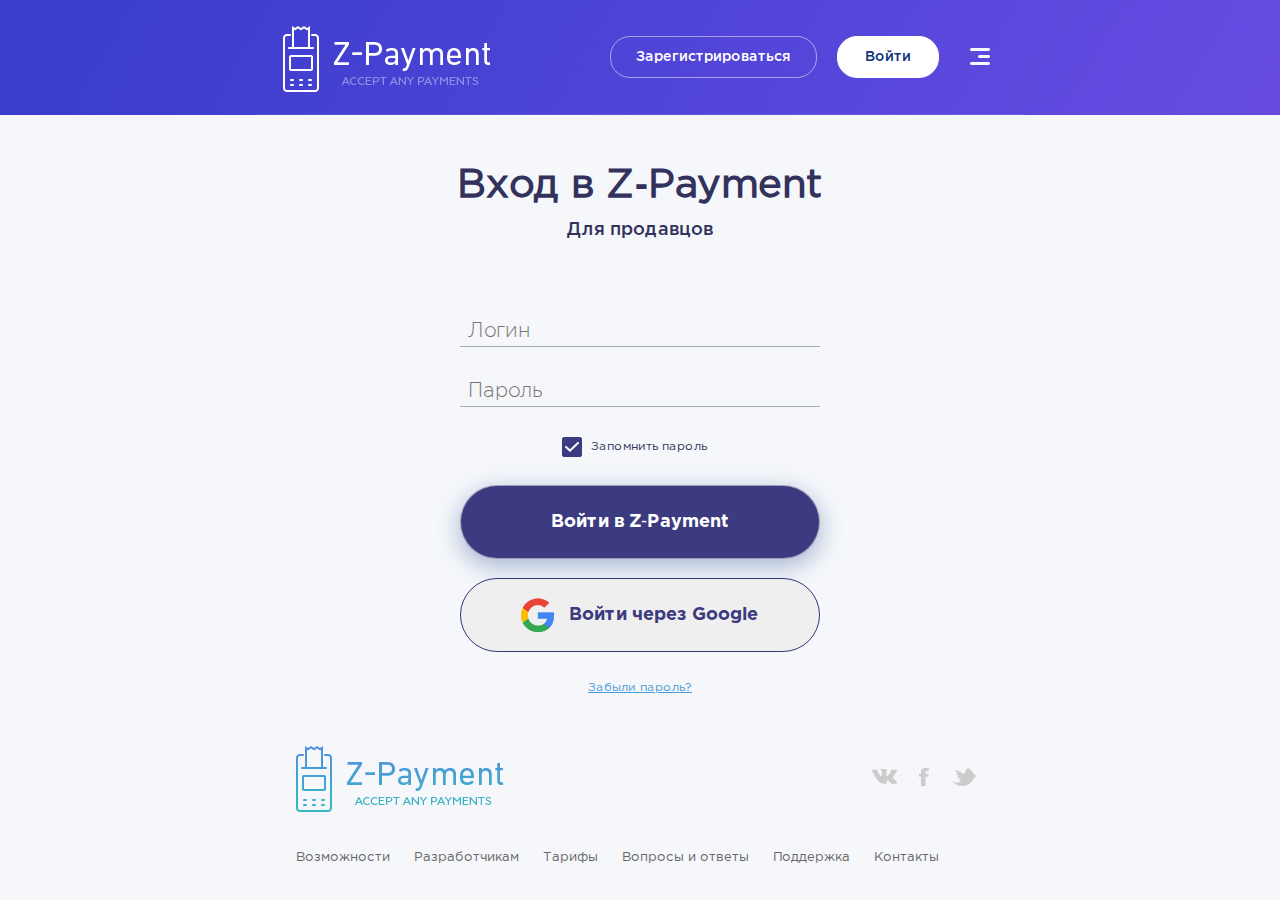
==== enter.html @ 6aff0444 "Доработал и оптимизаровал верстку" ====
<!DOCTYPE html>
<html lang="ru">
<head>
  <meta charset="UTF-8">
  <title>Вход в Z-Payment</title>
  <meta name="viewport" content="width=device-width, initial-scale=1.0, minimum-scale=1.0">
  <meta http-equiv="X-UA-Compatible" content="IE=edge">
  <meta name="format-detection" content="telephone=no">
  <meta name="description" content="Z-Payment - Принимайте все методы оплаты от всех клиентов!">
  <link rel="stylesheet" href="styles/normalize.min.css">
  <link rel="stylesheet" href="styles/main.css">
  <link rel="stylesheet" href="styles/mobile.css">
  <link rel="stylesheet" href="styles/tablet.css">
  <link rel="stylesheet" href="styles/desktop.css">
  <link rel="icon" type="image/png" sizes="32x32" href="favicon-32x32.png">
  <link rel="icon" type="image/png" sizes="16x16" href="favicon-16x16.png">
</head>
<body class="inner-page inner-page_visible">
  <header class="page-header page-header_inner">
    <nav class="main-navigation page-header__main-navigation">
      <div class="container container_page-header">
        <a class="logo main-navigation__logo" href="index.html">
          <img class="logo__image logo__image_white" src="images/logo/zpayment-logo-white.png" width="207" height="66" alt="Логотип Z-Payment">
        </a>
        <button class="main-navigation__button main-navigation__button_open" type="button"><span class="visually-hidden">Показать навигацию</span></button>
        <button class="main-navigation__button main-navigation__button_close main-navigation__button_hidden" type="button"><span class="visually-hidden">Скрыть навигацию</span></button>
        <ul class="site-navigation site-navigation_header main-navigation__site-navigation">
          <li class="site-navigation__item site-navigation__item_header site-navigation__item_current site-navigation__item_main">
            <a class="site-navigation__link site-navigation__link_header site-navigation__link_current" href="#">Главная</a>
          </li>
          <li class="site-navigation__item site-navigation__item_header">
            <a class="site-navigation__link site-navigation__link_header" href="#">Возможности</a>
          </li>
          <li class="site-navigation__item site-navigation__item_header">
            <a class="site-navigation__link site-navigation__link_header" href="#">Тарифы</a>
          </li>
          <li class="site-navigation__item site-navigation__item_header">
            <a class="site-navigation__link site-navigation__link_header" href="#">Поддержка</a>
          </li>
          <li class="site-navigation__item site-navigation__item_header">
            <a class="site-navigation__link site-navigation__link_header" href="#">Примеры</a>
          </li>
        </ul>
        <ul class="user-navigation main-navigation__user-navigation">
          <li class="user-navigation__item">
            <a class="button user-navigation__button user-navigation__button_registration" href="registration.html">Зарегистрироваться</a>
          </li>
          <li class="user-navigation__item">
            <a class="button button_white user-navigation__button user-navigation__button_enter" href="enter.html">Войти</a>
          </li>
          <li class="user-navigation__item user-navigation__item_hidden">
            <a class="button user-navigation__button user-navigation__button_personal-area" href="#"><span class="user-navigation__login">zpayment2017</span></a>
          </li>
          <li class="user-navigation__item user-navigation__item_exit user-navigation__item_hidden">
            <a class="user-navigation__button user-navigation__button_exit" href="#"><span class="visually-hidden">Выйти</span></a>
          </li>
        </ul>
      </div>
      <ul class="language-navigation main-navigation__language-navigation">
        <li class="language-navigation__item">
          <a class="language-navigation__button language-navigation__button_ru language-navigation__button_current">Ru</a>
        </li>
        <li class="language-navigation__item">
          <a class="language-navigation__button language-navigation__button_eng" href="#">Eng</a>
        </li>
      </ul>
    </nav>
  </header>
  <main class="page-content page-content_inner">
    <section class="enter container">
      <h1 class="enter__header">Вход в&nbsp;Z&#8209;Payment</h1>
      <p class="enter__text">Для продавцов</p>
      <form class="enter-form enter__form">
        <input class="enter-form__field enter-form__field_text enter-form__field_login" type="text" name="enter-form__field_login" placeholder="Логин">
        <input class="enter-form__field enter-form__field_text enter-form__field_password" type="text" name="enter-form__field_password" placeholder="Пароль">
        <input class="enter-form__field enter-form__field_checkbox visually-hidden" id="remember-password" type="checkbox" name="enter-form__field_checkbox" checked>
        <label class="enter-form__label" for="remember-password">
          <span class="enter-form__indicator enter-form__indicator_checkbox"></span>
          Запомнить пароль
        </label>
        <button class="button button_big button_blue enter-form__button enter-form__button_submit" type="submit">Войти в Z&#8209;Payment</button>
        <button class="button button_big enter-form__button enter-form__button_submit enter-form__button_submit_google" type="submit">Войти через Google</button>
        <a class="enter-form__link inline-link" href="reset.html">Забыли пароль?</a>
      </form>
    </section>
  </main>
  <footer class="page-footer container">
    <a class="logo page-footer__logo" href="index.html">
      <img class="logo__image logo__image_blue" src="images/logo/zpayment-logo-blue.png" width="207" height="66" alt="Логотип Z-Payment">
    </a>
    <ul class="site-navigation site-navigation_footer page-footer__site-navigation">
      <li class="site-navigation__item site-navigation__item_footer">
        <a class="site-navigation__link site-navigation__link_footer" href="#">Возможности</a>
      </li>
      <li class="site-navigation__item site-navigation__item_footer">
        <a class="site-navigation__link site-navigation__link_footer" href="#">Разработчикам</a>
      </li>
      <li class="site-navigation__item site-navigation__item_footer">
        <a class="site-navigation__link site-navigation__link_footer" href="#">Тарифы</a>
      </li>
      <li class="site-navigation__item site-navigation__item_footer">
        <a class="site-navigation__link site-navigation__link_footer" href="#">Вопросы и ответы</a>
      </li>
      <li class="site-navigation__item site-navigation__item_footer">
        <a class="site-navigation__link site-navigation__link_footer" href="#">Поддержка</a>
      </li>
      <li class="site-navigation__item site-navigation__item_footer">
        <a class="site-navigation__link site-navigation__link_footer" href="#">Контакты</a>
      </li>
    </ul>
    <ul class="socials page-footer__socials">
      <li class="socials__item">
        <a class="socials__link socials__link_vkontakte" href="#">
          <span class="visually-hidden">Вконтакте</span>
        </a>
      </li>
      <li class="socials__item">
        <a class="socials__link socials__link_facebook" href="#">
          <span class="visually-hidden">Фейсбук</span>
        </a>
      </li>
      <li class="socials__item">
        <a class="socials__link socials__link_twitter" href="#">
          <span class="visually-hidden">Твиттер</span>
        </a>
      </li>
    </ul>
  </footer>
  <script src="scripts/inner-page.js"></script>
  <script src="scripts/main-navigation.js"></script>
</body>
</html>
---- styles/main.css ----
/* ------------- Fonts ------------- */

@font-face {
  font-family: "GothamPro-Light";
  font-style: normal;
  font-weight: normal;
  src: local("GothamPro-Light"),
       url(../fonts/web/GothamPro-Light.woff2) format("woff2"),
       url(../fonts/web/GothamPro-Light.woff) format("woff");
}

@font-face {
  font-family: "GothamPro-Regular";
  font-style: normal;
  font-weight: normal;
  src: local("GothamPro"), local("GothamPro-Regular"),
       url(../fonts/web/GothamPro-Regular.woff2) format("woff2"),
       url(../fonts/web/GothamPro-Regular.woff) format("woff");
}

@font-face {
  font-family: "GothamPro-Medium";
  font-style: normal;
  font-weight: normal;
  src: local("GothamPro-Medium"),
       url(../fonts/web/GothamPro-Medium.woff2) format("woff2"),
       url(../fonts/web/GothamPro-Medium.woff) format("woff");
}

@font-face {
  font-family: "GothamPro-Bold";
  font-style: normal;
  font-weight: normal;
  src: local("GothamPro-Bold"),
       url(../fonts/web/GothamPro-Bold.woff2) format("woff2"),
       url(../fonts/web/GothamPro-Bold.woff) format("woff");
}

@font-face {
  font-family: "GothamPro-Black";
  font-style: normal;
  font-weight: normal;
  src: local("GothamPro-Black"),
       url(../fonts/web/GothamPro-Black.woff2) format("woff2"),
       url(../fonts/web/GothamPro-Black.woff) format("woff");
}


/* ------------- Сommon styles ------------- */

html {
  -webkit-box-sizing: border-box;
  box-sizing: border-box;
}

*, *::before, *::after {
  -webkit-box-sizing: inherit;
  box-sizing: inherit;
}

body {
  min-width: 320px;
  margin: 0;
  padding: 0;

  font-family: "GothamPro-Regular", "Arial", sans-serif;
  font-size: 14px;
  line-height: 30px;
  color: #32325d;

  background-color: #f5f7fa;
  background-repeat: no-repeat;
}

.container {
  position: relative;

  margin: 0 auto;
  padding: 0;
}

img {
  display: block;
  max-width: 100%;
  height: auto;
}

a {
  text-decoration: none;
}

button {
  padding: 0;

  border: none;

  cursor: pointer;
}

button[disabled] {
  cursor: default;
}

.button {
  display: -moz-inline-flex;
  display: -ms-inline-flex;
  display: -o-inline-flex;
  display: -webkit-inline-box;
  display: -ms-inline-flexbox;
  display: inline-flex;
  -webkit-box-pack: center;
  -ms-flex-pack: center;
  justify-content: center;
  -webkit-box-align: center;
  -ms-flex-align: center;
  align-items: center;
  padding: 5px 25px;

  font-family: "GothamPro-Medium", "Arial", sans-serif;
  font-size: 14px;
  line-height: 30px;
  text-align: center;
  word-break: break-word;
  color: #ffffff;

  border: 1px solid rgba(255, 255, 255, 0.5);
  border-radius: 20px;
}

.button:hover,
.button:focus {
  background-color: #7665e3;
}

.button_big {
  padding: 18px 28px;

  font-family: "GothamPro-Bold", "Arial", sans-serif;
  font-size: 18px;

  border-radius: 35px;
}

.button_medium {
  padding: 5px 15px;

  font-family: "GothamPro-Light", "Arial", sans-serif;
  font-size: 18px;

  border-radius: 35px;
}

.button_white {
  color: #0e327a;

  background-color: #ffffff;
  border: 1px solid rgba(255, 255, 255, 1);
}

.button_white:hover,
.button_white:focus {
  color: #ffffff;

  background-color: #9281e9;
  border: 1px solid #9281e9;
}

.button_blue {
  background-color: #3d3b7f;

  -webkit-box-shadow: 0 7px 25px rgba(43, 81, 144, 0.4);
  box-shadow: 0 7px 25px rgba(43, 81, 144, 0.4);
}

.button_blue:hover,
.button_blue:focus {
  background-color: #504da7;
}

.button_red {
  background-color: #cf453c;
}

.button_red:hover,
.button_red:focus {
  background-color: #ed6f6f;
}

.inline-link {
  text-decoration: underline;
  color: #4a9ad8;
}

.visually-hidden:not(:focus):not(:active),
input[type="checkbox"].visually-hidden,
input[type="radio"].visually-hidden {
  position: absolute;

  width: 1px;
  height: 1px;
  margin: -1px;
  padding: 0;

  white-space: nowrap;

  border: 0;

  -webkit-clip-path: inset(100%);
  clip-path: inset(100%);
  clip: rect(0, 0, 0, 0);
  overflow: hidden;
}

/*legend.visually-hidden {
  display: block;
}*/

/* ------------- Sprite ------------- */

/*

.sprite-robot {
    width: 422px;
    height: 456px;
    background-position: -593px -5px;
}

*/
---- styles/mobile.css ----
/* ------------- Mobile styles (320px) ------------- */

body {
  background-image: url(../images/backgrounds/bg-stars.png),
                    url(../images/backgrounds/bg-chains.png),
                    url(../images/backgrounds/bg-logos.png),
                    url(../images/backgrounds/bg-top.png)/*,
                    url(../images/backgrounds/bg-middle.png)*/;
  background-position: -430px 216px,
                       -690px 63px,
                       -578px 163px,
                       center top/*,
                       center 1903px*/;
}

.main-page_visible {
  background-position: -430px 676px,
                       -690px 523px,
                       -578px 623px,
                       center 460px/*,
                       center 1903px*/;
}

.inner-page {
  display: -webkit-flex;
  display: -moz-flex;
  display: -ms-flex;
  display: -o-flex;
  display: flex;
  -webkit-flex-direction: column;
  -moz-flex-direction: column;
  -ms-flex-direction: column;
  -o-flex-direction: column;
  flex-direction: column;
  height: 100vh;

  background-image: none;
}

.inner-page_visible {
  height: auto;
}

.container {
  width: 320px;
}


/* ------------- Header ------------- */

.page-header {
  min-height: 80px;

  /*color: #ffffff;

  background-color: #4d44d6;*/
}

.page-header_inner {
  background-image: url(../images/backgrounds/bg-top.png);
  background-repeat: no-repeat;
  background-position: center top;
}

.container_page-header {
  display: -webkit-flex;
  display: -moz-flex;
  display: -ms-flex;
  display: -o-flex;
  display: flex;
  -webkit-flex-wrap: wrap;
  -moz-flex-wrap: wrap;
  -ms-flex-wrap: wrap;
  -o-flex-wrap: wrap;
  flex-wrap: wrap;
}

.main-navigation {
  display: -webkit-flex;
  display: -moz-flex;
  display: -ms-flex;
  display: -o-flex;
  display: flex;
  -webkit-flex-direction: column;
  -moz-flex-direction: column;
  -ms-flex-direction: column;
  -o-flex-direction: column;
  flex-direction: column;
  justify-content: space-between;
}

.main-navigation_visible {
  /*position: absolute;
  top: 0;
  left: 50%;

  width: 100%;*/
  min-height: 540px;
  padding-bottom: 18px;

  background-image: linear-gradient(to right bottom, #323bc9, #7f53ed);

  /*transform: translateX(-50%);

  z-index: 1;*/
}

.main-navigation__logo {
  order: 0;
  margin-top: 13px;
  margin-left: 20px;
  margin-bottom: 14px;
}

.logo__image {
  width: auto;
  height: auto;
}

.logo__image_white {
  max-width: 166px;
  max-height: 53px;
}

.main-navigation__button {
  display: -webkit-inline-flex;
  display: -moz-inline-flex;
  display: -ms-inline-flex;
  display: -o-inline-flex;
  display: inline-flex;
  order: 1;
  margin-left: auto;
  margin-top: 28px;
  margin-right: 20px;
  padding: 0;

  background-color: transparent;
  background-image: url(../images/sprite.png);
  background-repeat: no-repeat;
  border: none;
}

.main-navigation__button_open {
  width: 20px;
  height: 17px;

  background-position: -45px -188px;
}

.main-navigation__button_close {
  width: 20px;
  height: 17px;

  background-position: -563px -26px;
}

.main-navigation__button_hidden {
  display: none;
}

.site-navigation,
.user-navigation,
.language-navigation {
  width: 100%;
  margin: 0;
  padding: 0;

  list-style-type: none;
}

.site-navigation_header {
  display: none;
  -webkit-flex-direction: column;
  -moz-flex-direction: column;
  -ms-flex-direction: column;
  -o-flex-direction: column;
  flex-direction: column;
  order: 2;
  margin-bottom: 10px;
  padding-top: 34px;

  text-align: center;

  border-top: 1px solid rgba(255, 255, 255, 0.1);
}

.site-navigation_visible {
  display: -webkit-flex;
  display: -moz-flex;
  display: -ms-flex;
  display: -o-flex;
  display: flex;
}

.site-navigation__item_header {
  line-height: 28px;

  margin-bottom: 22px;
}

.site-navigation__item_current {
  border-bottom: 1px solid rgba(255, 255, 255, 0.1);
}

.site-navigation__link_header {
  display: -webkit-inline-flex;
  display: -moz-inline-flex;
  display: -ms-inline-flex;
  display: -o-inline-flex;
  display: inline-flex;
  font-family: "GothamPro-Medium", "Arial", sans-serif;
  font-size: 18px;
  line-height: 26px;

  color: #ffffff;

  border-bottom: 2px solid transparent;
}

.site-navigation__link_header:hover,
.site-navigation__link_header:focus,
.site-navigation__link_current {
  border-bottom: 2px solid #ffffff;
}

.user-navigation {
  display: none;
  -webkit-flex-wrap: wrap;
  -moz-flex-wrap: wrap;
  -ms-flex-wrap: wrap;
  -o-flex-wrap: wrap;
  flex-wrap: wrap;
  justify-content: center;
  align-items: flex-end;
  order: 3;
  min-height: 104px;
}

.user-navigation_visible {
  display: -webkit-flex;
  display: -moz-flex;
  display: -ms-flex;
  display: -o-flex;
  display: flex;
}

.user-navigation__item {
  display: -webkit-inline-flex;
  display: -moz-inline-flex;
  display: -ms-inline-flex;
  display: -o-inline-flex;
  display: inline-flex;
  margin-bottom: 10px;
}

.user-navigation__item_exit {
  margin-left: 19px;
  margin-bottom: 24px;
}

.user-navigation__item_hidden {
  display: none;
}

.user-navigation__button {
  position: relative;

  display: -webkit-inline-flex;
  display: -moz-inline-flex;
  display: -ms-inline-flex;
  display: -o-inline-flex;
  display: inline-flex;
  min-width: 202px;
  max-width: 300px;
}

.user-navigation__button_personal-area {
  min-width: 170px;
  padding-left: 45px;
  padding-right: 20px;
}

.user-navigation__button_personal-area::before {
  content: "";

  position: absolute;
  top: 50%;
  left: 20px;

  display: block;
  width: 16px;
  height: 17px;

  background-image: url(../images/sprite.png);
  background-position: -75px -471px;
  background-repeat: no-repeat;

  transform: translateY(-50%);
}

.user-navigation__button_exit {
  width: 15px;
  min-width: auto;
  height: 16px;

  background-color: transparent;
  background-image: url(../images/sprite.png);
  background-position: -566px -53px;
  background-repeat: no-repeat;
  border: none;
}

.language-navigation {
  display: none;
}

.language-navigation_visible {
  display: -webkit-flex;
  display: -moz-flex;
  display: -ms-flex;
  display: -o-flex;
  display: flex;
  justify-content: center;
}

.language-navigation__button {
  display: -webkit-inline-flex;
  display: -moz-inline-flex;
  display: -ms-inline-flex;
  display: -o-inline-flex;
  display: inline-flex;
  padding: 0 9px;

  font-family: "GothamPro-Medium", "Arial", sans-serif;
  font-size: 13px;
  line-height: 30px;
  text-transform: uppercase;

  color: rgba(255, 255, 255, 0.5);
}

.language-navigation__button:hover,
.language-navigation__button:focus,
.language-navigation__button_current {
  color: rgba(255, 255, 255, 1);
}


/* ------------- Main content ------------- */

.page-content_inner {
  display: -webkit-flex;
  display: -moz-flex;
  display: -ms-flex;
  display: -o-flex;
  display: flex;
  -webkit-flex-direction: column;
  -moz-flex-direction: column;
  -ms-flex-direction: column;
  -o-flex-direction: column;
  flex-direction: column;
  justify-content: center;
  flex-grow: 1;
  padding-top: 40px;
  padding-bottom: 50px;
}

.indicators {
  display: -webkit-flex;
  display: -moz-flex;
  display: -ms-flex;
  display: -o-flex;
  display: flex;
  justify-content: center;
  margin: 0;
  margin-bottom: 20px;
  padding: 0;

  list-style-type: none;
}

.indicator_pagination {
  display: block;
  width: 10px;
  height: 10px;
  margin-right: 10px;

  background-color: #d7d9e3;
  border-radius: 50%;
}

.indicator_pagination:last-child {
  margin-right: 0;
}

.indicator_pagination_current {
  background-color: #32335c;
}

.indicator_radio {
  position: absolute;
  top: 5px;
  left: -27px;

  display: block;
  width: 30px;
  height: 30px;

  border: 1px solid #afafc0;
  border-radius: 50%;
}


/* ------------- Intro ------------- */

.intro {
  position: relative;

  /*padding: 0 17px;*/
  padding-bottom: 20px;
  padding-top: 386px;

  /*color: #ffffff;

  background-color: #4d44d6;*/
  /*background-image: url(../images/robot.png);
  background-repeat: no-repeat;
  background-position: center 42px;
  -webkit-background-size: 296px 319px;
  background-size: 296px 319px;*/
}

.intro::after {
  content: "";

  position: absolute;
  top: 42px;
  left: 50%;

  display: block;
  width: 310px;
  height: 347px;

  background-image: url(../images/sprite.png);
  background-repeat: no-repeat;
  background-position: -410px -5px;
  -webkit-background-size: cover;
  background-size: cover;

  transform: translateX(-50%);
}

.intro__text {
  margin: 0;
  padding: 0 17px;

  font-family: "GothamPro-Medium", "Arial", sans-serif;
  font-size: 18px;
  line-height: 30px;

  color: #ffffff;
}

.intro__text strong {
  font-family: "GothamPro-Bold", "Arial", sans-serif;
}

.intro__text_big,
.intro__text_huge {
  font-family: "GothamPro-Regular", "Arial", sans-serif;
  line-height: 40px;
}

.intro__text_big {
  margin-bottom: 7px;

  font-size: 25px;
}

.intro__text_huge {
  margin-bottom: 20px;

  font-size: 26px;
}


/* ------------- Advantages ------------- */

.advantages {
  padding-bottom: 41px;

  text-align: center;
}

.advantages-list {
  display: -webkit-flex;
  display: -moz-flex;
  display: -ms-flex;
  display: -o-flex;
  display: flex;
  -webkit-flex-wrap: wrap;
  -moz-flex-wrap: wrap;
  -ms-flex-wrap: wrap;
  -o-flex-wrap: wrap;
  flex-wrap: wrap;
  justify-content: center;
  margin: 0;
  padding: 0;

  list-style-type: none;
}

.advantages-item {
  position: relative;

  display: none;
  width: 300px;
  min-height: 404px;
  margin-bottom: 20px;
  padding: 0 10px;
  padding-top: 180px;
  padding-bottom: 40px;

  text-align: center;

  background-color: #ffffff;
  border-radius: 5px;
  -webkit-box-shadow: 0 7px 25px rgba(43, 81, 144, 0.2);
  box-shadow: 0 7px 25px rgba(43, 81, 144, 0.2);
}

.advantages-item_current {
  display: block;
}

.advantages-item::before {
  content: "";

  position: absolute;
  top: 97px;
  left: 50%;

  display: -webkit-inline-flex;
  display: -moz-inline-flex;
  display: -ms-inline-flex;
  display: -o-inline-flex;
  display: inline-flex;

  background-image: url(../images/sprite.png);
  background-repeat: no-repeat;

  transform: translate(-50%, -50%);
}

.advantages-item_methods::before {
  width: 94px;
  height: 93px;

  background-position: -5px -5px;
}

.advantages-item_payments::before {
  width: 153px;
  height: 88px;

  background-position: -109px -5px;
}

.advantages-item_widget::before {
  width: 93px;
  height: 90px;

  background-position: -272px -5px;
}

.advantages-item_automation::before {
  width: 117px;
  height: 89px;

  background-position: -375px -5px;
}

.advantages-item_cashbox::before {
  width: 131px;
  height: 90px;

  background-position: -109px -104px;
}

.advantages-item_modules::before {
  width: 122px;
  height: 88px;

  background-position: -375px -104px;
}

.advantages-header {
  margin: 0;
  margin-bottom: 10px;

  font-family: "GothamPro-Medium", "Arial", sans-serif;
  font-size: 18px;
}

.advantages-text {
  margin: 0;
}

.advantages__button {
  max-width: 300px;
  margin-bottom: 21px;
}

.advantages-comment {
  margin: 0;
  margin-bottom: 7px;

  font-family: "GothamPro-Regular", "Arial", sans-serif;
  font-size: 12px;
  line-height: 14px;
  color: rgba(50, 50, 93, 0.5);
}


/* ------------- Use cases ------------- */

.use-cases {
  padding-bottom: 97px;
}

.use-cases h2 {
  margin: 0;
  margin-bottom: 10px;

  font-family: "GothamPro-Medium", "Arial", sans-serif;
  font-size: 18px;
  line-height: 30px;
  text-transform: uppercase;
  text-align: center;
}

.use-cases__list {
  display: -webkit-flex;
  display: -moz-flex;
  display: -ms-flex;
  display: -o-flex;
  display: flex;
  -webkit-flex-wrap: wrap;
  -moz-flex-wrap: wrap;
  -ms-flex-wrap: wrap;
  -o-flex-wrap: wrap;
  flex-wrap: wrap;
  justify-content: center;
  margin: 0;
  padding: 0;

  list-style-type: none;
}

.use-cases__item {
  display: none;
  width: 300px;
  margin-bottom: 20px;
  padding: 30px;
  /*padding-right: 25px;*/
  padding-left: 22px;
  padding-right: 18px;

  background-color: #ffffff;
  border-radius: 5px;

  -webkit-box-shadow: 0 7px 25px rgba(43, 81, 144, 0.2);
  box-shadow: 0 7px 25px rgba(43, 81, 144, 0.2);
}

.use-cases__item_donation {
  padding-top: 0;
  /*padding-left: 48px;*/
  padding-left: 22px;
}

.use-cases__item_current {
  display: block;
  margin-bottom: 26px;
}

.use-cases__header {
  margin: 0;

  font-family: "GothamPro-Medium", "Arial", sans-serif;
  font-size: 18px;
}

.use-cases__price {
  font-family: "GothamPro-Light", "Arial", sans-serif;
  font-size: 40px;
  /*font-size: 30px;*/
  /*line-height: 58px;*/
  line-height: 40px;
  font-weight: 100;
  letter-spacing: -2px;
}

.use-cases__controls {
  display: none;
}

.product-widget {
  display: -webkit-flex;
  display: -moz-flex;
  display: -ms-flex;
  display: -o-flex;
  display: flex;
  -webkit-flex-wrap: wrap;
  -moz-flex-wrap: wrap;
  -ms-flex-wrap: wrap;
  -o-flex-wrap: wrap;
  flex-wrap: wrap;
  align-items: flex-start;
}

.product-widget__header {
  order: 1;
  margin-left: 10px;
  margin-bottom: 6px;
}

.product-widget__image {
  order: 0;
  width: auto;
  max-width: 178px;
  height: auto;
  max-height: 210px;
  margin: auto;
  margin-bottom: 30px;
}

.product-widget__text {
  order: 2;
  margin: 0;
  margin-left: 10px;
  margin-bottom: 10px;

  line-height: 20px;
}

.product-widget__price {
  order: 3;
  margin-top: 16px;
  margin-left: 10px;
  margin-right: auto;
}

.product-widget__form {
  display: -webkit-flex;
  display: -moz-flex;
  display: -ms-flex;
  display: -o-flex;
  display: flex;
  order: 4;
  width: 120px;
  height: 42px;
  margin-top: 11px;
  /*margin-left: auto;*/
  margin-bottom: 20px;
  padding: 0 17px;

  border: 1px solid #adadbe;
  border-radius: 30px;
}

.product-widget__form-field_text {
  width: 32px;
  margin: 0 4px;
  padding: 0;

  font-family: "GothamPro-Medium", "Arial", sans-serif;
  font-size: 18px;
  text-align: center;

  border: none;
}

.product-widget__form-button_decrease,
.product-widget__form-button_increase {
  width: 25px;
  padding: 0;

  font-family: "GothamPro-Medium", "Arial", sans-serif;
  font-size: 18px;

  background-color: transparent;
  border: none;
}

.product-widget__form-button_submit {
  order: 5;
  width: 100%;
}

.subscription-widget {
  display: -webkit-flex;
  display: -moz-flex;
  display: -ms-flex;
  display: -o-flex;
  display: flex;
  -webkit-flex-wrap: wrap;
  -moz-flex-wrap: wrap;
  -ms-flex-wrap: wrap;
  -o-flex-wrap: wrap;
  flex-wrap: wrap;
  padding-top: 20px;
  padding-bottom: 20px;
}

.subscription-widget__header {
  order: 1;
  margin-left: 10px;
  margin-bottom: 32px;
}

.subscription-widget__image {
  display: block;
  margin-bottom: 6px;
}

.subscription-widget__link {
  order: 0;
  margin-left: 10px;
  margin-bottom: 25px;

  line-height: 20px;
}

.subscription-widget__price {
  order: 2;
  margin-left: 10px;
  margin-bottom: 41px;
}

.subscription-widget__form {
  order: 3;
  width: 100%;
}

.subscription-widget__form-button_submit {
  width: 100%;
}

.advertising-widget {
  position: relative;

  display: -webkit-flex;
  display: -moz-flex;
  display: -ms-flex;
  display: -o-flex;
  display: flex;
  -webkit-flex-wrap: wrap;
  -moz-flex-wrap: wrap;
  -ms-flex-wrap: wrap;
  -o-flex-wrap: wrap;
  flex-wrap: wrap;
  padding-top: 99px;
  padding-bottom: 20px;
}

.advertising-widget::before {
  content: "";

  position: absolute;
  top: 10px;
  left: 10px;

  display: block;
  width: 54px;
  height: 75px;

  background-image: url(../images/sprite.png);
  background-repeat: no-repeat;
  background-position: -502px -5px;
}

.advertising-widget__header {
  order: 0;
  margin-left: 10px;
  margin-bottom: 39px;
}

.advertising-widget__form {
  order: 1;
  margin-left: 10px;
  margin-right: auto;
  margin-bottom: 45px;
}

.advertising-widget__form-label {
  display: block;

  line-height: 20px;
}

.advertising-widget__form-select {
  position: relative;
  left: -8px;

  display: block;
  font-family: "GothamPro-Medium", "Arial", sans-serif;
  font-size: 18px;
  line-height: 30px;

  background-color: transparent;
  border: none;

  cursor: pointer;
}

.advertising-widget__price {
  order: 2;
  margin-top: 3px;
  /*margin-left: auto;*/
  margin-left: 10px;
  margin-right: 15px;
  margin-bottom: 41px;
}

.advertising-widget__form-button_submit {
  order: 3;
  width: 100%;
}

.donation-widget {
  display: -webkit-flex;
  display: -moz-flex;
  display: -ms-flex;
  display: -o-flex;
  display: flex;
  -webkit-flex-wrap: wrap;
  -moz-flex-wrap: wrap;
  -ms-flex-wrap: wrap;
  -o-flex-wrap: wrap;
  flex-wrap: wrap;
  align-items: flex-start;
}

.donation-widget__image {
  order: 0;
  width: auto;
  max-width: 139px;
  height: auto;
  max-height: 183px;
  margin-left: 28px;
  margin-right: auto;
  margin-bottom: 20px;
}

.donation-widget__header {
  order: 2;
  margin-left: 25px;
  margin-bottom: 14px;
}

.donation-widget__link {
  order: 1;
  margin-top: auto;
  /*margin-left: auto;*/
  margin-left: 28px;
  margin-right: 16px;
  margin-bottom: 20px;

  line-height: 20px;
  /*line-height: 14px;*/
}

.donation-widget__form {
  display: -webkit-flex;
  display: -moz-flex;
  display: -ms-flex;
  display: -o-flex;
  display: flex;
  -webkit-flex-direction: column;
  -moz-flex-direction: column;
  -ms-flex-direction: column;
  -o-flex-direction: column;
  flex-direction: column;
  align-items: flex-start;
  order: 3;
  width: 100%;
  margin-left: 27px;
}

.donation-widget__form-label {
  position: relative;

  /*padding-left: 10px;*/
  padding-left: 12px;

  font-family: "GothamPro-Light", "Arial", sans-serif;
  font-size: 20px;
  line-height: 40px;
  letter-spacing: -1px;

  cursor: pointer;
}

.donation-widget__form-field_radio:checked + .donation-widget__form-label .indicator_radio::before {
  content: "";

  position: absolute;
  top: 6px;
  left: 6px;

  display: block;
  width: 16px;
  height: 16px;

  background-image: linear-gradient(to right, #38b7c2, #5090e0);
  border-radius: 50%;
}

.donation-widget__form-field_radio:focus + .donation-widget__form-label .indicator_radio {
  outline: thin dotted;
  outline: 5px auto -webkit-focus-ring-color;
}

.donation-widget__price {
  margin-bottom: 20px;

  font-size: 30px;
  line-height: 34px;
}

.donation-widget__form-field_text {
  width: 183px;
  margin-right: 6px;
  padding: 0 10px;

  font-family: "GothamPro-Light", "Arial", sans-serif;
  font-size: 17px;
  line-height: 28px;

  border: none;
  border-bottom: 1px solid #000;
}

.donation-widget__form-field_text::-webkit-input-placeholder {
  color: rgba(50, 50, 93, 0.3);
}

.donation-widget__form-field_text:-ms-input-placeholder {
  color: rgba(50, 50, 93, 0.3);
}

.donation-widget__form-field_text::-ms-input-placeholder {
  color: rgba(50, 50, 93, 0.3);
}

.donation-widget__form-field_text::placeholder {
  color: rgba(50, 50, 93, 0.3);
}

.donation-widget__form-button_submit {
  order: 4;
  width: 100%;
}


/* ------------- Reviews ------------- */

.reviews {
  position: relative;

  padding-bottom: 60px;
}

.reviews::before {
  content: "";

  position: absolute;
  top: -263px;
  left: 0;

  display: block;
  width: 100%;
  height: 1089px;

  background-image: url(../images/backgrounds/bg-middle.png);
  background-repeat: no-repeat;
  background-position: center top;

  z-index: -1;
}

.container_reviews {
  display: -webkit-flex;
  display: -moz-flex;
  display: -ms-flex;
  display: -o-flex;
  display: flex;
  -webkit-flex-direction: column;
  -moz-flex-direction: column;
  -ms-flex-direction: column;
  -o-flex-direction: column;
  flex-direction: column;
  align-items: center;
}

.reviews__wrapper {
  padding-left: 15px;
  padding-right: 5px;
}

.reviews__header {
  margin: 0;
  margin-bottom: 23px;

  font-family: "GothamPro-Medium", "Arial", sans-serif;
  font-size: 18px;
  line-height: 30px;
  text-transform: uppercase;
  color: rgba(255, 255, 255, 0.5);
}

.reviews__list {
  display: -webkit-flex;
  display: -moz-flex;
  display: -ms-flex;
  display: -o-flex;
  display: flex;
  -webkit-flex-wrap: wrap;
  -moz-flex-wrap: wrap;
  -ms-flex-wrap: wrap;
  -o-flex-wrap: wrap;
  flex-wrap: wrap;
  justify-content: center;
  margin: 0;
  padding: 0;

  list-style-type: none;
}

.reviews__item {
  order: 1;
  display: none;
  width: 300px;
  margin-bottom: 20px;
  padding: 0 15px;
  padding-top: 24px;
  padding-bottom: 18px;

  background-color: #ffffff;
  border-radius: 5px;

  -webkit-box-shadow: 0 7px 25px rgba(43, 81, 144, 0.2);
  box-shadow: 0 7px 25px rgba(43, 81, 144, 0.2);
}

.reviews__item_current {
  order: 0;
  display: block;
}

.reviews__article {
  display: -webkit-flex;
  display: -moz-flex;
  display: -ms-flex;
  display: -o-flex;
  display: flex;
  -webkit-flex-direction: column;
  -moz-flex-direction: column;
  -ms-flex-direction: column;
  -o-flex-direction: column;
  flex-direction: column;
  align-items: center;
}

.reviews__image {
  width: auto;
  max-width: 100px;
  height: auto;
  max-height: 100px;
  margin-bottom: 24px;
}

.reviews__content {
  display: -webkit-flex;
  display: -moz-flex;
  display: -ms-flex;
  display: -o-flex;
  display: flex;
  -webkit-flex-direction: column;
  -moz-flex-direction: column;
  -ms-flex-direction: column;
  -o-flex-direction: column;
  flex-direction: column;
  align-items: center;
  margin: 0;
}

.reviews__author {
  order: 0;
  margin-bottom: 5px;

  font-family: "GothamPro-Medium", "Arial", sans-serif;
  font-size: 18px;
  line-height: 25px;
  font-style: normal;
}

.reviews__text {
  order: 1;
  margin: 0;
  margin-bottom: 5px;

  line-height: 25px;
  text-align: center;
}

.reviews__text_big {
  display: block;
  margin-bottom: 27px;

  font-size: 25px;
  font-weight: normal;
  line-height: 40px;
  text-align: left;
  color: #ffffff;
}

.reviews__controls {
  display: none;
}

.reviews__indicators {
  margin-bottom: 277px;
}

.reviews__button {
  position: relative;

  max-width: 300px;
  padding: 26px 24px;

  font-size: 15px;
  line-height: 20px;
}

.reviews__button:before {
  content: "";

  position: absolute;
  bottom: 106px;


  display: block;
  width: 186px;
  height: 180px;

  background-image: url(../images/sprite.png);
  background-repeat: no-repeat;
  background-position: -250px -202px;
}


/* ------------- Integration ------------- */

.integration {
  padding: 0 10px;
  padding-bottom: 74px;

  text-align: center;
}

.integration h2 {
  margin: 0;
  margin-bottom: 32px;

  font-family: "GothamPro-Medium", "Arial", sans-serif;
  font-size: 18px;
  line-height: 30px;
  text-transform: uppercase;
}

.integration__text {
  margin: 0;
}

.integration__text_big {
  display: block;
  margin-bottom: 28px;

  font-size: 25px;
  line-height: 40px;
  font-weight: normal;
}

.integration__list {
  display: -webkit-flex;
  display: -moz-flex;
  display: -ms-flex;
  display: -o-flex;
  display: flex;
  -webkit-flex-wrap: wrap;
  -moz-flex-wrap: wrap;
  -ms-flex-wrap: wrap;
  -o-flex-wrap: wrap;
  flex-wrap: wrap;
  justify-content: space-around;
  align-items: center;
  margin: 0;
  margin-bottom: 10px;
  padding: 0;
  padding-right: 15px;

  list-style-type: none;
}

.integration__item {
  width: 92px;
  margin-bottom: 30px;
}

.integration__image {
  width: 57%;
  margin: auto;
}


/* ------------- Registration ------------- */

.registration {
  padding: 0 10px;
  /*padding-top: 34px;
  padding-bottom: 15px;*/
}

.registration__header {
  margin: 0;
  margin-bottom: 10px;

  font-size: 20px;
  line-height: 40px;

  text-align: center;
}

.registration__text {
  margin: 0;
  margin-bottom: 22px;

  line-height: 25px;
  text-align: center;
}

.registration-form {
  display: -webkit-flex;
  display: -moz-flex;
  display: -ms-flex;
  display: -o-flex;
  display: flex;
  -webkit-flex-wrap: wrap;
  -moz-flex-wrap: wrap;
  -ms-flex-wrap: wrap;
  -o-flex-wrap: wrap;
  flex-wrap: wrap;
}
.registration-form__wrapper {
  padding: 0 10px;
}

.registration-form__label_radio,
.registration-form__field_text {
  width: 100%;
}

.registration-form__label_radio {
  position: relative;

  margin-bottom: 12px;
  padding: 18px 28px;
  padding-left: 138px;

  font-family: "GothamPro-Medium", "Arial", sans-serif;
  font-size: 18px;
  line-height: 30px;
  word-break: break-word;

  background-color: transparent;
  border: 1px dashed #4d91dd;
  border-radius: 35px;

  -webkit-box-shadow: none;
  box-shadow: none;

  cursor: pointer;
}

.registration-form__label_radio_company {
  margin-bottom: 41px;
}

.registration-form__label_radio::before {
  content: "";

  position: absolute;

  background-image: url(../images/sprite.png);
  background-repeat: no-repeat;
}

.registration-form__label_radio_person::before {
  top: -17px;
  left: 53px;

  width: 88px;
  height: 100px;

  background-position: -446px -202px;

  transform: scale(0.5);
}

.registration-form__label_radio_company::before {
  top: -11px;
  left: 63px;

  width: 68px;
  height: 88px;

  background-position: -507px -90px;

  transform: scale(0.5);
}

.registration-form__field_radio:checked + .registration-form__label_radio {
  background-color: #ffffff;
  border: 1px solid #ffffff;

  -webkit-box-shadow: 0 7px 25px rgba(43, 81, 144, 0.2);
  box-shadow: 0 7px 25px rgba(43, 81, 144, 0.2);
}

.registration-form__field_radio:focus + .registration-form__label_radio .indicator_radio {
  outline: thin dotted;
  outline: 5px auto -webkit-focus-ring-color;
}

.registration-form__label_radio:hover,
.registration-form__label_radio:focus {
  background-color: #ffffff;
  border: 1px solid #ffffff;

  -webkit-box-shadow: 0 7px 25px rgba(43, 81, 144, 0.2);
  box-shadow: 0 7px 25px rgba(43, 81, 144, 0.2);
}

.registration-form__field_radio + .registration-form__label_radio .registration-form__indicator_radio {
  top: 15px;
  left: 18px;

  width: 36px;
  height: 36px;
}

.registration-form__field_radio:checked + .registration-form__label_radio .registration-form__indicator_radio::before {
  content: "";

  position: absolute;
  top: 8px;
  left: 8px;

  display: block;
  width: 18px;
  height: 18px;

  background-image: linear-gradient(to right, #38b7c2, #5090e0);
  border-radius: 50%;
}

.registration-form__field_text {
  padding: 0 10px;

  font-family: "GothamPro-Light", "Arial", sans-serif;
  font-size: 17px;
  line-height: 28px;

  background-color: transparent;
  border: none;
  border-bottom: 1px solid #a7a8bb;
}

.registration-form__field_invalid {
  border-bottom: 1px solid #cf453c;
}

.registration-form__label {
  position: relative;

  display: block;
  margin-bottom: 32px;
}

.registration-form__label_required {
  pointer-events: none;
}

.registration-form__label_phone {
  margin-bottom: 47px;
}

.registration-form__signature {
  position: absolute;
  top: -29px;
  left: 10px;

  font-family: "GothamPro-Light", "Arial", sans-serif;
  font-size: 17px;
  line-height: 28px;
  color: rgba(50, 50, 93, 0.8);

  transition: all 0.2s;
}

.registration-form__signature_invalid {
  color: #cf453c;
}

.registration-form__field_valid + .registration-form__label .registration-form__signature_invalid,
.registration-form__field_invalid + .registration-form__label .registration-form__signature_valid {
  display: none;
}

.registration-form__field_valid + .registration-form__label .registration-form__signature_valid,
.registration-form__field_invalid + .registration-form__label .registration-form__signature_invalid {
  display: block;
}

.registration-form__signature sup {
  position: relative;
  top: -3px;
  left: 5px;

  font-family: "GothamPro-Regular", "Arial", sans-serif;
  font-size: 20px;
  color: #cf453c;
}

.registration-form__field_text:focus + .registration-form__label .registration-form__signature,
.registration-form__signature_focused {
  position: absolute;
  top: -50px;
  left: 0;

  font-family: "GothamPro-Regular", "Arial", sans-serif;
  font-size: 12px;
  line-height: 14px;
}

.registration-form__field_text:focus + .registration-form__label .registration-form__signature sup,
.registration-form__signature_focused sup {
  top: -2px;
  left: 3px;

  font-size: 15px;
}

.registration-form__fieldset {
  display: none;
  margin: 0;
  padding: 0;

  border: none;
}

.registration-form__fieldset_visible {
  display: -webkit-inline-flex;
  display: -moz-inline-flex;
  display: -ms-inline-flex;
  display: -o-inline-flex;
  display: inline-flex;
  -webkit-flex-direction: column;
  -moz-flex-direction: column;
  -ms-flex-direction: column;
  -o-flex-direction: column;
  flex-direction: column;
  align-items: center;

  width: 100%;
}

.registration-form__button_extra-data {
  position: relative;

  display: block;
  width: 100%;
  margin-bottom: 45px;
  padding-left: 10px;
  padding-right: 20px;

  font-family: "GothamPro-Medium", "Arial", sans-serif;
  text-align: left;

  background-color: transparent;
  border: none;
}

.registration-form__button_extra-data::before,
.registration-form__button_extra-data::after {
  content: "";

  position: absolute;

  display: block;
  width: 9px;
  height: 2px;

  background-color: #32325d;
}

.registration-form__button_extra-data::before {
  top: 6px;
  right: 5px;

  transform: rotate(45deg);
}

.registration-form__button_extra-data::after {
  top: 6px;
  right: 0;

  transform: rotate(-45deg);
}

.registration-form__button_extra-data_visible::before {
  transform: rotate(135deg);
}

.registration-form__button_extra-data_visible::after {
  transform: rotate(-135deg);
}

.registration-form__button_extra-data_hidden::before,
.registration-form__button_extra-data_hidden::after {
  display: none;
}

.registration-form__label_agreement {
  position: relative;

  display: block;
  margin-bottom: 26px;
  padding-left: 30px;

  font-size: 12px;
  line-height: 14px;

  cursor: pointer;
}

.registration-form__indicator_checkbox {
  position: absolute;
  top: -3px;
  left: 0;

  display: -webkit-inline-flex;
  display: -moz-inline-flex;
  display: -ms-inline-flex;
  display: -o-inline-flex;
  display: inline-flex;
  width: 20px;
  height: 20px;

  background-color: #ffffff;
  border: 1px solid #adadbe;
  border-radius: 2px;
}

.registration-form__field_checkbox:checked + .registration-form__label .registration-form__indicator_checkbox {
  background-color: #3d3b7f;
  border: 1px solid #3d3b7f;
}

.registration-form__field_checkbox:checked + .registration-form__label .registration-form__indicator_checkbox::before {
  content: "";

  position: absolute;
  top: 3px;
  left: 2px;

  display: block;
  width: 14px;
  height: 11px;

  background-image: url(../images/sprite.png);
  background-repeat: no-repeat;
  background-position: -566px -5px;
}

.registration-form__field_checkbox:focus + .registration-form__label .registration-form__indicator_checkbox {
  outline: thin dotted;
  outline: 5px auto -webkit-focus-ring-color;
}

.registration-form__button_submit {
  width: 100%;
  margin-bottom: 10px;
  padding: 22px 28px;

  font-size: 16px;
  line-height: 30px;
}

.registration-form__button_submit_google {
  position: relative;

  margin-bottom: 30px;
  padding: 20px 28px;
  padding-left: 80px;

  line-height: 32px;
  color: #3d3b7f;

  border: 1px solid #353577;
}

.registration-form__button_submit_google:hover,
.registration-form__button_submit_google:focus {
  color: #ffffff;

  background-color: #504da7;
}

.registration-form__button_submit_google::before {
  content: "";

  position: absolute;
  top: 19px;
  left: 33px;

  display: block;
  width: 33px;
  height: 34px;

  background-image: url(../images/sprite.png);
  background-repeat: no-repeat;
  background-position: -200px -451px;
}


/* ------------- Enter ------------- */

.enter {
  padding: 0 20px;
  /*padding-bottom: 28px;*/
}

.enter__header {
  margin: 0;

  font-size: 23px;
  line-height: 40px;
  text-align: center;
}

.enter__text {
  margin: 0;
  margin-bottom: 32px;

  line-height: 25px;
  text-align: center;
}

.enter-form {
  display: -webkit-flex;
  display: -moz-flex;
  display: -ms-flex;
  display: -o-flex;
  display: flex;
  -webkit-flex-direction: column;
  -moz-flex-direction: column;
  -ms-flex-direction: column;
  -o-flex-direction: column;
  flex-direction: column;
  align-items: center;
}

.enter-form__field_text {
  width: 100%;
  margin-bottom: 32px;
  padding: 0 10px;

  font-family: "GothamPro-Light", "Arial", sans-serif;
  font-size: 17px;
  line-height: 28px;

  background-color: transparent;
  border: none;
  border-bottom: 1px solid #a7a8bb;
}

.enter-form__field_password {
  margin-bottom: 40px;
}

.enter-form__label {
  position: relative;

  margin-bottom: 28px;
  padding-left: 10px;

  font-size: 12px;
  line-height: 14px;

  cursor: pointer;
}

.enter-form__indicator_checkbox {
  position: absolute;
  top: -4px;
  left: -18px;

  display: -webkit-inline-flex;
  display: -moz-inline-flex;
  display: -ms-inline-flex;
  display: -o-inline-flex;
  display: inline-flex;
  width: 20px;
  height: 20px;

  background-color: #ffffff;
  border: 1px solid #3d3b7f;
  border-radius: 2px;
}

.enter-form__field_checkbox:checked + .enter-form__label .enter-form__indicator_checkbox {
  background-color: #3d3b7f;
}

.enter-form__field_checkbox:checked + .enter-form__label .enter-form__indicator_checkbox::before {
  content: "";

  position: absolute;
  top: 3px;
  left: 2px;

  display: block;
  width: 14px;
  height: 11px;

  background-image: url(../images/sprite.png);
  background-repeat: no-repeat;
  background-position: -566px -5px;
}

.enter-form__field_checkbox:focus + .enter-form__label .enter-form__indicator_checkbox {
  outline: thin dotted;
  outline: 5px auto -webkit-focus-ring-color;
}

.enter-form__button_submit {
  width: 100%;
  margin-bottom: 8px;
  padding: 22px 28px;

  font-size: 16px;
  line-height: 30px;
}

.enter-form__button_submit_google {
  position: relative;

  margin-bottom: 30px;
  padding: 20px 28px;
  padding-left: 80px;

  line-height: 32px;
  color: #3d3b7f;

  border: 1px solid #353577;
}

.enter-form__button_submit_google:hover,
.enter-form__button_submit_google:focus {
  color: #ffffff;

  background-color: #504da7;
}

.enter-form__button_submit_google::before {
  content: "";

  position: absolute;
  top: 19px;
  left: 33px;

  display: block;
  width: 33px;
  height: 34px;

  background-image: url(../images/sprite.png);
  background-repeat: no-repeat;
  background-position: -200px -451px;
}

.enter-form__link {
  font-size: 12px;
  line-height: 14px;
}


/* ------------- Reset ------------- */

.reset {
  padding: 0 20px;
}

.reset__header {
  margin: 0;
  margin-bottom: 18px;

  font-size: 25px;
  line-height: 40px;
  text-align: center;
}

.reset-form__field_text {
  width: 100%;
  margin-bottom: 30px;
  padding: 0 10px;

  font-family: "GothamPro-Light", "Arial", sans-serif;
  font-size: 17px;
  line-height: 28px;

  background-color: transparent;
  border: none;
  border-bottom: 1px solid #a7a8bb;
}

.reset-form__button_submit {
  width: 100%;
  margin-bottom: 12px;
  padding: 22px 28px;
}


/* ------------- Footer ------------- */

.page-footer {
  display: -webkit-flex;
  display: -moz-flex;
  display: -ms-flex;
  display: -o-flex;
  display: flex;
  justify-content: center;
  -webkit-flex-wrap: wrap;
  -moz-flex-wrap: wrap;
  -ms-flex-wrap: wrap;
  -o-flex-wrap: wrap;
  flex-wrap: wrap;
  padding-bottom: 30px;
}

.page-footer__logo {
  order: 0;
  margin-bottom: 20px;
}

.logo__image_blue {
  max-width: 186px;
  max-height: 59px;
}

.socials {
  display: -webkit-flex;
  display: -moz-flex;
  display: -ms-flex;
  display: -o-flex;
  display: flex;
  -webkit-flex-wrap: wrap;
  -moz-flex-wrap: wrap;
  -ms-flex-wrap: wrap;
  -o-flex-wrap: wrap;
  flex-wrap: wrap;
  justify-content: center;
  order: 1;
  width: 100%;
  margin: 0;
  margin-bottom: 13px;
  padding: 0;

  list-style-type: none;
}

.socials__link {
  display: -webkit-inline-flex;
  display: -moz-inline-flex;
  display: -ms-inline-flex;
  display: -o-inline-flex;
  display: inline-flex;
  justify-content: center;
  align-items: center;
  width: 40px;
  height: 40px;

  border-radius: 50%;
}

.socials__link::before {
  content: "";

  background-image: url(../images/sprite.png);
  background-repeat: no-repeat;
}

.socials__link_vkontakte:hover,
.socials__link_vkontakte:focus {
  background-color: #41658b;
}

.socials__link_vkontakte::before {
  width: 25px;
  height: 15px;

  background-position: -101px -471px;
}

.socials__link_vkontakte:hover::before,
.socials__link_vkontakte:focus::before {
  background-position: -136px -471px;
}

.socials__link_facebook:hover,
.socials__link_facebook:focus {
  background-color: #395697;
}

.socials__link_facebook::before {
  width: 10px;
  height: 18px;

  background-position: -5px -188px;
}

.socials__link_facebook:hover::before,
.socials__link_facebook:focus::before {
  background-position: -25px -188px;
}

.socials__link_twitter:hover,
.socials__link_twitter:focus {
  background-color: #1eb7ff;
}

.socials__link_twitter::before {
  width: 25px;
  height: 18px;

  background-position: -5px -471px;
}

.socials__link_twitter:hover::before,
.socials__link_twitter:focus::before {
  background-position: -40px -471px;
}

.site-navigation_footer {
  display: -webkit-flex;
  display: -moz-flex;
  display: -ms-flex;
  display: -o-flex;
  display: flex;
  -webkit-flex-wrap: wrap;
  -moz-flex-wrap: wrap;
  -ms-flex-wrap: wrap;
  -o-flex-wrap: wrap;
  flex-wrap: wrap;
  order: 2;
  padding: 0 30px;
}

.site-navigation__item_footer {
  width: 130px;

  line-height: 25px;
}

.site-navigation__link_footer {
  display: -webkit-inline-flex;
  display: -moz-inline-flex;
  display: -ms-inline-flex;
  display: -o-inline-flex;
  display: inline-flex;
  font-size: 13px;
  line-height: 25px;
  color: #666666;
}
---- styles/tablet.css ----
/* ------------- Tablet styles (768px) ------------- */

@media screen and (min-width: 768px) {

  body {
    background-image: url(../images/backgrounds/bg-stars.png),
                      url(../images/backgrounds/bg-chains.png),
                      url(../images/backgrounds/bg-logos.png),
                      url(../images/backgrounds/bg-top.png)/*,
                      url(../images/backgrounds/bg-middle.png)*/;
    background-position: 174px 216px,
                         -87px 63px,
                         26px 163px,
                         left top/*,
                         center 2705px*/;
  }

  .main-page_visible {
    background-position: 174px 1125px,
                         -87px 972px,
                         26px 1072px,
                         left 909px/*,
                         center 2705px*/;
  }

  .container {
    width: 768px;
  }

  .button_big {
    padding:21px 44px;

    border-radius: 44px;
  }


  /* ------------- Header ------------- */

  .page-header {
    min-height: 114px;
  }

  .container_page-header {
    align-items: flex-start;

    border-bottom: 1px solid rgba(255, 255, 255, 0.1);
  }

  .main-navigation_visible {
    min-height: 1024px;
    padding-bottom: 38px;
  }

  .main-navigation_visible .container_page-header {
    border-bottom: none;
  }

  .main-navigation__logo {
    margin-top: 26px;
    margin-left: 27px;
    margin-right: auto;
    margin-bottom: 22px;
  }

  .logo__image {
    max-width: 207px;
    max-height: 66px;
  }

  .main-navigation__button {
    order: 2;
    margin-top: 48px;
    margin-left: 11px;
    margin-right: 34px;
  }

  .site-navigation_header {
    order: 3;
    margin-bottom: 0;
    padding-top: 256px;
  }

  .site-navigation__item_header {
    margin-bottom: 32px;
  }

  .user-navigation {
    display: -webkit-flex;
    display: -moz-flex;
    display: -ms-flex;
    display: -o-flex;
    display: flex;
    justify-content: flex-end;
    order: 1;
    width: auto;
    max-width: 420px;
    min-height: auto;
    margin-top: 36px;
  }

  .user-navigation__item {
    margin-right: 20px;
  }

  .user-navigation__item_exit {
    margin-left: 0;
  }

  .user-navigation__button {
    min-width: auto;
  }

  .user-navigation__button_enter {
    min-width: 102px;
  }


  /* ------------- Main content ------------- */

  .indicators {
    display: none;
  }

  .indicator_radio {
    top: 1px;
    left: -6px;
  }

  /*.indicator_pagination_current {
    background-color: #ffffff;
  }*/

  .controls__button {
    position: absolute;

    display: block;
    width: 17px;
    height: 29px;

    background-color: transparent;
    border: none;

    cursor: pointer;
  }

  .controls__button:disabled {
    opacity: 0.5;

    cursor: default;
  }

  .controls__button_back {
    left: 0;

    margin-left: 40px;

    transform: rotate(180deg);
  }

  .controls__button_forward {
    right: 0;

    margin-right: 40px;
  }

  .controls__button::before,
  .controls__button::after {
    content: "";

    position: absolute;

    display: block;
    width: 22px;
    height: 4px;
  }

  .controls__button::before {
    top: 6px;
    left: -5px;

    transform: rotate(45deg);
  }

  .controls__button::after {
    left: -5px;
    bottom: 6px;

    transform: rotate(-45deg);
  }

  .controls__button_dark::before,
  .controls__button_dark::after  {
    background-color: #3d3b7f;
  }

  .controls__button_light::before,
  .controls__button_light::after  {
    background-color: #ffffff;
  }


  /* ------------- Intro ------------- */

  .intro {
    /*padding: 0 35px;*/
    padding-top: 559px;
    padding-bottom: 20px;

    /*background-position: center 55px;
    -webkit-background-size: 420px 456px;
    background-size: 420px 456px;*/
  }

  .intro::after {
    top: 55px;

    width: 446px;
    height: 492px;

    background-position: -581px -5px;
  }

  .intro__text {
    padding: 0 35px;
  }

  .intro__text_big {
    margin-bottom: 2px;

    font-size: 40px;
    line-height: 58px;
  }

  .intro__text_huge {
    margin-bottom: 22px;

    font-size: 51px;
    line-height: 60px;
  }


  /* ------------- Advantages ------------- */

  .advantages {
    padding-bottom: 49px;
  }

  .advantages-list {
    justify-content: space-between;
    margin-bottom: 20px;
    padding: 0 40px;
  }

  .advantages-item {
    display: block;
    width: 323px;
    margin-bottom: 30px;
    padding-left: 15px;
    padding-right: 15px;
    padding-bottom: 32px;
  }

  .advantages__button {
    margin-bottom: 19px;
  }


  /* ------------- Use cases ------------- */

  .use-cases {
    position: relative;

    padding-bottom: 38px;
  }

  .use-cases h2 {
    margin-bottom: 30px;
  }

  .use-cases__item {
    width: 688px;
    min-height: 405px;
    padding: 0;
  }

  .use-cases__controls {
    position: absolute;
    top: 0;
    left: 0;

    display: block;
    width: 100%;
  }

  .use-cases__indicators {
    display: -webkit-flex;
    display: -moz-flex;
    display: -ms-flex;
    display: -o-flex;
    display: flex;
  }

  .use-cases__item,
  .use-cases__item_current {
    margin-bottom: 29px;
  }

  .product-widget {
    position: relative;

    align-items: flex-start;
    min-height: 404px;
    padding-left: 304px;
    padding-top: 53px;
    padding-right: 30px;
    /*padding-bottom: 50px;*/
    padding-bottom: 20px;
  }

  .product-widget__header {
    margin-top: 5px;
    margin-left: 0;
  }

  .product-widget__image {
    position: absolute;
    top: 52px;
    /*left: 23px;*/
    left: 148px;

    max-width: 251px;
    max-height: 297px;
    margin-left: 0;
    margin-right: 32px;

    transform: translateX(-50%);
  }

  .product-widget__text {
    width: 100%;
    margin-left: 0;
    margin-bottom: 21px;
  }

  .product-widget__price {
    width: 100%;
    margin-left: 0;
    margin-bottom: 40px;
  }

  .product-widget__form {
    /*position: relative;
    left: -7px;*/

    margin: 0;
    margin-right: 13px;
    margin-bottom: 30px;
  }

  .product-widget__form-button_submit {
    flex-grow: 1;
    width: auto;
    margin-bottom: 30px;
  }

  .subscription-widget {
    justify-content: space-between;
    align-items: flex-start;
    height: 100%;
    padding-top: 53px;
    padding-left: 50px;
    padding-right: 30px;
    padding-bottom: 45px;
  }

  .subscription-widget__header {
    width: 354px;
    margin: 0;
    margin-bottom: 50px;
  }

  .subscription-widget__link {
    max-width: 250px;
    margin-top: 7px;
    margin-left: 0;
    /*margin-right: 93px;*/
    margin-right: auto;
    margin-bottom: 0;
  }

  .subscription-widget__price {
    margin: 0;
    margin-top: auto;
  }

  .subscription-widget__form,
  .subscription-widget__form-button_submit {
    width: auto;
  }

  .subscription-widget__form {
    margin-top: auto;
  }

  .subscription-widget__form-button_submit {
    min-width: 272px;
    margin-bottom: 5px;
  }

  .advertising-widget {
    align-items: flex-start;
    height: 100%;
    padding-top: 148px;
    padding-left: 60px;
    padding-right: 30px;
    padding-bottom: 51px;
  }

  .advertising-widget::before {
    top: 59px;
    left: 60px;
  }

  .advertising-widget__header {
    width: 100%;
    margin: 0;
    margin-bottom: 50px;
  }

  .advertising-widget__form {
    margin: 0;
    margin-top: auto;
    margin-right: 18px;
    margin-bottom: 2px;
  }

  .advertising-widget__price,
  .advertising-widget__form-button_submit {
    margin-top: auto;
  }

  .advertising-widget__price {
    margin-left: 0;
    margin-bottom: 0;
  }

  .advertising-widget__form-button_submit {
    width: auto;
    min-width: 252px;
    margin-left: auto;
  }

  .donation-widget {
    position: relative;

    align-items: flex-start;
    height: 100%;
    padding-top: 50px;
    padding-left: 400px;
    padding-right: 30px;
    padding-bottom: 50px;
  }

  .donation-widget__header {
    margin-left: 43px;
    margin-bottom: 10px;
  }

  .donation-widget__image {
    position: absolute;
    /*top: 0;*/
    top: 50%;
    left: 40px;

    max-width: 306px;
    max-height: 405px;
    margin: 0;

    transform: translateY(-50%);
  }

  .donation-widget__link {
    position: absolute;
    left: 20px;
    bottom: 17px;

    margin: 0;
  }

  .donation-widget__form {
    /*margin-left: 32px;*/
    margin-left: 0;
  }

  .donation-widget__form-label {
    margin-bottom: 10px;
    padding-left: 42px;

    font-size: 30px;
  }

  .donation-widget__price {
    margin-left: 32px;
  }

  .donation-widget__form-button_submit {
    margin-top: auto;
  }


  /* ------------- Reviews ------------- */

  .reviews {
    padding-bottom: 89px;
  }

  .reviews::before {
    top: -414px;

    background-position: left top;
  }

  .reviews__wrapper {
    padding-left: 36px;
    padding-right: 46px;
  }

  .reviews__header {
    margin-bottom: 31px;
  }

  .reviews__list {
    margin-bottom: 277px;
  }

  .reviews__item {
    order: 0;
    display: block;
    width: 688px;
    margin-bottom: 35px;
    padding-top: 22px;
    padding-right: 55px;
  }

  .reviews__article {
    position: relative;

    align-items: flex-start;
    padding-left: 142px;
  }

  .reviews__image {
    position: absolute;
    top: 3px;
    left: 13px;

    margin-bottom: 0;
  }

  .reviews__content {
    align-items: flex-start;
  }

  .reviews__text {
    text-align: left;
  }

  .reviews__text_big {
    margin-bottom: 52px;

    font-size: 40px;
    line-height: 58px;
  }

  .reviews__controls {
    position: absolute;
    top: 0;
    left: 0;

    display: block;
    width: 100%;
  }

  .reviews__controls .controls__button_back {
    left: auto;
    right: 110px;
  }

  .reviews__button {
    padding: 21px 36px;

    font-size: 18px;
    line-height: 30px;
  }

  .reviews__button:before {
    bottom: 124px;
  }


  /* ------------- Integration ------------- */

  .integration {
    padding: 0 40px;
    padding-bottom: 82px;
  }

  .integration h2 {
    margin-bottom: 25px;
  }

  .integration__text_big {
    margin-bottom: 46px;

    font-size: 35px;
    line-height: 50px;
  }

  .integration__list {
    justify-content: center;
    margin-bottom: 0;
    padding-right: 0;
  }

  .integration__item {
    width: 137px;
    margin-bottom: 37px;
  }

  .integration__image {
    width: auto;
  }


  /* ------------- Registration ------------- */

  .registration {
    display: -webkit-flex;
    display: -moz-flex;
    display: -ms-flex;
    display: -o-flex;
    display: flex;
    -webkit-flex-direction: column;
    -moz-flex-direction: column;
    -ms-flex-direction: column;
    -o-flex-direction: column;
    flex-direction: column;
    align-items: center;
    /*padding-bottom: 30px;*/
  }

  .registration__header {
    margin-bottom: 3px;

    font-size: 40px;
    line-height: 58px;
  }

  .registration__text {
    margin-bottom: 31px;

    font-family: "GothamPro-Medium", "Arial", sans-serif;
    font-size: 18px;
    line-height: 30px;
  }

  .registration-form__wrapper {
    display: -webkit-flex;
    display: -moz-flex;
    display: -ms-flex;
    display: -o-flex;
    display: flex;-webkit-flex-direction: column;
    -moz-flex-direction: column;
    -ms-flex-direction: column;
    -o-flex-direction: column;
    flex-direction: column;
    align-items: center;
  }

  .registration-form {
    justify-content: space-between;
    width: 450px;
  }

  .registration-form__label_radio {
    width: 210px;
    min-height: 260px;
    margin-bottom: 62px;
    padding: 0;
    padding-top: 169px;

    text-align: center;
  }

  .registration-form__label_radio::before {
    left: 50%;

    transform: scale(1) translateX(-50%);
  }

  .registration-form__label_radio_person::before {
    top: 49px;
  }

  .registration-form__label_radio_company::before {
    top: 61px;
  }

  .registration-form__field_radio + .registration-form__label_radio .registration-form__indicator_radio {
    top: auto;
    left: 50%;
    bottom: 22px;

    width: 30px;
    height: 30px;

    transform: translateX(-50%);
  }

  .registration-form__field_radio:checked + .registration-form__label_radio .registration-form__indicator_radio::before {
    top: 6px;
    left: 6px;

    width: 16px;
    height: 16px;
  }

  .registration-form__field_text {
    width: 360px;
  }

  .registration-form__button_extra-data {
    width: auto;
    padding-right: 40px;
  }

  .registration-form__button_extra-data::before {
    top: 7px;
    right: 23px;
  }

  .registration-form__button_extra-data::after {
    top: 7px;
    right: 18px;
  }

  .registration-form__label_agreement {
    margin-bottom: 47px;
    padding-left: 43px;
  }

  .registration-form__indicator_checkbox {
    left: 14px;
  }

  .registration-form__button_submit {
    max-width: 352px;
    margin-bottom: 19px;

    font-family: "GothamPro-Bold", "Arial", sans-serif;
    font-size: 18px;
    line-height: 30px;
  }

  .registration-form__button_submit_google {
    padding-left: 90px;
  }

  .registration-form__button_submit_google::before {
    left: 56px;
  }


  /* ------------- Enter ------------- */

  /*.enter {
    padding-bottom: 20px;
  }*/

  .enter__header {
    font-size: 40px;
    line-height: 58px;
  }

  .enter__text {
    margin: 0;
    margin-bottom: 71px;

    font-family: "GothamPro-Medium", "Arial", sans-serif;
    font-size: 18px;
    line-height: 30px;
  }

  .enter-form {
    width: 360px;
    margin: auto;
  }

  .enter-form__field_text {
    margin-bottom: 29px;
    padding: 0 8px;

    font-size: 20px;
    line-height: 30px;
  }

  .enter-form__field_password {
    margin-bottom: 33px;
  }

  .enter-form__label {
    margin-bottom: 31px;
    padding-left: 18px;
  }

  .enter-form__indicator_checkbox {
    top: -3px;
    left: -11px;
  }

  .enter-form__button_submit {
    margin-bottom: 19px;

    font-size: 18px;
    line-height: 30px;
  }

  .enter-form__button_submit_google {
    margin-bottom: 29px;
    padding-left: 90px;
  }

  .enter-form__button_submit_google::before {
    left: 60px;
  }


  /* ------------- Reset ------------- */

  /*.reset {
    padding-top: 10px;
  }*/

  .reset__header {
    margin-bottom: 103px;

    font-size: 40px;
    line-height: 58px;
  }

  .reset-form {
    width: 360px;
    margin: auto;
  }

  .reset-form__field_text {
    margin-bottom: 50px;
  }


  /* ------------- Footer ------------- */

  .page-footer {
    -webkit-flex-direction: row;
    -moz-flex-direction: row;
    -ms-flex-direction: row;
    -o-flex-direction: row;
    flex-direction: row;
    justify-content: flex-start;
    align-items: center;
    padding: 0 40px;
    padding-bottom: 30px;
  }

  .page-footer__logo {
    margin-bottom: 33px;
  }

  .logo__image_blue {
    max-width: 207px;
    max-height: 66px;
  }

  .socials {
    justify-content: flex-end;
    width: 50%;
    margin-left: auto;
    margin-bottom: 38px;
  }

  .site-navigation_footer {
    padding: 0;
  }

  .site-navigation__item_footer {
    width: auto;
    margin-right: 24px;
  }

}
---- styles/desktop.css ----
/* ------------- Desktop styles (1180px) ------------- */

@media screen and (min-width: 1480px) {

  body,
  .main-page_visible {
    background-image: url(../images/backgrounds/bg-stars.png),
                      url(../images/backgrounds/bg-chains.png),
                      url(../images/backgrounds/bg-logos.png),
                      url(../images/backgrounds/bg-top.png),
                      url(../images/backgrounds/bg-group-1.png),
                      url(../images/backgrounds/bg-group-2.png),
                      url(../images/backgrounds/bg-group-3.png),
                      /*url(../images/backgrounds/bg-middle.png),*/
                      url(../images/backgrounds/bg-group-4.png),
                      url(../images/backgrounds/bg-group-1.png);
    background-position: center 216px,
                         center 63px,
                         center 163px,
                         center top,
                         left 1146px,
                         right 1442px,
                         left 2446px,
                         /*center 2662px,*/
                         right 3618px,
                         left 3880px;
    background-repeat: no-repeat;
    -webkit-background-size: auto auto,
                              auto auto,
                              auto auto,
                              100% 1117px,
                              auto auto,
                              auto auto,
                              auto auto,
                              /*100% 1089px,*/
                              /*auto auto,*/
                              auto auto,
                              auto auto;
    background-size: auto auto,
                      auto auto,
                      auto auto,
                      100% 1117px,
                      auto auto,
                      auto auto,
                      auto auto,
                      /*100% 1089px,*/
                      /*auto auto,*/
                      auto auto,
                      auto auto;

    transition: background-position 0.2s ease;
  }

  .container {
    width: 1180px;
  }


  /* ------------- Header ------------- */

  .page-header {
    min-height: 116px;
  }

  .page-header_inner {
    -webkit-background-size: 100%;
    background-size: 100%;
  }

  .main-navigation_visible {
    min-height: auto;
    padding-bottom: 0;

    background-image: none;
  }

  .main-navigation_visible .container_page-header {
    border-bottom: 1px solid rgba(255, 255, 255, 0.1);
  }

  .main-navigation__logo {
    margin-left: 0;
    margin-top: 27px;
    margin-right: 82px;
    margin-bottom: 23px;
  }

  .main-navigation__button {
    display: none;
  }

  .site-navigation_header {
    display: -webkit-flex;
    display: -moz-flex;
    display: -ms-flex;
    display: -o-flex;
    display: flex;
    -webkit-flex-direction: row;
    -moz-flex-direction: row;
    -ms-flex-direction: row;
    -o-flex-direction: row;
    flex-direction: row;
    -webkit-flex-wrap: wrap;
    -moz-flex-wrap: wrap;
    -ms-flex-wrap: wrap;
    -o-flex-wrap: wrap;
    flex-wrap: wrap;
    order: 1;
    width: auto;
    max-width: 540px;
    padding-top: 44px;

    border: none;
  }

  .site-navigation__item_header {
    margin-right: 48px;
    margin-bottom: 0;

    line-height: 30px;
  }

  .site-navigation__item_header:last-child {
    margin-right: 0;
  }

  .site-navigation__item_main {
    display: none;
  }

  .site-navigation__item_current {
    border: none;
  }

  .site-navigation__link_header {
    padding-bottom: 40px;

    font-size: 16px;
    line-height: 30px;
  }

  .user-navigation {
    order: 2;
    max-width: 340px;
    margin-left: auto;
  }

  .user-navigation__item {
    margin-right: 0;
    margin-left: 18px;
  }

  .language-navigation {
    display: -webkit-flex;
    display: -moz-flex;
    display: -ms-flex;
    display: -o-flex;
    display: flex;
    position: absolute;
    top: 42px;
    right: 40px;
    /*left: calc(50% + 620px);*/
    width: auto;
  }


  /* ------------- Main content ------------- */

  .page-content_inner {
    justify-content: flex-start;
    padding-top: 60px;
    padding-bottom: 80px;
  }

  .controls__button_back {
    margin-left: 0;
  }

  .controls__button_forward {
    margin-right: 0;
  }

  /* ------------- Intro ------------- */

  .intro {
    /*padding: 0 68px;*/
    padding-top: 118px;
    padding-bottom: 60px;

    background-position: 672px 105px;
  }

  .intro::after {
    top: 105px;
    /*left: 885px;*/
    left: calc(50% + 295px)
  }

  .intro__text {
    width: 590px;
    padding-left: 68px;
    padding-right: 0;
  }

  .intro__text_big {
    margin-bottom: 2px;

    font-size: 40px;
    line-height: 58px;
  }

  .intro__text_huge {
    margin-bottom: 69px;

    line-height: 90px;
  }


  /* ------------- Advantages ------------- */

  .advantages {
    padding-bottom: 100px;
  }

  .advantages-list {
    margin-bottom: 10px;
    padding: 0 20px;
  }

  .advantages-item {
    width: 353px;
    margin-bottom: 40px;
    padding-left: 25px;
    padding-right: 25px;
  }


  /* ------------- Use cases ------------- */

  .use-cases h2 {
    margin-bottom: 40px;
  }

  .use-cases__list {
    justify-content: space-around;
  }

  .use-cases__item {
    display: block;
    width: 353px;
  }

  .use-cases__item:first-child,
  .use-cases__item:nth-child(4n + 4),
  .use-cases__item:nth-child(5n + 5) {
    width: 747px;
  }

  .use-cases__item,
  .use-cases__item_current {
    margin-bottom: 39px;
  }

  .use-cases__controls {
    display: none;
  }

  .use-cases__indicators {
    display: none;
  }

  .product-widget {
    padding-left: 343px;
    padding-right: 50px;
  }

  .product-widget__image {
    /*left: 43px;*/
    left: 167px;

    margin: 0;
  }

  .subscription-widget {
    padding-top: 43px;
    padding-right: 30px;
  }

  .subscription-widget__header {
    width: auto;
    margin-bottom: 14px;
  }

  .subscription-widget__price {
    margin: 0;
  }

  .subscription-widget__form-button_submit {
    position: relative;
    left: -10px;

    margin-bottom: 6px;
  }

  .advertising-widget {
    padding-top: 129px;
    padding-left: 50px;
    padding-right: 50px;
  }

  .advertising-widget::before {
    top: 40px;
  }

  .advertising-widget__header {
    margin-left: 10px;
    margin-bottom: 20px;
  }

  .advertising-widget__form {
    margin-top: 17px;
    margin-left: 10px;
    margin-bottom: 0;
    margin-right: auto;
  }

  .advertising-widget__price {
    margin-top: 21px;
    margin-right: 12px;
    margin-bottom: 40px;
  }

  .advertising-widget__form-button_submit {
    margin-left: 0;
  }

  .donation-widget {
    padding-left: 411px;
    padding-right: 50px;
  }

  .donation-widget__header {
    margin-bottom: 8px;
  }

  .donation-widget__image {
    left: 50px;
  }

  .donation-widget__price {
    width: 100%;
    margin-top: 3px;
  }

  .donation-widget__form-field_text {
    margin-right: 42px;
  }

  .donation-widget__form-button_submit {
    width: 100%;
  }


  /* ------------- Reviews ------------- */

  .reviews {
    padding-bottom: 120px;
  }

  .reviews::before {
    top: -191px;

    background-position: center top;
    -webkit-background-size: 100% 1089px;
    background-size: 100% 1089px;
  }

  .container_reviews {
    display: -webkit-flex;
    display: -moz-flex;
    display: -ms-flex;
    display: -o-flex;
    display: flex;
    -webkit-flex-direction: row;
    -moz-flex-direction: row;
    -ms-flex-direction: row;
    -o-flex-direction: row;
    flex-direction: row;
    -webkit-flex-wrap: wrap;
    -moz-flex-wrap: wrap;
    -ms-flex-wrap: wrap;
    -o-flex-wrap: wrap;
    flex-wrap: wrap;
    justify-content: center;
    align-items: flex-start;
  }

  .reviews__wrapper,
  .reviews__list {
    width: 50%;
  }

  .reviews__wrapper {
    padding-top: 229px;
    padding-left: 20px;
    padding-right: 110px;
  }

  .reviews__header {
    margin-bottom: 21px;
  }

  .reviews__list {
    min-height: 587px;
    margin-bottom: 426px;
    padding-top: 32px;
  }

  .reviews__item {
    width: 550px;
    min-height: 150px;
  }

  /*.reviews__item_current {
    order: 1;
  }*/

  .reviews__text {
    position: relative;

    height: 75px;

    overflow: hidden;
  }

  .reviews__item_current .reviews__text {
    height: auto;

    overflow: visible;
  }

  .reviews__text::after {
    content: "";

    position: absolute;
    bottom: 0;

    display: block;
    width: 100%;
    height: 30px;

    background-image: linear-gradient(to bottom, rgba(255, 255, 255, 0.1), rgba(255, 255, 255, 1));
  }

  .reviews__item_current .reviews__text::after {
    display: none;
  }

  .reviews__text_big {
    height: auto;

    overflow: visible;
  }

  .reviews__text_big::after {
    display: none;
  }

  .reviews__controls {
    top: 342px;
    left: 578px;

    width: auto;

    transform: rotate(90deg);
  }

  .reviews__controls .controls__button_back {
    right: 82px;
  }


  /* ------------- Integration ------------- */

  .integration {
    padding: 0;
    padding-bottom: 171px;
  }

  .integration h2 {
    margin-bottom: 20px;
  }

  .integration__text_big {
    margin-bottom: 42px;

    font-size: 40px;
    line-height: 58px;
  }

  .integration__item {
    width: 118px;
    margin-bottom: 37px;
  }


  /* ------------- Registration ------------- */

  /*.registration {
    padding-top: 58px;
    padding-bottom: 62px;
  }*/


  /* ------------- Enter ------------- */

  /*.enter {
    padding-top: 110px;
  }*/


  /* ------------- Reset ------------- */

  /*.reset {
    padding-top: 159px;
  }*/


  /* ------------- Footer ------------- */

  .page-footer {
    align-items: flex-start;
    padding: 0;
    padding-bottom: 60px;
  }

  .page-footer__logo {
    order: 0;
    margin-right: 191px;
    margin-bottom: 0;
  }

  .socials {
    justify-content: center;
    width: auto;
    max-width: 200px;
    margin-top: 18px;
    margin-right: 68px;
    margin-bottom: 0;
  }

  .page-footer__socials {
    order: 2;
  }

  .site-navigation_footer {
    order: 1;
    width: 480px;
  }

  .site-navigation__item_footer {
    width: 180px;
    margin-right: 0;
  }

  .site-navigation__item_footer:nth-child(2n+1) {
    margin-right: 120px;
  }

}
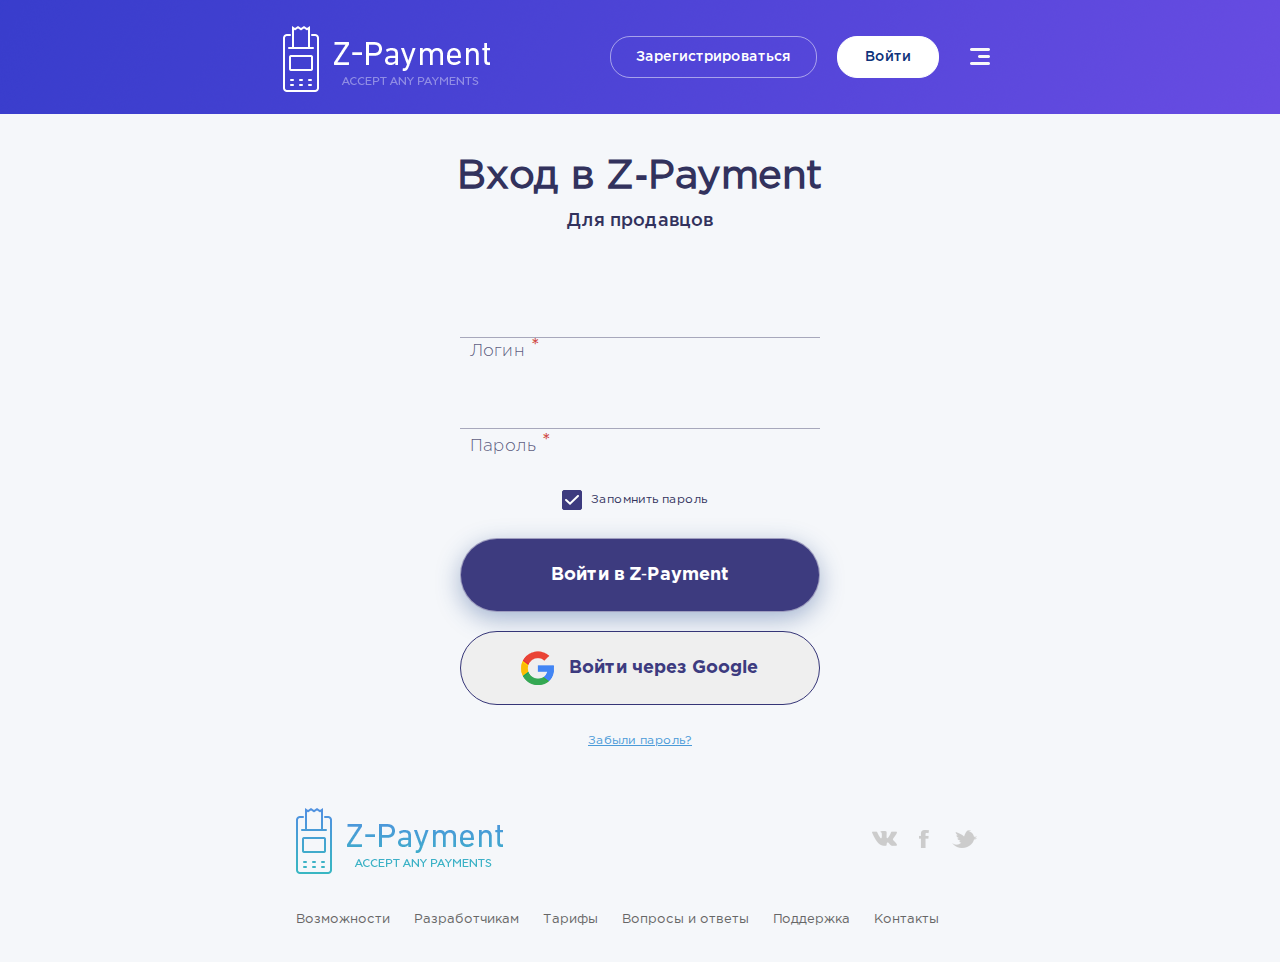
==== commit 88d25bf4: "Доработал верстку для мобильных" ====
--- a/enter.html
+++ b/enter.html
@@ -68,13 +68,21 @@
   </header>
   <main class="page-content page-content_inner">
     <section class="enter container">
-      <h1 class="enter__header">Вход в&nbsp;Z&#8209;Payment</h1>
+      <h1 class="enter__header inner-page__main-header">Вход в&nbsp;Z&#8209;Payment</h1>
       <p class="enter__text">Для продавцов</p>
       <form class="enter-form enter__form">
-        <input class="enter-form__field enter-form__field_text enter-form__field_login" type="text" name="enter-form__field_login" placeholder="Логин">
-        <input class="enter-form__field enter-form__field_text enter-form__field_password" type="text" name="enter-form__field_password" placeholder="Пароль">
+        <input class="enter-form__field enter-form__field_text enter-form__field_login enter-form__field_valid" id="enter-form__field_login" type="text" name="enter-form__field_login">
+        <label class="enter-form__label enter-form__label_login enter-form__label_required" for="enter-form__field_login">
+          <span class="enter-form__signature enter-form__signature_login enter-form__signature_valid">Логин<sup>*</sup></span>
+          <span class="enter-form__signature enter-form__signature_login enter-form__signature_invalid">Заполните поле логин</span>
+        </label>
+        <input class="enter-form__field enter-form__field_text enter-form__field_password enter-form__field_valid" id="enter-form__field_password" type="text" name="enter-form__field_password">
+        <label class="enter-form__label enter-form__label_password enter-form__label_required" for="enter-form__field_login">
+          <span class="enter-form__signature enter-form__signature_password enter-form__signature_valid">Пароль<sup>*</sup></span>
+          <span class="enter-form__signature enter-form__signature_password enter-form__signature_invalid">Заполните поле пароль</span>
+        </label>
         <input class="enter-form__field enter-form__field_checkbox visually-hidden" id="remember-password" type="checkbox" name="enter-form__field_checkbox" checked>
-        <label class="enter-form__label" for="remember-password">
+        <label class="enter-form__label enter-form__label_remember-password" for="remember-password">
           <span class="enter-form__indicator enter-form__indicator_checkbox"></span>
           Запомнить пароль
         </label>
@@ -128,5 +136,6 @@
   </footer>
   <script src="scripts/inner-page.js"></script>
   <script src="scripts/main-navigation.js"></script>
+  <script src="scripts/enter.js"></script>
 </body>
 </html>
--- a/styles/mobile.css
+++ b/styles/mobile.css
@@ -41,6 +41,15 @@
   height: auto;
 }
 
+.inner-page__main-header {
+  margin: 0;
+
+  font-family: "GothamPro-Regular", "Arial", sans-serif;
+  font-size: 20px;
+  line-height: 40px;
+  text-align: center;
+}
+
 .container {
   width: 320px;
 }
@@ -361,8 +370,8 @@
   flex-direction: column;
   justify-content: center;
   flex-grow: 1;
-  padding-top: 40px;
-  padding-bottom: 50px;
+  padding-top: 34px;
+  padding-bottom: 60px;
 }
 
 .indicators {
@@ -965,7 +974,7 @@
   /*margin-left: auto;*/
   margin-left: 28px;
   margin-right: 16px;
-  margin-bottom: 20px;
+  margin-bottom: 13px;
 
   line-height: 20px;
   /*line-height: 14px;*/
@@ -1023,6 +1032,7 @@
 }
 
 .donation-widget__price {
+  margin-top: 2px;
   margin-bottom: 20px;
 
   font-size: 30px;
@@ -1334,18 +1344,18 @@
 }
 
 .registration__header {
-  margin: 0;
+  /*margin: 0;*/
   margin-bottom: 10px;
 
-  font-size: 20px;
+  /*font-size: 20px;
   line-height: 40px;
 
-  text-align: center;
+  text-align: center;*/
 }
 
 .registration__text {
   margin: 0;
-  margin-bottom: 22px;
+  margin-bottom: 21px;
 
   line-height: 25px;
   text-align: center;
@@ -1363,8 +1373,17 @@
   -o-flex-wrap: wrap;
   flex-wrap: wrap;
 }
+
 .registration-form__wrapper {
   padding: 0 10px;
+}
+
+.registration-form__label {
+  position: relative;
+
+  display: block;
+  width: 100%;
+  margin-bottom: 30px;
 }
 
 .registration-form__label_radio,
@@ -1375,13 +1394,13 @@
 .registration-form__label_radio {
   position: relative;
 
-  margin-bottom: 12px;
+  margin-bottom: 10px;
   padding: 18px 28px;
   padding-left: 138px;
 
   font-family: "GothamPro-Medium", "Arial", sans-serif;
   font-size: 18px;
-  line-height: 30px;
+  line-height: 32px;
   word-break: break-word;
 
   background-color: transparent;
@@ -1488,23 +1507,16 @@
   border-bottom: 1px solid #a7a8bb;
 }
 
+.registration-form__label_phone {
+  margin-bottom: 48px;
+}
+
+.registration-form__label_required {
+  pointer-events: none;
+}
+
 .registration-form__field_invalid {
   border-bottom: 1px solid #cf453c;
-}
-
-.registration-form__label {
-  position: relative;
-
-  display: block;
-  margin-bottom: 32px;
-}
-
-.registration-form__label_required {
-  pointer-events: none;
-}
-
-.registration-form__label_phone {
-  margin-bottom: 47px;
 }
 
 .registration-form__signature {
@@ -1754,11 +1766,7 @@
 }
 
 .enter__header {
-  margin: 0;
-
   font-size: 23px;
-  line-height: 40px;
-  text-align: center;
 }
 
 .enter__text {
@@ -1785,7 +1793,7 @@
 
 .enter-form__field_text {
   width: 100%;
-  margin-bottom: 32px;
+  /*margin-bottom: 32px;*/
   padding: 0 10px;
 
   font-family: "GothamPro-Light", "Arial", sans-serif;
@@ -1797,20 +1805,91 @@
   border-bottom: 1px solid #a7a8bb;
 }
 
-.enter-form__field_password {
-  margin-bottom: 40px;
-}
-
 .enter-form__label {
   position: relative;
 
+  display: block;
+  width: 100%;
+  margin-bottom: 32px;
+  padding-left: 10px;
+}
+
+.enter-form__label_password {
+  margin-bottom: 40px;
+}
+
+.enter-form__label_required {
+  pointer-events: none;
+}
+
+.enter-form__label_remember-password {
+  width: auto;
   margin-bottom: 28px;
-  padding-left: 10px;
 
   font-size: 12px;
   line-height: 14px;
 
   cursor: pointer;
+}
+
+.enter-form__field_invalid {
+  border-bottom: 1px solid #cf453c;
+}
+
+.enter-form__signature {
+  position: absolute;
+  top: -29px;
+  left: 10px;
+
+  font-family: "GothamPro-Light", "Arial", sans-serif;
+  font-size: 17px;
+  line-height: 28px;
+  color: rgba(50, 50, 93, 0.8);
+
+  transition: all 0.2s;
+}
+
+.enter-form__signature_invalid {
+  color: #cf453c;
+}
+
+.enter-form__field_valid + .enter-form__label .enter-form__signature_invalid,
+.enter-form__field_invalid + .enter-form__label .enter-form__signature_valid {
+  display: none;
+}
+
+.enter-form__field_valid + .enter-form__label .enter-form__signature_valid,
+.enter-form__field_invalid + .enter-form__label .enter-form__signature_invalid {
+  display: block;
+}
+
+.enter-form__signature sup {
+  position: relative;
+  top: -3px;
+  left: 5px;
+
+  font-family: "GothamPro-Regular", "Arial", sans-serif;
+  font-size: 20px;
+  color: #cf453c;
+}
+
+.enter-form__field_text:focus + .enter-form__label .enter-form__signature,
+.enter-form__signature_focused {
+  position: absolute;
+  top: -50px;
+  left: 0;
+
+  font-family: "GothamPro-Regular", "Arial", sans-serif;
+  font-size: 12px;
+  line-height: 14px;
+}
+
+.enter-form__field_text:focus + .enter-form__label .enter-form__signature sup,
+.enter-form__signature_focused sup {
+  top: -2px;
+  left: 3px;
+
+  font-size: 15px;
 }
 
 .enter-form__indicator_checkbox {
@@ -1914,17 +1993,14 @@
 }
 
 .reset__header {
-  margin: 0;
   margin-bottom: 18px;
 
   font-size: 25px;
-  line-height: 40px;
-  text-align: center;
 }
 
 .reset-form__field_text {
   width: 100%;
-  margin-bottom: 30px;
+  /*margin-bottom: 30px;*/
   padding: 0 10px;
 
   font-family: "GothamPro-Light", "Arial", sans-serif;
@@ -1934,12 +2010,88 @@
   background-color: transparent;
   border: none;
   border-bottom: 1px solid #a7a8bb;
+}
+
+.reset-form__label {
+  position: relative;
+
+  display: block;
+  width: 100%;
+  margin-bottom: 30px;
+  padding-left: 10px;
+}
+
+.reset-form__label_required {
+  pointer-events: none;
+}
+
+.reset-form__field_invalid {
+  border-bottom: 1px solid #cf453c;
+}
+
+.reset-form__signature {
+  position: absolute;
+  top: -29px;
+  left: 10px;
+
+  font-family: "GothamPro-Light", "Arial", sans-serif;
+  font-size: 17px;
+  line-height: 28px;
+  color: rgba(50, 50, 93, 0.8);
+
+  transition: all 0.2s;
+}
+
+.reset-form__signature_invalid {
+  color: #cf453c;
+}
+
+.reset-form__field_valid + .reset-form__label .reset-form__signature_invalid,
+.reset-form__field_invalid + .reset-form__label .reset-form__signature_valid {
+  display: none;
+}
+
+.reset-form__field_valid + .reset-form__label .reset-form__signature_valid,
+.reset-form__field_invalid + .reset-form__label .reset-form__signature_invalid {
+  display: block;
+}
+
+.reset-form__signature sup {
+  position: relative;
+  top: -3px;
+  left: 5px;
+
+  font-family: "GothamPro-Regular", "Arial", sans-serif;
+  font-size: 20px;
+  color: #cf453c;
+}
+
+.reset-form__field_text:focus + .reset-form__label .reset-form__signature,
+.reset-form__signature_focused {
+  position: absolute;
+  top: -50px;
+  left: 0;
+
+  font-family: "GothamPro-Regular", "Arial", sans-serif;
+  font-size: 12px;
+  line-height: 14px;
+}
+
+.reset-form__field_text:focus + .reset-form__label .reset-form__signature sup,
+.reset-form__signature_focused sup {
+  top: -2px;
+  left: 3px;
+
+  font-size: 15px;
 }
 
 .reset-form__button_submit {
   width: 100%;
   margin-bottom: 12px;
   padding: 22px 28px;
+
+  font-size: 16px;
+  line-height: 30px;
 }
 
 
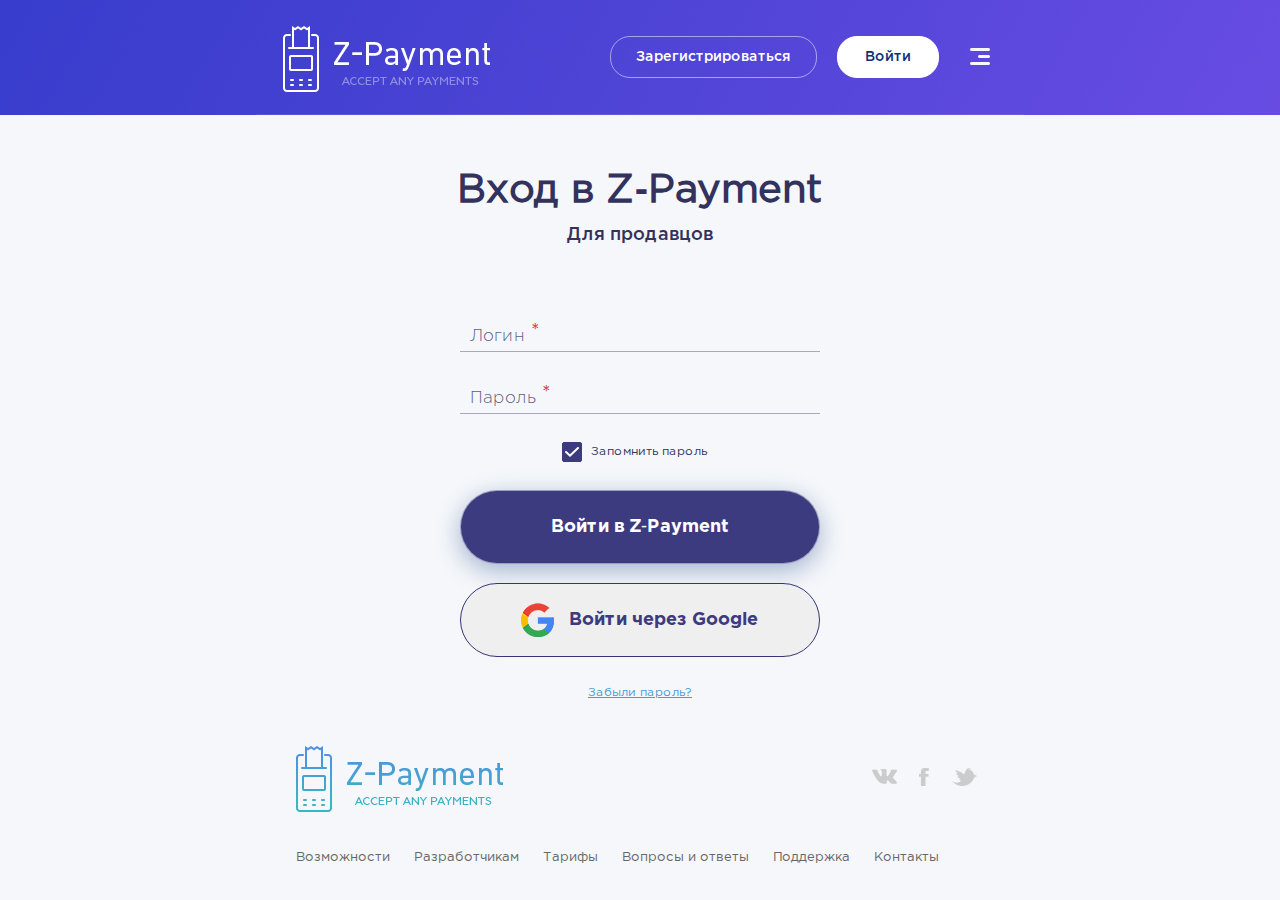
==== commit 6aa280b6: "Добавил кадрирование контентных изображений" ====
--- a/enter.html
+++ b/enter.html
@@ -20,7 +20,11 @@
     <nav class="main-navigation page-header__main-navigation">
       <div class="container container_page-header">
         <a class="logo main-navigation__logo" href="index.html">
-          <img class="logo__image logo__image_white" src="images/logo/zpayment-logo-white.png" width="207" height="66" alt="Логотип Z-Payment">
+          <!-- <img class="logo__image logo__image_white" src="images/logo/zpayment-logo-white.png" width="207" height="66" alt="Логотип Z-Payment"> -->
+          <picture>
+            <source media="(min-width: 768px)" srcset="images/logo/zpayment-logo-white.png">
+            <img class="logo__image logo__image_white" src="images/logo/zpayment-logo-white-mobile.png" alt="Логотип Z-Payment">
+          </picture>
         </a>
         <button class="main-navigation__button main-navigation__button_open" type="button"><span class="visually-hidden">Показать навигацию</span></button>
         <button class="main-navigation__button main-navigation__button_close main-navigation__button_hidden" type="button"><span class="visually-hidden">Скрыть навигацию</span></button>
@@ -94,7 +98,11 @@
   </main>
   <footer class="page-footer container">
     <a class="logo page-footer__logo" href="index.html">
-      <img class="logo__image logo__image_blue" src="images/logo/zpayment-logo-blue.png" width="207" height="66" alt="Логотип Z-Payment">
+      <!-- <img class="logo__image logo__image_blue" src="images/logo/zpayment-logo-blue.png" width="207" height="66" alt="Логотип Z-Payment"> -->
+      <picture>
+        <source media="(min-width: 768px)" srcset="images/logo/zpayment-logo-blue.png">
+        <img class="logo__image logo__image_blue" src="images/logo/zpayment-logo-blue-mobile.png" alt="Логотип Z-Payment">
+      </picture>
     </a>
     <ul class="site-navigation site-navigation_footer page-footer__site-navigation">
       <li class="site-navigation__item site-navigation__item_footer">
--- a/styles/main.css
+++ b/styles/main.css
@@ -34,15 +34,6 @@
   src: local("GothamPro-Bold"),
        url(../fonts/web/GothamPro-Bold.woff2) format("woff2"),
        url(../fonts/web/GothamPro-Bold.woff) format("woff");
-}
-
-@font-face {
-  font-family: "GothamPro-Black";
-  font-style: normal;
-  font-weight: normal;
-  src: local("GothamPro-Black"),
-       url(../fonts/web/GothamPro-Black.woff2) format("woff2"),
-       url(../fonts/web/GothamPro-Black.woff) format("woff");
 }
 
 
@@ -211,18 +202,6 @@
   overflow: hidden;
 }
 
-/*legend.visually-hidden {
+legend.visually-hidden {
   display: block;
-}*/
-
-/* ------------- Sprite ------------- */
-
-/*
-
-.sprite-robot {
-    width: 422px;
-    height: 456px;
-    background-position: -593px -5px;
-}
-
-*/
+}
--- a/styles/mobile.css
+++ b/styles/mobile.css
@@ -59,13 +59,12 @@
 
 .page-header {
   min-height: 80px;
-
-  /*color: #ffffff;
-
-  background-color: #4d44d6;*/
 }
 
 .page-header_inner {
+  color: #ffffff;
+
+  background-color: #333cc9;
   background-image: url(../images/backgrounds/bg-top.png);
   background-repeat: no-repeat;
   background-position: center top;
@@ -370,8 +369,7 @@
   flex-direction: column;
   justify-content: center;
   flex-grow: 1;
-  padding-top: 34px;
-  padding-bottom: 60px;
+  padding: 34px 0;
 }
 
 .indicators {
@@ -429,9 +427,6 @@
   padding-bottom: 20px;
   padding-top: 386px;
 
-  /*color: #ffffff;
-
-  background-color: #4d44d6;*/
   /*background-image: url(../images/robot.png);
   background-repeat: no-repeat;
   background-position: center 42px;
@@ -667,7 +662,7 @@
 }
 
 .use-cases__item {
-  display: none;
+  /*display: none;*/
   width: 300px;
   margin-bottom: 20px;
   padding: 30px;
@@ -725,6 +720,7 @@
   -ms-flex-wrap: wrap;
   -o-flex-wrap: wrap;
   flex-wrap: wrap;
+  justify-content: center;
   align-items: flex-start;
 }
 
@@ -1597,6 +1593,7 @@
   align-items: center;
 
   width: 100%;
+  margin-bottom: 21px;
 }
 
 .registration-form__button_extra-data {
@@ -1640,6 +1637,10 @@
   right: 0;
 
   transform: rotate(-45deg);
+}
+
+.registration-form__button_extra-data_visible {
+  margin-bottom: 39px;
 }
 
 .registration-form__button_extra-data_visible::before {
--- a/styles/tablet.css
+++ b/styles/tablet.css
@@ -261,6 +261,7 @@
   }
 
   .advantages__button {
+    max-width: none;
     margin-bottom: 19px;
   }
 
@@ -308,6 +309,7 @@
   .product-widget {
     position: relative;
 
+    justify-content: flex-start;
     align-items: flex-start;
     min-height: 404px;
     padding-left: 304px;
@@ -482,7 +484,7 @@
   .donation-widget__link {
     position: absolute;
     left: 20px;
-    bottom: 17px;
+    bottom: 14px;
 
     margin: 0;
   }
@@ -587,6 +589,7 @@
   }
 
   .reviews__button {
+    max-width: none;
     padding: 21px 36px;
 
     font-size: 18px;
@@ -675,11 +678,16 @@
     -o-flex-direction: column;
     flex-direction: column;
     align-items: center;
+    width: 100%;
   }
 
   .registration-form {
     justify-content: space-between;
     width: 450px;
+  }
+
+  .registration-form__label {
+    width: 360px;
   }
 
   .registration-form__label_radio {
@@ -687,7 +695,7 @@
     min-height: 260px;
     margin-bottom: 62px;
     padding: 0;
-    padding-top: 169px;
+    padding-top: 167px;
 
     text-align: center;
   }
@@ -744,7 +752,12 @@
     right: 18px;
   }
 
+  .registration-form__fieldset_visible {
+    width: auto;
+  }
+
   .registration-form__label_agreement {
+    width: 100%;
     margin-bottom: 47px;
     padding-left: 43px;
   }
@@ -797,16 +810,16 @@
   }
 
   .enter-form__field_text {
-    margin-bottom: 29px;
+    /*margin-bottom: 29px;*/
     padding: 0 8px;
 
     font-size: 20px;
     line-height: 30px;
   }
 
-  .enter-form__field_password {
+  /*.enter-form__field_password {
     margin-bottom: 33px;
-  }
+  }*/
 
   .enter-form__label {
     margin-bottom: 31px;
@@ -853,7 +866,7 @@
     margin: auto;
   }
 
-  .reset-form__field_text {
+  .reset-form__label_email {
     margin-bottom: 50px;
   }
 
--- a/styles/desktop.css
+++ b/styles/desktop.css
@@ -167,9 +167,8 @@
   /* ------------- Main content ------------- */
 
   .page-content_inner {
-    justify-content: flex-start;
-    padding-top: 60px;
-    padding-bottom: 80px;
+    /*justify-content: flex-start;*/
+    padding: 60px 0;
   }
 
   .controls__button_back {
@@ -289,6 +288,10 @@
   .subscription-widget__header {
     width: auto;
     margin-bottom: 14px;
+  }
+
+  .subscription-widget__image {
+    margin-bottom: 9px;
   }
 
   .subscription-widget__price {
@@ -511,6 +514,10 @@
     padding-bottom: 62px;
   }*/
 
+  .registration__header {
+    margin-bottom: 1px;
+  }
+
 
   /* ------------- Enter ------------- */
 
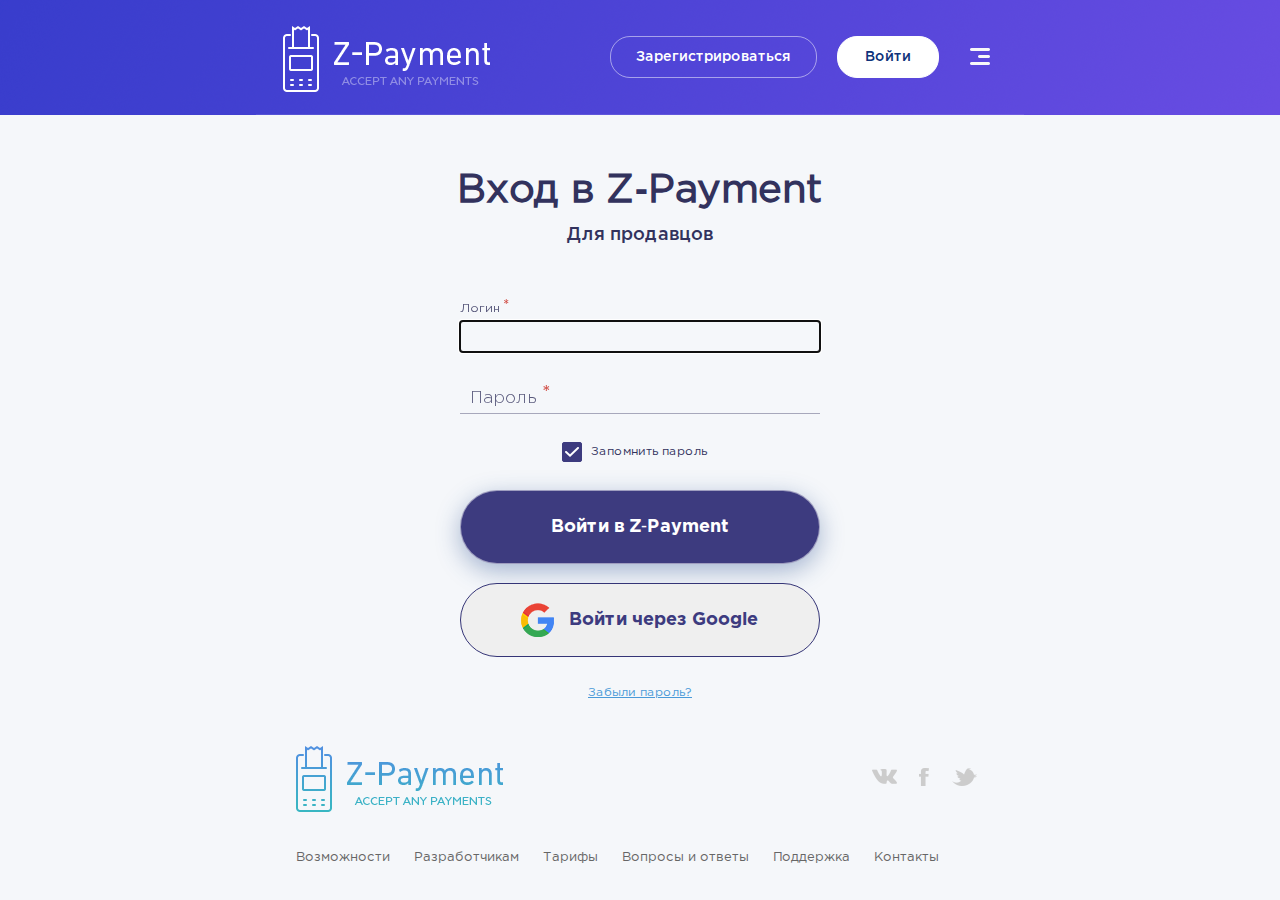
==== commit 35b9d880: "Добавил поддержку local storage для форм" ====
--- a/enter.html
+++ b/enter.html
@@ -20,7 +20,6 @@
     <nav class="main-navigation page-header__main-navigation">
       <div class="container container_page-header">
         <a class="logo main-navigation__logo" href="index.html">
-          <!-- <img class="logo__image logo__image_white" src="images/logo/zpayment-logo-white.png" width="207" height="66" alt="Логотип Z-Payment"> -->
           <picture>
             <source media="(min-width: 768px)" srcset="images/logo/zpayment-logo-white.png">
             <img class="logo__image logo__image_white" src="images/logo/zpayment-logo-white-mobile.png" alt="Логотип Z-Payment">
@@ -80,7 +79,7 @@
           <span class="enter-form__signature enter-form__signature_login enter-form__signature_valid">Логин<sup>*</sup></span>
           <span class="enter-form__signature enter-form__signature_login enter-form__signature_invalid">Заполните поле логин</span>
         </label>
-        <input class="enter-form__field enter-form__field_text enter-form__field_password enter-form__field_valid" id="enter-form__field_password" type="text" name="enter-form__field_password">
+        <input class="enter-form__field enter-form__field_text enter-form__field_password enter-form__field_valid" id="enter-form__field_password" type="password" name="enter-form__field_password">
         <label class="enter-form__label enter-form__label_password enter-form__label_required" for="enter-form__field_login">
           <span class="enter-form__signature enter-form__signature_password enter-form__signature_valid">Пароль<sup>*</sup></span>
           <span class="enter-form__signature enter-form__signature_password enter-form__signature_invalid">Заполните поле пароль</span>
@@ -98,7 +97,6 @@
   </main>
   <footer class="page-footer container">
     <a class="logo page-footer__logo" href="index.html">
-      <!-- <img class="logo__image logo__image_blue" src="images/logo/zpayment-logo-blue.png" width="207" height="66" alt="Логотип Z-Payment"> -->
       <picture>
         <source media="(min-width: 768px)" srcset="images/logo/zpayment-logo-blue.png">
         <img class="logo__image logo__image_blue" src="images/logo/zpayment-logo-blue-mobile.png" alt="Логотип Z-Payment">
--- a/styles/mobile.css
+++ b/styles/mobile.css
@@ -4,21 +4,18 @@
   background-image: url(../images/backgrounds/bg-stars.png),
                     url(../images/backgrounds/bg-chains.png),
                     url(../images/backgrounds/bg-logos.png),
-                    url(../images/backgrounds/bg-top.png)/*,
-                    url(../images/backgrounds/bg-middle.png)*/;
+                    url(../images/backgrounds/bg-top.png);
   background-position: -430px 216px,
                        -690px 63px,
                        -578px 163px,
-                       center top/*,
-                       center 1903px*/;
+                       center top;
 }
 
 .main-page_visible {
   background-position: -430px 676px,
                        -690px 523px,
                        -578px 623px,
-                       center 460px/*,
-                       center 1903px*/;
+                       center 460px;
 }
 
 .inner-page {
@@ -98,19 +95,10 @@
 }
 
 .main-navigation_visible {
-  /*position: absolute;
-  top: 0;
-  left: 50%;
-
-  width: 100%;*/
   min-height: 540px;
   padding-bottom: 18px;
 
   background-image: linear-gradient(to right bottom, #323bc9, #7f53ed);
-
-  /*transform: translateX(-50%);
-
-  z-index: 1;*/
 }
 
 .main-navigation__logo {
@@ -423,15 +411,8 @@
 .intro {
   position: relative;
 
-  /*padding: 0 17px;*/
   padding-bottom: 20px;
   padding-top: 386px;
-
-  /*background-image: url(../images/robot.png);
-  background-repeat: no-repeat;
-  background-position: center 42px;
-  -webkit-background-size: 296px 319px;
-  background-size: 296px 319px;*/
 }
 
 .intro::after {
@@ -662,11 +643,10 @@
 }
 
 .use-cases__item {
-  /*display: none;*/
+  display: none;
   width: 300px;
   margin-bottom: 20px;
   padding: 30px;
-  /*padding-right: 25px;*/
   padding-left: 22px;
   padding-right: 18px;
 
@@ -679,7 +659,6 @@
 
 .use-cases__item_donation {
   padding-top: 0;
-  /*padding-left: 48px;*/
   padding-left: 22px;
 }
 
@@ -698,8 +677,6 @@
 .use-cases__price {
   font-family: "GothamPro-Light", "Arial", sans-serif;
   font-size: 40px;
-  /*font-size: 30px;*/
-  /*line-height: 58px;*/
   line-height: 40px;
   font-weight: 100;
   letter-spacing: -2px;
@@ -766,7 +743,6 @@
   width: 120px;
   height: 42px;
   margin-top: 11px;
-  /*margin-left: auto;*/
   margin-bottom: 20px;
   padding: 0 17px;
 
@@ -922,7 +898,6 @@
 .advertising-widget__price {
   order: 2;
   margin-top: 3px;
-  /*margin-left: auto;*/
   margin-left: 10px;
   margin-right: 15px;
   margin-bottom: 41px;
@@ -967,13 +942,11 @@
 .donation-widget__link {
   order: 1;
   margin-top: auto;
-  /*margin-left: auto;*/
   margin-left: 28px;
   margin-right: 16px;
   margin-bottom: 13px;
 
   line-height: 20px;
-  /*line-height: 14px;*/
 }
 
 .donation-widget__form {
@@ -996,7 +969,6 @@
 .donation-widget__form-label {
   position: relative;
 
-  /*padding-left: 10px;*/
   padding-left: 12px;
 
   font-family: "GothamPro-Light", "Arial", sans-serif;
@@ -1335,18 +1307,10 @@
 
 .registration {
   padding: 0 10px;
-  /*padding-top: 34px;
-  padding-bottom: 15px;*/
 }
 
 .registration__header {
-  /*margin: 0;*/
   margin-bottom: 10px;
-
-  /*font-size: 20px;
-  line-height: 40px;
-
-  text-align: center;*/
 }
 
 .registration__text {
@@ -1763,7 +1727,6 @@
 
 .enter {
   padding: 0 20px;
-  /*padding-bottom: 28px;*/
 }
 
 .enter__header {
@@ -1794,7 +1757,6 @@
 
 .enter-form__field_text {
   width: 100%;
-  /*margin-bottom: 32px;*/
   padding: 0 10px;
 
   font-family: "GothamPro-Light", "Arial", sans-serif;
@@ -2001,7 +1963,6 @@
 
 .reset-form__field_text {
   width: 100%;
-  /*margin-bottom: 30px;*/
   padding: 0 10px;
 
   font-family: "GothamPro-Light", "Arial", sans-serif;
@@ -2247,3 +2208,8 @@
   line-height: 25px;
   color: #666666;
 }
+
+.site-navigation__link_footer:hover,
+.site-navigation__link_footer:focus {
+  color: #4a9ad8;
+}
--- a/styles/tablet.css
+++ b/styles/tablet.css
@@ -6,21 +6,18 @@
     background-image: url(../images/backgrounds/bg-stars.png),
                       url(../images/backgrounds/bg-chains.png),
                       url(../images/backgrounds/bg-logos.png),
-                      url(../images/backgrounds/bg-top.png)/*,
-                      url(../images/backgrounds/bg-middle.png)*/;
+                      url(../images/backgrounds/bg-top.png);
     background-position: 174px 216px,
                          -87px 63px,
                          26px 163px,
-                         left top/*,
-                         center 2705px*/;
+                         left top;
   }
 
   .main-page_visible {
     background-position: 174px 1125px,
                          -87px 972px,
                          26px 1072px,
-                         left 909px/*,
-                         center 2705px*/;
+                         left 909px;
   }
 
   .container {
@@ -126,10 +123,6 @@
     left: -6px;
   }
 
-  /*.indicator_pagination_current {
-    background-color: #ffffff;
-  }*/
-
   .controls__button {
     position: absolute;
 
@@ -202,13 +195,8 @@
   /* ------------- Intro ------------- */
 
   .intro {
-    /*padding: 0 35px;*/
     padding-top: 559px;
     padding-bottom: 20px;
-
-    /*background-position: center 55px;
-    -webkit-background-size: 420px 456px;
-    background-size: 420px 456px;*/
   }
 
   .intro::after {
@@ -315,7 +303,6 @@
     padding-left: 304px;
     padding-top: 53px;
     padding-right: 30px;
-    /*padding-bottom: 50px;*/
     padding-bottom: 20px;
   }
 
@@ -327,7 +314,6 @@
   .product-widget__image {
     position: absolute;
     top: 52px;
-    /*left: 23px;*/
     left: 148px;
 
     max-width: 251px;
@@ -351,9 +337,6 @@
   }
 
   .product-widget__form {
-    /*position: relative;
-    left: -7px;*/
-
     margin: 0;
     margin-right: 13px;
     margin-bottom: 30px;
@@ -385,7 +368,6 @@
     max-width: 250px;
     margin-top: 7px;
     margin-left: 0;
-    /*margin-right: 93px;*/
     margin-right: auto;
     margin-bottom: 0;
   }
@@ -470,7 +452,6 @@
 
   .donation-widget__image {
     position: absolute;
-    /*top: 0;*/
     top: 50%;
     left: 40px;
 
@@ -490,7 +471,6 @@
   }
 
   .donation-widget__form {
-    /*margin-left: 32px;*/
     margin-left: 0;
   }
 
@@ -649,7 +629,6 @@
     -o-flex-direction: column;
     flex-direction: column;
     align-items: center;
-    /*padding-bottom: 30px;*/
   }
 
   .registration__header {
@@ -786,10 +765,6 @@
 
   /* ------------- Enter ------------- */
 
-  /*.enter {
-    padding-bottom: 20px;
-  }*/
-
   .enter__header {
     font-size: 40px;
     line-height: 58px;
@@ -810,16 +785,11 @@
   }
 
   .enter-form__field_text {
-    /*margin-bottom: 29px;*/
     padding: 0 8px;
 
     font-size: 20px;
     line-height: 30px;
   }
-
-  /*.enter-form__field_password {
-    margin-bottom: 33px;
-  }*/
 
   .enter-form__label {
     margin-bottom: 31px;
@@ -849,10 +819,6 @@
 
 
   /* ------------- Reset ------------- */
-
-  /*.reset {
-    padding-top: 10px;
-  }*/
 
   .reset__header {
     margin-bottom: 103px;
--- a/styles/desktop.css
+++ b/styles/desktop.css
@@ -11,7 +11,6 @@
                       url(../images/backgrounds/bg-group-1.png),
                       url(../images/backgrounds/bg-group-2.png),
                       url(../images/backgrounds/bg-group-3.png),
-                      /*url(../images/backgrounds/bg-middle.png),*/
                       url(../images/backgrounds/bg-group-4.png),
                       url(../images/backgrounds/bg-group-1.png);
     background-position: center 216px,
@@ -21,7 +20,6 @@
                          left 1146px,
                          right 1442px,
                          left 2446px,
-                         /*center 2662px,*/
                          right 3618px,
                          left 3880px;
     background-repeat: no-repeat;
@@ -32,8 +30,6 @@
                               auto auto,
                               auto auto,
                               auto auto,
-                              /*100% 1089px,*/
-                              /*auto auto,*/
                               auto auto,
                               auto auto;
     background-size: auto auto,
@@ -43,8 +39,6 @@
                       auto auto,
                       auto auto,
                       auto auto,
-                      /*100% 1089px,*/
-                      /*auto auto,*/
                       auto auto,
                       auto auto;
 
@@ -159,7 +153,6 @@
     position: absolute;
     top: 42px;
     right: 40px;
-    /*left: calc(50% + 620px);*/
     width: auto;
   }
 
@@ -167,7 +160,6 @@
   /* ------------- Main content ------------- */
 
   .page-content_inner {
-    /*justify-content: flex-start;*/
     padding: 60px 0;
   }
 
@@ -182,7 +174,6 @@
   /* ------------- Intro ------------- */
 
   .intro {
-    /*padding: 0 68px;*/
     padding-top: 118px;
     padding-bottom: 60px;
 
@@ -191,7 +182,6 @@
 
   .intro::after {
     top: 105px;
-    /*left: 885px;*/
     left: calc(50% + 295px)
   }
 
@@ -274,7 +264,6 @@
   }
 
   .product-widget__image {
-    /*left: 43px;*/
     left: 167px;
 
     margin: 0;
@@ -424,10 +413,6 @@
     min-height: 150px;
   }
 
-  /*.reviews__item_current {
-    order: 1;
-  }*/
-
   .reviews__text {
     position: relative;
 
@@ -509,11 +494,6 @@
 
   /* ------------- Registration ------------- */
 
-  /*.registration {
-    padding-top: 58px;
-    padding-bottom: 62px;
-  }*/
-
   .registration__header {
     margin-bottom: 1px;
   }
@@ -521,16 +501,8 @@
 
   /* ------------- Enter ------------- */
 
-  /*.enter {
-    padding-top: 110px;
-  }*/
-
 
   /* ------------- Reset ------------- */
-
-  /*.reset {
-    padding-top: 159px;
-  }*/
 
 
   /* ------------- Footer ------------- */
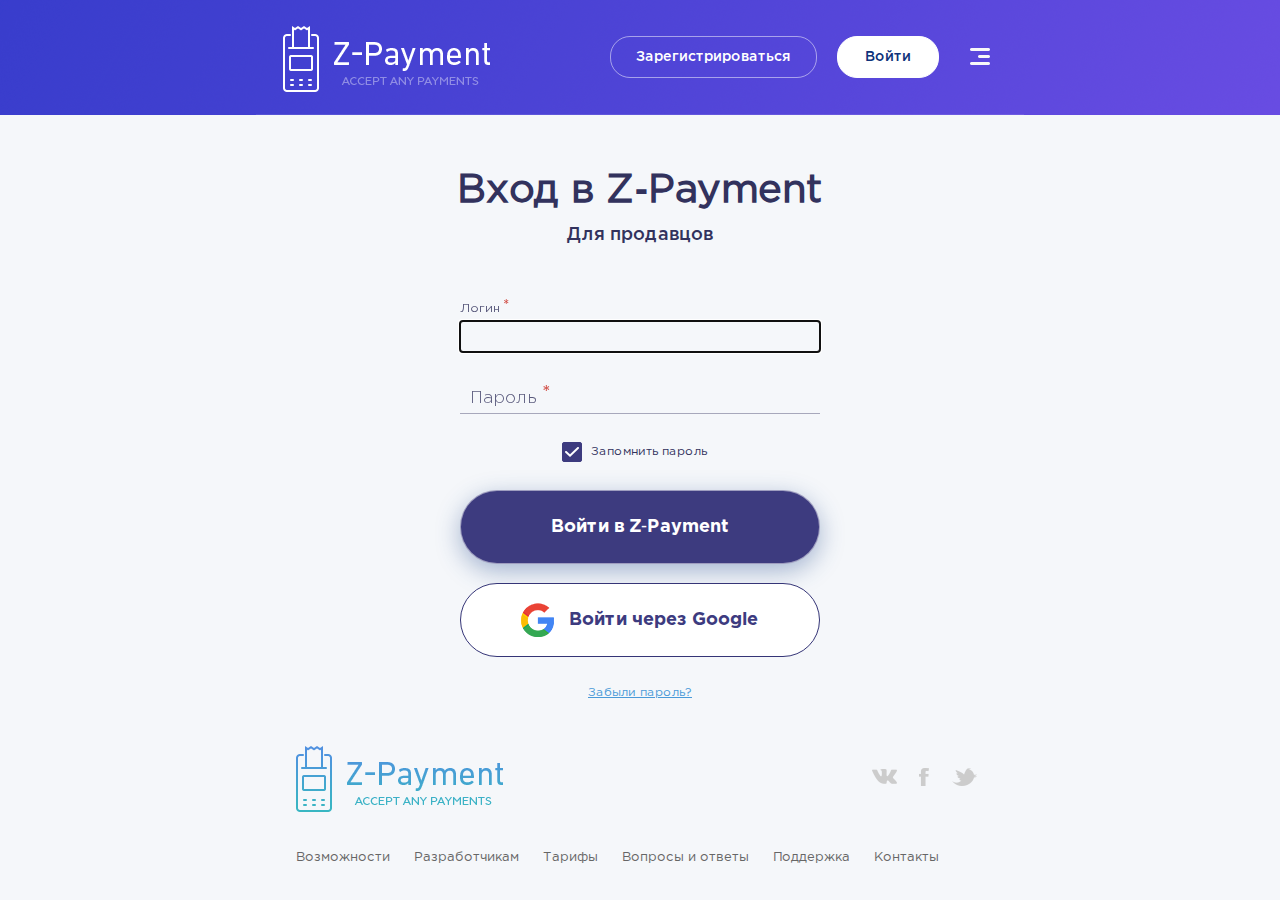
==== commit 4855789e: "Объединил и минифицировал файлы проекта" ====
--- a/enter.html
+++ b/enter.html
@@ -8,10 +8,7 @@
   <meta name="format-detection" content="telephone=no">
   <meta name="description" content="Z-Payment - Принимайте все методы оплаты от всех клиентов!">
   <link rel="stylesheet" href="styles/normalize.min.css">
-  <link rel="stylesheet" href="styles/main.css">
-  <link rel="stylesheet" href="styles/mobile.css">
-  <link rel="stylesheet" href="styles/tablet.css">
-  <link rel="stylesheet" href="styles/desktop.css">
+  <link rel="stylesheet" href="styles/styles.min.css">
   <link rel="icon" type="image/png" sizes="32x32" href="favicon-32x32.png">
   <link rel="icon" type="image/png" sizes="16x16" href="favicon-16x16.png">
 </head>
@@ -140,8 +137,8 @@
       </li>
     </ul>
   </footer>
-  <script src="scripts/inner-page.js"></script>
-  <script src="scripts/main-navigation.js"></script>
-  <script src="scripts/enter.js"></script>
+  <script src="scripts/inner-page.min.js"></script>
+  <script src="scripts/main-navigation.min.js"></script>
+  <script src="scripts/enter.min.js"></script>
 </body>
 </html>
--- a/styles/styles.min.css
+++ b/styles/styles.min.css
@@ -0,0 +1 @@
+@font-face{font-family:"GothamPro-Light";font-style:normal;font-weight:400;src:local("GothamPro-Light"),url(../fonts/web/GothamPro-Light.woff2) format("woff2"),url(../fonts/web/GothamPro-Light.woff) format("woff")}@font-face{font-family:"GothamPro-Regular";font-style:normal;font-weight:400;src:local("GothamPro"),local("GothamPro-Regular"),url(../fonts/web/GothamPro-Regular.woff2) format("woff2"),url(../fonts/web/GothamPro-Regular.woff) format("woff")}@font-face{font-family:"GothamPro-Medium";font-style:normal;font-weight:400;src:local("GothamPro-Medium"),url(../fonts/web/GothamPro-Medium.woff2) format("woff2"),url(../fonts/web/GothamPro-Medium.woff) format("woff")}@font-face{font-family:"GothamPro-Bold";font-style:normal;font-weight:400;src:local("GothamPro-Bold"),url(../fonts/web/GothamPro-Bold.woff2) format("woff2"),url(../fonts/web/GothamPro-Bold.woff) format("woff")}html{-webkit-box-sizing:border-box;box-sizing:border-box}*,::after,::before{-webkit-box-sizing:inherit;box-sizing:inherit}.button,body{font-size:14px;line-height:30px}body{min-width:320px;margin:0;background-color:#f5f7fa;background-repeat:no-repeat;background-image:url(../images/backgrounds/bg-stars.png),url(../images/backgrounds/bg-chains.png),url(../images/backgrounds/bg-logos.png),url(../images/backgrounds/bg-top.png);background-position:-430px 216px,-690px 63px,-578px 163px,center top;padding:0;font-family:"GothamPro-Regular","Arial",sans-serif;color:#32325d}.container{position:relative;margin:0 auto;padding:0}img{display:block;max-width:100%;height:auto}a{text-decoration:none}button{padding:0;border:0;cursor:pointer}button[disabled]{cursor:default}.button{display:-moz-inline-flex;display:-ms-inline-flex;display:-o-inline-flex;display:-webkit-inline-box;display:-ms-inline-flexbox;display:inline-flex;-webkit-box-pack:center;-ms-flex-pack:center;justify-content:center;-webkit-box-align:center;-ms-flex-align:center;align-items:center;padding:5px 25px;font-family:"GothamPro-Medium","Arial",sans-serif;text-align:center;color:#fff;border:1px solid rgba(255,255,255,.5);border-radius:20px}.button:focus,.button:hover{background-color:#7665e3}.button_big,.button_medium{padding:18px 28px;font-family:"GothamPro-Bold","Arial",sans-serif;font-size:18px;border-radius:35px}.button_medium{padding:5px 15px;font-family:"GothamPro-Light","Arial",sans-serif}.button_white{color:#0e327a;background-color:#fff;border:1px solid #fff}.button_white:focus,.button_white:hover{color:#fff;background-color:#9281e9;border:1px solid #9281e9}.button_blue{background-color:#3d3b7f;-webkit-box-shadow:0 7px 25px rgba(43,81,144,.4);box-shadow:0 7px 25px rgba(43,81,144,.4)}.button_blue:focus,.button_blue:hover{background-color:#504da7}.button_red{background-color:#cf453c}.button_red:focus,.button_red:hover{background-color:#ed6f6f}.inline-link{text-decoration:underline;color:#4a9ad8}.inline-link:focus,.inline-link:hover{text-decoration:none}input{-moz-appearance:none;-webkit-appearance:none;border-radius:0}.visually-hidden:not(:focus):not(:active),input[type=checkbox].visually-hidden,input[type=radio].visually-hidden{position:absolute;width:1px;height:1px;margin:-1px;padding:0;white-space:nowrap;border:0;-webkit-clip-path:inset(100%);clip-path:inset(100%);clip:rect(0,0,0,0);overflow:hidden}legend.visually-hidden{display:block}.main-page_visible{background-position:-430px 676px,-690px 523px,-578px 623px,center 460px}.inner-page{display:-moz-flex;display:-ms-flex;display:-o-flex;display:-webkit-box;display:-ms-flexbox;display:flex;-moz-flex-direction:column;-ms-flex-direction:column;-o-flex-direction:column;-webkit-box-orient:vertical;-webkit-box-direction:normal;flex-direction:column;min-height:100vh;background-image:none}.inner-page_visible{height:auto}.inner-page__main-header{margin:0;font-family:"GothamPro-Regular","Arial",sans-serif;font-size:20px;line-height:40px;text-align:center}.container{width:320px}.page-header{min-height:80px}.page-header_inner{color:#fff;background-color:#333cc9;background-image:url(../images/backgrounds/bg-top.png);background-repeat:no-repeat;background-position:center top}.container_page-header,.main-navigation{display:-moz-flex;display:-ms-flex;display:-o-flex;display:-webkit-box;display:-ms-flexbox;display:flex}.container_page-header{-ms-flex-wrap:wrap;-o-flex-wrap:wrap;flex-wrap:wrap}.main-navigation{-moz-flex-direction:column;-ms-flex-direction:column;-o-flex-direction:column;-webkit-box-orient:vertical;-webkit-box-direction:normal;flex-direction:column;-webkit-box-pack:justify;-ms-flex-pack:justify;justify-content:space-between}.main-navigation_visible{min-height:540px;padding-bottom:18px;background-image:-webkit-gradient(linear,left top,right bottom,from(#323bc9),to(#7f53ed));background-image:-webkit-linear-gradient(left top,#323bc9,#7f53ed);background-image:-o-linear-gradient(left top,#323bc9,#7f53ed);background-image:linear-gradient(to right bottom,#323bc9,#7f53ed)}.main-navigation__logo{-webkit-box-ordinal-group:1;-ms-flex-order:0;order:0;margin-top:13px;margin-left:20px;margin-bottom:14px}.logo__image{width:auto;height:auto}.logo__image_white{max-width:166px;max-height:53px}.main-navigation__button{display:-moz-inline-flex;display:-ms-inline-flex;display:-o-inline-flex;display:-webkit-inline-box;display:-ms-inline-flexbox;display:inline-flex;-webkit-box-ordinal-group:2;-ms-flex-order:1;order:1;margin-left:auto;margin-top:28px;margin-right:20px;padding:0;background-color:transparent;background-image:url(../images/sprite.png);background-repeat:no-repeat;border:0}.main-navigation__button:focus,.main-navigation__button:hover{opacity:.5}.main-navigation__button_open{width:20px;height:17px;background-position:-45px -188px}.main-navigation__button_close{width:20px;height:17px;background-position:-563px -26px}.main-navigation__button_hidden{display:none}.language-navigation,.site-navigation,.user-navigation{width:100%;margin:0;padding:0;list-style-type:none}.site-navigation_header{display:none;-moz-flex-direction:column;-ms-flex-direction:column;-o-flex-direction:column;-webkit-box-orient:vertical;-webkit-box-direction:normal;flex-direction:column;-webkit-box-ordinal-group:3;-ms-flex-order:2;order:2;margin-bottom:10px;padding-top:34px;text-align:center;border-top:1px solid rgba(255,255,255,.1)}.site-navigation_visible{display:-moz-flex;display:-ms-flex;display:-o-flex;display:-webkit-box;display:-ms-flexbox;display:flex}.site-navigation__item_header{line-height:28px;margin-bottom:22px}.site-navigation__item_current{border-bottom:1px solid rgba(255,255,255,.1)}.site-navigation__link_header{display:-moz-inline-flex;display:-ms-inline-flex;display:-o-inline-flex;display:-webkit-inline-box;display:-ms-inline-flexbox;display:inline-flex;font-family:"GothamPro-Medium","Arial",sans-serif;font-size:18px;line-height:26px;color:#fff;border-bottom:2px solid transparent}.site-navigation__link_current,.site-navigation__link_header:focus,.site-navigation__link_header:hover{border-bottom:2px solid #fff}.user-navigation{display:none;-ms-flex-wrap:wrap;-o-flex-wrap:wrap;flex-wrap:wrap;-webkit-box-pack:center;-ms-flex-pack:center;justify-content:center;-webkit-box-align:end;-ms-flex-align:end;align-items:flex-end;-webkit-box-ordinal-group:4;-ms-flex-order:3;order:3;min-height:104px}.user-navigation_visible{display:-moz-flex;display:-ms-flex;display:-o-flex;display:-webkit-box;display:-ms-flexbox;display:flex}.user-navigation__item{display:-moz-inline-flex;display:-ms-inline-flex;display:-o-inline-flex;display:-webkit-inline-box;display:-ms-inline-flexbox;display:inline-flex;margin-bottom:10px}.user-navigation__item_exit{margin-left:19px;margin-bottom:24px}.user-navigation__item_hidden{display:none}.user-navigation__button{position:relative;display:-moz-inline-flex;display:-ms-inline-flex;display:-o-inline-flex;display:-webkit-inline-box;display:-ms-inline-flexbox;display:inline-flex;min-width:202px;max-width:300px}.user-navigation__button_personal-area{min-width:170px;padding-left:45px;padding-right:20px}.user-navigation__button_personal-area::before{content:"";position:absolute;top:50%;left:20px;display:block;width:16px;height:17px;background-image:url(../images/sprite.png);background-position:-75px -471px;background-repeat:no-repeat;-webkit-transform:translateY(-50%);-ms-transform:translateY(-50%);transform:translateY(-50%)}.user-navigation__button_exit{width:15px;min-width:auto;height:16px;background-color:transparent;background-image:url(../images/sprite.png);background-position:-566px -53px;background-repeat:no-repeat;border:0}.user-navigation__button_exit:focus,.user-navigation__button_exit:hover{opacity:.5}.language-navigation{display:none}.language-navigation_visible{display:-moz-flex;display:-ms-flex;display:-o-flex;display:-webkit-box;display:-ms-flexbox;display:flex;-webkit-box-pack:center;-ms-flex-pack:center;justify-content:center}.language-navigation__button{display:-moz-inline-flex;display:-ms-inline-flex;display:-o-inline-flex;display:-webkit-inline-box;display:-ms-inline-flexbox;display:inline-flex;padding:0 9px;font-family:"GothamPro-Medium","Arial",sans-serif;font-size:13px;line-height:30px;text-transform:uppercase;color:rgba(255,255,255,.5)}.language-navigation__button:focus,.language-navigation__button:hover,.language-navigation__button_current{color:#fff}.indicators,.page-content_inner{display:-moz-flex;display:-ms-flex;display:-o-flex;display:-webkit-box;display:-ms-flexbox;display:flex;-webkit-box-pack:center;-ms-flex-pack:center;justify-content:center}.page-content_inner{-moz-flex-direction:column;-ms-flex-direction:column;-o-flex-direction:column;-webkit-box-orient:vertical;-webkit-box-direction:normal;flex-direction:column;-webkit-box-flex:1;-ms-flex-positive:1;flex-grow:1;padding:34px 0}.indicators{margin:0 0 20px;padding:0;list-style-type:none}.indicator_pagination{display:block;width:10px;height:10px;margin-right:10px;background-color:#d7d9e3;border-radius:50%}.indicator_pagination:last-child{margin-right:0}.indicator_pagination_current{background-color:#32335c}.indicator_radio{position:absolute;top:5px;left:-27px;display:block;width:30px;height:30px;border:1px solid #afafc0;border-radius:50%}.intro{position:relative;padding-bottom:20px;padding-top:386px}.advantages-item::before,.intro::after{content:"";position:absolute;left:50%;background-image:url(../images/sprite.png);background-repeat:no-repeat}.intro::after{display:block;width:310px;height:347px;background-position:-410px -5px;background-size:cover;-webkit-transform:translateX(-50%);-ms-transform:translateX(-50%);transform:translateX(-50%);top:42px}.intro__text{margin:0;padding:0 17px;font-family:"GothamPro-Medium","Arial",sans-serif;font-size:18px;line-height:30px;color:#fff}.intro__text strong{font-family:"GothamPro-Bold","Arial",sans-serif}.intro__text_big,.intro__text_huge{font-family:"GothamPro-Regular","Arial",sans-serif;line-height:40px}.intro__text_big{margin-bottom:7px;font-size:25px}.intro__text_huge{margin-bottom:20px;font-size:26px}.advantages{padding-bottom:41px;text-align:center}.advantages-list{display:-moz-flex;display:-ms-flex;display:-o-flex;display:-webkit-box;display:-ms-flexbox;display:flex;-ms-flex-wrap:wrap;-o-flex-wrap:wrap;flex-wrap:wrap;-webkit-box-pack:center;-ms-flex-pack:center;justify-content:center;margin:0;padding:0;list-style-type:none}.advantages-item{position:relative;display:block;width:300px;min-height:404px;margin-bottom:20px;padding:180px 10px 40px;text-align:center;background-color:#fff;border-radius:5px;-webkit-box-shadow:0 7px 25px rgba(43,81,144,.2);box-shadow:0 7px 25px rgba(43,81,144,.2)}.advantages-item_hidden{display:none}.advantages-item::before{top:97px;display:-moz-inline-flex;display:-ms-inline-flex;display:-o-inline-flex;display:-webkit-inline-box;display:-ms-inline-flexbox;display:inline-flex;-webkit-transform:translate(-50%,-50%);-ms-transform:translate(-50%,-50%);transform:translate(-50%,-50%)}.advantages-item_methods::before{width:94px;height:93px;background-position:-5px -5px}.advantages-item_payments::before{width:153px;height:88px;background-position:-109px -5px}.advantages-item_widget::before{width:93px;height:90px;background-position:-272px -5px}.advantages-item_automation::before{width:117px;height:89px;background-position:-375px -5px}.advantages-item_cashbox::before{width:131px;height:90px;background-position:-109px -104px}.advantages-item_modules::before{width:122px;height:88px;background-position:-375px -104px}.advantages-header,.use-cases h2{margin:0 0 10px;font-family:"GothamPro-Medium","Arial",sans-serif;font-size:18px}.advantages-text{margin:0}.advantages__button{max-width:300px;margin-bottom:21px}.advantages-comment{margin:0 0 7px;font-family:"GothamPro-Regular","Arial",sans-serif;font-size:12px;line-height:14px;color:rgba(50,50,93,.5)}.use-cases{padding-bottom:97px}.use-cases h2{line-height:30px;text-transform:uppercase;text-align:center}.use-cases__list{display:-moz-flex;display:-ms-flex;display:-o-flex;display:-webkit-box;display:-ms-flexbox;display:flex;-ms-flex-wrap:wrap;-o-flex-wrap:wrap;flex-wrap:wrap;-webkit-box-pack:center;-ms-flex-pack:center;justify-content:center;margin:0;padding:0;list-style-type:none}.use-cases__item{display:block;width:300px;margin-bottom:20px;padding:30px 18px 30px 22px;background-color:#fff;border-radius:5px;-webkit-box-shadow:0 7px 25px rgba(43,81,144,.2);box-shadow:0 7px 25px rgba(43,81,144,.2)}.use-cases__item_donation{padding-top:0;padding-left:22px}.use-cases__item_hidden{display:none}.use-cases__header{margin:0;font-family:"GothamPro-Medium","Arial",sans-serif;font-size:18px}.use-cases__price{font-family:"GothamPro-Light","Arial",sans-serif;font-size:40px;line-height:40px;font-weight:100;letter-spacing:-2px}.use-cases__controls{display:none}.product-widget{display:-moz-flex;display:-ms-flex;display:-o-flex;display:-webkit-box;display:-ms-flexbox;display:flex;-ms-flex-wrap:wrap;-o-flex-wrap:wrap;flex-wrap:wrap;-webkit-box-align:start;-ms-flex-align:start;align-items:flex-start}.product-widget__header{-webkit-box-ordinal-group:2;-ms-flex-order:1;order:1;margin-left:10px;margin-bottom:6px}.product-widget__picture{margin:auto}.product-widget__image{-webkit-box-ordinal-group:1;-ms-flex-order:0;order:0;width:auto;max-width:178px;height:auto;max-height:210px;margin:auto auto 30px}.product-widget__text{-webkit-box-ordinal-group:3;-ms-flex-order:2;order:2;margin:0 0 10px 10px;line-height:20px}.product-widget__price{-webkit-box-ordinal-group:4;-ms-flex-order:3;order:3;margin-top:16px;margin-left:10px;margin-right:auto}.product-widget__form{display:-moz-flex;display:-ms-flex;display:-o-flex;display:-webkit-box;display:-ms-flexbox;display:flex;-webkit-box-ordinal-group:5;-ms-flex-order:4;order:4;width:120px;height:42px;margin-top:11px;margin-bottom:20px;padding:0;border:1px solid #adadbe;border-radius:30px}.product-widget__form-field_text{width:38px;margin:0;padding:0;font-family:"GothamPro-Medium","Arial",sans-serif;font-size:18px;text-align:center;border:0}.product-widget__form-button_decrease,.product-widget__form-button_increase{width:40px;padding:0;font-family:"GothamPro-Medium","Arial",sans-serif;font-size:18px;background-color:transparent;border:0}.product-widget__form-button_decrease:focus,.product-widget__form-button_decrease:hover,.product-widget__form-button_increase:focus,.product-widget__form-button_increase:hover{opacity:.5}.product-widget__form-button_decrease:disabled:focus,.product-widget__form-button_decrease:disabled:hover,.product-widget__form-button_increase:disabled:focus,.product-widget__form-button_increase:disabled:hover{opacity:1}.product-widget__form-button_submit{-webkit-box-ordinal-group:6;-ms-flex-order:5;order:5;width:100%}.subscription-widget{display:-moz-flex;display:-ms-flex;display:-o-flex;display:-webkit-box;display:-ms-flexbox;display:flex;-ms-flex-wrap:wrap;-o-flex-wrap:wrap;flex-wrap:wrap;padding-top:20px;padding-bottom:20px}.subscription-widget__header{-webkit-box-ordinal-group:2;-ms-flex-order:1;order:1;margin-left:10px;margin-bottom:32px}.subscription-widget__image{display:block;width:auto;max-width:160px;height:auto;max-height:210px;margin-bottom:6px}.subscription-widget__link{-webkit-box-ordinal-group:1;-ms-flex-order:0;order:0;margin-left:10px;margin-bottom:25px;line-height:20px}.subscription-widget__price{-webkit-box-ordinal-group:3;-ms-flex-order:2;order:2;margin-left:10px;margin-bottom:41px}.subscription-widget__form{-webkit-box-ordinal-group:4;-ms-flex-order:3;order:3;width:100%}.subscription-widget__form-button_submit{width:100%}.advertising-widget{position:relative;display:-moz-flex;display:-ms-flex;display:-o-flex;display:-webkit-box;display:-ms-flexbox;display:flex;-ms-flex-wrap:wrap;-o-flex-wrap:wrap;flex-wrap:wrap;padding-top:99px;padding-bottom:20px}.advertising-widget::before{content:"";position:absolute;top:10px;left:10px;display:block;width:54px;height:75px;background-image:url(../images/sprite.png);background-repeat:no-repeat;background-position:-502px -5px}.advertising-widget__header{-webkit-box-ordinal-group:1;-ms-flex-order:0;order:0;margin-left:10px;margin-bottom:39px}.advertising-widget__form{-webkit-box-ordinal-group:2;-ms-flex-order:1;order:1;margin-left:10px;margin-right:auto;margin-bottom:45px}.advertising-widget__form-label{display:block;line-height:20px}.advertising-widget__form-select{position:relative;left:-8px;display:block;font-family:"GothamPro-Medium","Arial",sans-serif;font-size:18px;line-height:30px;background-color:transparent;border:0;cursor:pointer}.advertising-widget__price{-webkit-box-ordinal-group:3;-ms-flex-order:2;order:2;margin:3px 15px 41px 10px}.advertising-widget__form-button_submit{-webkit-box-ordinal-group:4;-ms-flex-order:3;order:3;width:100%}.donation-widget{display:-moz-flex;display:-ms-flex;display:-o-flex;display:-webkit-box;display:-ms-flexbox;display:flex;-ms-flex-wrap:wrap;-o-flex-wrap:wrap;flex-wrap:wrap;-webkit-box-align:start;-ms-flex-align:start;align-items:flex-start}.donation-widget__image{-webkit-box-ordinal-group:1;-ms-flex-order:0;order:0;width:auto;max-width:139px;height:auto;max-height:183px;margin-left:28px;margin-right:auto;margin-bottom:20px}.donation-widget__header{-webkit-box-ordinal-group:3;-ms-flex-order:2;order:2;margin-left:25px;margin-bottom:14px}.donation-widget__link{-webkit-box-ordinal-group:2;-ms-flex-order:1;order:1;margin:auto 16px 13px 28px;line-height:20px}.donation-widget__form{display:-moz-flex;display:-ms-flex;display:-o-flex;display:-webkit-box;display:-ms-flexbox;display:flex;-moz-flex-direction:column;-ms-flex-direction:column;-o-flex-direction:column;-webkit-box-orient:vertical;-webkit-box-direction:normal;flex-direction:column;-webkit-box-align:start;-ms-flex-align:start;align-items:flex-start;-webkit-box-ordinal-group:4;-ms-flex-order:3;order:3;width:100%;margin-left:27px}.donation-widget__form-label{position:relative;padding-left:12px;font-family:"GothamPro-Light","Arial",sans-serif;font-size:20px;line-height:40px;letter-spacing:-1px;cursor:pointer}.donation-widget__form-field_radio:checked+.donation-widget__form-label .indicator_radio::before{content:"";position:absolute;top:6px;left:6px;display:block;width:16px;height:16px;background-image:-webkit-gradient(linear,left top,right top,from(#38b7c2),to(#5090e0));background-image:-webkit-linear-gradient(left,#38b7c2,#5090e0);background-image:-o-linear-gradient(left,#38b7c2,#5090e0);background-image:linear-gradient(to right,#38b7c2,#5090e0);border-radius:50%}.donation-widget__form-field_radio:focus+.donation-widget__form-label .indicator_radio,.registration-form__field_radio:focus+.registration-form__label_radio .indicator_radio{outline:thin dotted;outline:5px auto -webkit-focus-ring-color}.donation-widget__price{margin-top:2px;margin-bottom:20px;font-size:30px;line-height:34px}.donation-widget__form-field_text{width:183px;margin-right:6px;padding:0 10px;font-family:"GothamPro-Light","Arial",sans-serif;font-size:17px;line-height:28px;border:0;border-bottom:1px solid #000}.donation-widget__form-field_text::-webkit-input-placeholder{color:rgba(50,50,93,.3)}.donation-widget__form-field_text:-ms-input-placeholder,.donation-widget__form-field_text::-ms-input-placeholder{color:rgba(50,50,93,.3)}.donation-widget__form-field_text::placeholder{color:rgba(50,50,93,.3)}.donation-widget__form-button_submit{-webkit-box-ordinal-group:5;-ms-flex-order:4;order:4;width:100%}.reviews{position:relative;padding-bottom:60px}.reviews::before{content:"";position:absolute;top:-263px;left:0;display:block;width:100%;height:1089px;background-image:url(../images/backgrounds/bg-stars.png),url(../images/backgrounds/bg-chains.png),url(../images/backgrounds/bg-logos.png),url(../images/backgrounds/bg-middle.png);background-repeat:no-repeat;background-position:-430px 216px,-690px 63px,-578px 163px,center top;z-index:-1}.container_reviews{display:-moz-flex;display:-ms-flex;display:-o-flex;display:-webkit-box;display:-ms-flexbox;display:flex;-moz-flex-direction:column;-ms-flex-direction:column;-o-flex-direction:column;-webkit-box-orient:vertical;-webkit-box-direction:normal;flex-direction:column;-webkit-box-align:center;-ms-flex-align:center;align-items:center}.reviews__wrapper{padding-left:15px;padding-right:5px}.reviews__header{margin:0 0 23px;font-family:"GothamPro-Medium","Arial",sans-serif;font-size:18px;line-height:30px;text-transform:uppercase;color:rgba(255,255,255,.5)}.reviews__list{display:-moz-flex;display:-ms-flex;display:-o-flex;display:-webkit-box;display:-ms-flexbox;display:flex;-ms-flex-wrap:wrap;-o-flex-wrap:wrap;flex-wrap:wrap;-webkit-box-pack:center;-ms-flex-pack:center;justify-content:center;margin:0;padding:0;list-style-type:none}.reviews__item{display:block;width:300px;min-height:384px;margin-bottom:20px;padding:24px 15px 18px;background-color:#fff;border-radius:5px;-webkit-box-shadow:0 7px 25px rgba(43,81,144,.2);box-shadow:0 7px 25px rgba(43,81,144,.2)}.reviews__item_hidden{display:none}.reviews__article{display:-moz-flex;display:-ms-flex;display:-o-flex;display:-webkit-box;display:-ms-flexbox;display:flex;-moz-flex-direction:column;-ms-flex-direction:column;-o-flex-direction:column;-webkit-box-orient:vertical;-webkit-box-direction:normal;flex-direction:column;-webkit-box-align:center;-ms-flex-align:center;align-items:center}.reviews__image{width:auto;max-width:100px;height:auto;max-height:100px;margin-bottom:24px}.reviews__content{display:-moz-flex;display:-ms-flex;display:-o-flex;display:-webkit-box;display:-ms-flexbox;display:flex;-moz-flex-direction:column;-ms-flex-direction:column;-o-flex-direction:column;-webkit-box-orient:vertical;-webkit-box-direction:normal;flex-direction:column;-webkit-box-align:center;-ms-flex-align:center;align-items:center;margin:0}.reviews__author,.reviews__text{line-height:25px;text-align:center}.reviews__author{margin-bottom:5px;font-family:"GothamPro-Medium","Arial",sans-serif;font-size:18px;font-style:normal;-webkit-box-ordinal-group:1;-ms-flex-order:0;order:0}.reviews__text{-webkit-box-ordinal-group:2;-ms-flex-order:1;order:1;margin:0 0 5px}.reviews__text_big{display:block;margin-bottom:27px;font-size:25px;font-weight:400;line-height:40px;text-align:left;color:#fff}.reviews__controls{display:none}.reviews__indicators{margin-bottom:277px}.reviews__button{position:relative;max-width:300px;padding:26px 24px;font-size:15px;line-height:20px}.reviews__button:before{top:-214px;display:block;width:186px;height:180px;background-position:-250px -202px}.integration{padding:0 10px 74px;text-align:center}.integration h2{margin:0 0 32px;font-family:"GothamPro-Medium","Arial",sans-serif;font-size:18px;line-height:30px;text-transform:uppercase}.integration__text{margin:0}.integration__text_big{display:block;margin-bottom:28px;font-size:25px;line-height:40px;font-weight:400}.integration__list{display:-moz-flex;display:-ms-flex;display:-o-flex;display:-webkit-box;display:-ms-flexbox;display:flex;-ms-flex-wrap:wrap;-o-flex-wrap:wrap;flex-wrap:wrap;-ms-flex-pack:distribute;justify-content:space-around;-webkit-box-align:center;-ms-flex-align:center;align-items:center;margin:0 0 10px;padding:0 15px 0 0;list-style-type:none}.integration__item{width:92px;margin-bottom:30px}.integration__image{width:57%;margin:auto}.registration{padding:0 10px}.registration__header{margin-bottom:10px}.registration__text{margin:0 0 21px;line-height:25px;text-align:center}.registration-form{display:-moz-flex;display:-ms-flex;display:-o-flex;display:-webkit-box;display:-ms-flexbox;display:flex;-ms-flex-wrap:wrap;-o-flex-wrap:wrap;flex-wrap:wrap}.registration-form__wrapper{padding:0 10px}.registration-form__label{position:relative;display:block;width:100%;margin-bottom:30px}.registration-form__field_text,.registration-form__label_radio{width:100%}.registration-form__label_radio{position:relative;margin-bottom:10px;padding:18px 28px 18px 138px;font-family:"GothamPro-Medium","Arial",sans-serif;font-size:18px;line-height:32px;background-color:transparent;border:1px dashed #4d91dd;border-radius:35px;-webkit-box-shadow:none;box-shadow:none;cursor:pointer}.registration-form__label_radio_company{margin-bottom:41px}.registration-form__label_radio::before,.reviews__button:before{content:"";position:absolute;background-image:url(../images/sprite.png);background-repeat:no-repeat}.registration-form__label_radio_company::before,.registration-form__label_radio_person::before{top:-17px;left:53px;width:88px;height:100px;background-position:-446px -202px;-webkit-transform:scale(.5);-ms-transform:scale(.5);transform:scale(.5)}.registration-form__label_radio_company::before{top:-11px;left:63px;width:68px;height:88px;background-position:-507px -90px}.registration-form__field_radio:checked+.registration-form__label_radio{background-color:#fff;border:1px solid transparent;-webkit-box-shadow:0 7px 25px rgba(43,81,144,.2);box-shadow:0 7px 25px rgba(43,81,144,.2)}.registration-form__label_radio:focus,.registration-form__label_radio:hover{background-color:#fff;border:1px solid transparent;-webkit-box-shadow:0 7px 25px rgba(43,81,144,.2);box-shadow:0 7px 25px rgba(43,81,144,.2)}.registration-form__field_radio+.registration-form__label_radio .registration-form__indicator_radio{top:15px;left:18px;width:36px;height:36px}.registration-form__field_radio:checked+.registration-form__label_radio .registration-form__indicator_radio::before{content:"";position:absolute;top:8px;left:8px;display:block;width:18px;height:18px;background-image:-webkit-gradient(linear,left top,right top,from(#38b7c2),to(#5090e0));background-image:-webkit-linear-gradient(left,#38b7c2,#5090e0);background-image:-o-linear-gradient(left,#38b7c2,#5090e0);background-image:linear-gradient(to right,#38b7c2,#5090e0);border-radius:50%}.registration-form__field_text{padding:0 10px;font-family:"GothamPro-Light","Arial",sans-serif;font-size:17px;line-height:28px;background-color:transparent;border:0;border-bottom:1px solid #a7a8bb}.registration-form__label_phone{margin-bottom:48px}.registration-form__label_required{pointer-events:none}.registration-form__field_invalid{border-bottom:1px solid #cf453c}.registration-form__signature{position:absolute;top:-29px;left:10px;font-family:"GothamPro-Light","Arial",sans-serif;font-size:17px;line-height:28px;color:rgba(50,50,93,.8);-webkit-transition:all .2s;-o-transition:all .2s;transition:all .2s}.registration-form__signature_invalid{color:#cf453c}.registration-form__field_invalid+.registration-form__label .registration-form__signature_valid,.registration-form__field_valid+.registration-form__label .registration-form__signature_invalid{display:none}.registration-form__field_invalid+.registration-form__label .registration-form__signature_invalid,.registration-form__field_valid+.registration-form__label .registration-form__signature_valid{display:block}.registration-form__signature sup{position:relative;top:-3px;left:5px;font-family:"GothamPro-Regular","Arial",sans-serif;font-size:20px;color:#cf453c}.registration-form__field_text:focus+.registration-form__label .registration-form__signature,.registration-form__signature_focused{position:absolute;top:-50px;left:0;font-family:"GothamPro-Regular","Arial",sans-serif;font-size:12px;line-height:14px}.registration-form__field_text:focus+.registration-form__label .registration-form__signature sup,.registration-form__signature_focused sup{top:-2px;left:3px;font-size:15px}.registration-form__fieldset{display:none;margin:0;padding:0;border:0}.registration-form__fieldset_visible{display:-moz-inline-flex;display:-ms-inline-flex;display:-o-inline-flex;display:-webkit-inline-box;display:-ms-inline-flexbox;display:inline-flex;-moz-flex-direction:column;-ms-flex-direction:column;-o-flex-direction:column;-webkit-box-orient:vertical;-webkit-box-direction:normal;flex-direction:column;-webkit-box-align:center;-ms-flex-align:center;align-items:center;width:100%;margin-bottom:21px}.registration-form__button_extra-data{position:relative;display:block;width:100%;margin-bottom:45px;padding-left:10px;padding-right:20px;font-family:"GothamPro-Medium","Arial",sans-serif;text-align:left;background-color:transparent;border:0}.registration-form__button_extra-data::after,.registration-form__button_extra-data::before{content:"";position:absolute;display:block;width:9px;height:2px;background-color:#32325d}.registration-form__button_extra-data::before{top:6px;right:5px;-webkit-transform:rotate(45deg);-ms-transform:rotate(45deg);transform:rotate(45deg)}.registration-form__button_extra-data::after{top:6px;right:0;-webkit-transform:rotate(-45deg);-ms-transform:rotate(-45deg);transform:rotate(-45deg)}.registration-form__button_extra-data_visible{margin-bottom:39px}.registration-form__button_extra-data_visible::before{-webkit-transform:rotate(135deg);-ms-transform:rotate(135deg);transform:rotate(135deg)}.registration-form__button_extra-data_visible::after{-webkit-transform:rotate(-135deg);-ms-transform:rotate(-135deg);transform:rotate(-135deg)}.enter-form__field_invalid+.enter-form__label .enter-form__signature_valid,.enter-form__field_valid+.enter-form__label .enter-form__signature_invalid,.registration-form__button_extra-data_hidden::after,.registration-form__button_extra-data_hidden::before{display:none}.registration-form__label_agreement{position:relative;display:block;margin-bottom:26px;padding-left:30px;font-size:12px;line-height:14px;cursor:pointer}.registration-form__indicator_checkbox{position:absolute;top:-3px;left:0;display:-moz-inline-flex;display:-ms-inline-flex;display:-o-inline-flex;display:-webkit-inline-box;display:-ms-inline-flexbox;display:inline-flex;width:20px;height:20px;background-color:#fff;border:1px solid #adadbe;border-radius:2px}.registration-form__field_checkbox:checked+.registration-form__label .registration-form__indicator_checkbox{background-color:#3d3b7f;border:1px solid transparent}.enter-form__field_checkbox:checked+.enter-form__label .enter-form__indicator_checkbox::before,.registration-form__field_checkbox:checked+.registration-form__label .registration-form__indicator_checkbox::before{content:"";position:absolute;top:3px;left:2px;display:block;width:14px;height:11px;background-image:url(../images/sprite.png);background-repeat:no-repeat;background-position:-566px -5px}.registration-form__field_checkbox:focus+.registration-form__label .registration-form__indicator_checkbox{outline:thin dotted;outline:5px auto -webkit-focus-ring-color}.registration-form__button_submit{width:100%;margin-bottom:10px;padding:22px 28px;font-size:16px;line-height:30px}.registration-form__button_submit_google{position:relative;margin-bottom:30px;padding:20px 28px 20px 80px;line-height:32px;color:#3d3b7f;background-color:#fff;border:1px solid #353577}.enter-form__button_submit_google:focus,.enter-form__button_submit_google:hover,.registration-form__button_submit_google:focus,.registration-form__button_submit_google:hover{color:#fff;background-color:#504da7}.enter-form__button_submit_google::before,.registration-form__button_submit_google::before{content:"";position:absolute;top:19px;left:33px;display:block;width:33px;height:34px;background-image:url(../images/sprite.png);background-repeat:no-repeat;background-position:-200px -451px}.enter{padding:0 20px}.enter__header{font-size:23px}.enter__text{margin:0 0 32px;line-height:25px;text-align:center}.enter-form{display:-moz-flex;display:-ms-flex;display:-o-flex;display:-webkit-box;display:-ms-flexbox;display:flex;-moz-flex-direction:column;-ms-flex-direction:column;-o-flex-direction:column;-webkit-box-orient:vertical;-webkit-box-direction:normal;flex-direction:column;-webkit-box-align:center;-ms-flex-align:center;align-items:center}.enter-form__field_text{width:100%;padding:0 10px;font-family:"GothamPro-Light","Arial",sans-serif;font-size:17px;line-height:28px;background-color:transparent;border:0;border-bottom:1px solid #a7a8bb}.enter-form__label{position:relative;display:block;width:100%;margin-bottom:32px;padding-left:10px}.enter-form__label_password{margin-bottom:40px}.enter-form__label_required{pointer-events:none}.enter-form__label_remember-password{width:auto;margin-bottom:28px;font-size:12px;line-height:14px;cursor:pointer}.enter-form__field_invalid{border-bottom:1px solid #cf453c}.enter-form__signature{position:absolute;top:-29px;left:10px;font-family:"GothamPro-Light","Arial",sans-serif;font-size:17px;line-height:28px;color:rgba(50,50,93,.8);-webkit-transition:all .2s;-o-transition:all .2s;transition:all .2s}.enter-form__signature_invalid{color:#cf453c}.enter-form__field_invalid+.enter-form__label .enter-form__signature_invalid,.enter-form__field_valid+.enter-form__label .enter-form__signature_valid{display:block}.enter-form__signature sup{position:relative;top:-3px;left:5px;font-family:"GothamPro-Regular","Arial",sans-serif;font-size:20px;color:#cf453c}.enter-form__field_text:focus+.enter-form__label .enter-form__signature,.enter-form__signature_focused{position:absolute;top:-50px;left:0;font-family:"GothamPro-Regular","Arial",sans-serif;font-size:12px;line-height:14px}.enter-form__field_text:focus+.enter-form__label .enter-form__signature sup,.enter-form__signature_focused sup{top:-2px;left:3px;font-size:15px}.enter-form__indicator_checkbox{position:absolute;top:-4px;left:-18px;display:-moz-inline-flex;display:-ms-inline-flex;display:-o-inline-flex;display:-webkit-inline-box;display:-ms-inline-flexbox;display:inline-flex;width:20px;height:20px;background-color:#fff;border:1px solid #3d3b7f;border-radius:2px}.enter-form__field_checkbox:checked+.enter-form__label .enter-form__indicator_checkbox{background-color:#3d3b7f}.enter-form__field_checkbox:focus+.enter-form__label .enter-form__indicator_checkbox{outline:thin dotted;outline:5px auto -webkit-focus-ring-color}.enter-form__button_submit{width:100%;margin-bottom:8px;padding:22px 28px;font-size:16px;line-height:30px}.enter-form__button_submit_google{position:relative;margin-bottom:30px;padding:20px 28px 20px 80px;line-height:32px;color:#3d3b7f;background-color:#fff;border:1px solid #353577}.enter-form__link{font-size:12px;line-height:14px}.reset{padding:0 20px}.reset__header{margin-bottom:18px;font-size:25px}.reset-form__field_text{width:100%;padding:0 10px;font-family:"GothamPro-Light","Arial",sans-serif;font-size:17px;line-height:28px;background-color:transparent;border:0;border-bottom:1px solid #a7a8bb}.reset-form__label{position:relative;display:block;width:100%;margin-bottom:30px;padding-left:10px}.reset-form__label_required{pointer-events:none}.reset-form__field_invalid{border-bottom:1px solid #cf453c}.reset-form__signature{position:absolute;top:-29px;left:10px;font-family:"GothamPro-Light","Arial",sans-serif;font-size:17px;line-height:28px;color:rgba(50,50,93,.8);-webkit-transition:all .2s;-o-transition:all .2s;transition:all .2s}.reset-form__signature_invalid{color:#cf453c}.reset-form__field_invalid+.reset-form__label .reset-form__signature_valid,.reset-form__field_valid+.reset-form__label .reset-form__signature_invalid{display:none}.reset-form__field_invalid+.reset-form__label .reset-form__signature_invalid,.reset-form__field_valid+.reset-form__label .reset-form__signature_valid{display:block}.reset-form__signature sup{position:relative;top:-3px;left:5px;font-family:"GothamPro-Regular","Arial",sans-serif;font-size:20px;color:#cf453c}.reset-form__field_text:focus+.reset-form__label .reset-form__signature,.reset-form__signature_focused{position:absolute;top:-50px;left:0;font-family:"GothamPro-Regular","Arial",sans-serif;font-size:12px;line-height:14px}.reset-form__field_text:focus+.reset-form__label .reset-form__signature sup,.reset-form__signature_focused sup{top:-2px;left:3px;font-size:15px}.reset-form__button_submit{width:100%;margin-bottom:12px;padding:22px 28px;font-size:16px;line-height:30px}.page-footer{display:-moz-flex;display:-ms-flex;display:-o-flex;display:-webkit-box;display:-ms-flexbox;display:flex;-webkit-box-pack:center;-ms-flex-pack:center;justify-content:center;-ms-flex-wrap:wrap;-o-flex-wrap:wrap;flex-wrap:wrap;padding-bottom:30px}.page-footer__logo{-webkit-box-ordinal-group:1;-ms-flex-order:0;order:0;margin-bottom:20px}.logo__image_blue{max-width:186px;max-height:59px}.socials,.socials__link{-webkit-box-pack:center;-ms-flex-pack:center;justify-content:center}.socials{display:-moz-flex;display:-ms-flex;display:-o-flex;display:-webkit-box;display:-ms-flexbox;display:flex;-ms-flex-wrap:wrap;-o-flex-wrap:wrap;flex-wrap:wrap;-webkit-box-ordinal-group:2;-ms-flex-order:1;order:1;margin:0 0 13px;padding:0;list-style-type:none;width:100%}.socials__link{display:-moz-inline-flex;display:-ms-inline-flex;display:-o-inline-flex;display:-webkit-inline-box;display:-ms-inline-flexbox;display:inline-flex;-webkit-box-align:center;-ms-flex-align:center;align-items:center;width:40px;height:40px;border-radius:50%}.socials__link::before{content:"";background-image:url(../images/sprite.png);background-repeat:no-repeat}.socials__link_vkontakte:focus,.socials__link_vkontakte:hover{background-color:#41658b}.socials__link_vkontakte::before{width:25px;height:15px;background-position:-101px -471px}.socials__link_vkontakte:focus::before,.socials__link_vkontakte:hover::before{background-position:-136px -471px}.socials__link_facebook:focus,.socials__link_facebook:hover{background-color:#395697}.socials__link_facebook::before{width:10px;height:18px;background-position:-5px -188px}.socials__link_facebook:focus::before,.socials__link_facebook:hover::before{background-position:-25px -188px}.socials__link_twitter:focus,.socials__link_twitter:hover{background-color:#1eb7ff}.socials__link_twitter::before{width:25px;height:18px;background-position:-5px -471px}.socials__link_twitter:focus::before,.socials__link_twitter:hover::before{background-position:-40px -471px}.site-navigation_footer{display:-moz-flex;display:-ms-flex;display:-o-flex;display:-webkit-box;display:-ms-flexbox;display:flex;-ms-flex-wrap:wrap;-o-flex-wrap:wrap;flex-wrap:wrap;-webkit-box-ordinal-group:3;-ms-flex-order:2;order:2;padding:0 30px}.site-navigation__item_footer{width:130px;line-height:25px}.site-navigation__link_footer{display:-moz-inline-flex;display:-ms-inline-flex;display:-o-inline-flex;display:-webkit-inline-box;display:-ms-inline-flexbox;display:inline-flex;font-size:13px;line-height:25px;color:#666}.site-navigation__link_footer:focus,.site-navigation__link_footer:hover{color:#4a9ad8}@media screen and (min-width:768px){body{background-image:url(../images/backgrounds/bg-stars.png),url(../images/backgrounds/bg-chains.png),url(../images/backgrounds/bg-logos.png),url(../images/backgrounds/bg-top.png);background-position:174px 216px,-87px 63px,26px 163px,left top}.main-page_visible{background-position:174px 1125px,-87px 972px,26px 1072px,left 909px}.container{width:768px}.button_big{padding:21px 44px;border-radius:44px}.page-header{min-height:114px}.container_page-header{-webkit-box-align:start;-ms-flex-align:start;align-items:flex-start;border-bottom:1px solid rgba(255,255,255,.1)}.main-navigation_visible{min-height:1024px;padding-bottom:38px}.main-navigation_visible .container_page-header{border-bottom:none}.main-navigation__logo{margin:26px auto 22px 27px}.logo__image{max-width:207px;max-height:66px}.main-navigation__button{-webkit-box-ordinal-group:3;-ms-flex-order:2;order:2;margin-top:48px;margin-left:11px;margin-right:34px}.site-navigation_header{-webkit-box-ordinal-group:4;-ms-flex-order:3;order:3;margin-bottom:0;padding-top:256px}.site-navigation__item_header{margin-bottom:32px}.user-navigation{display:-moz-flex;display:-ms-flex;display:-o-flex;display:-webkit-box;display:-ms-flexbox;display:flex;-webkit-box-pack:end;-ms-flex-pack:end;justify-content:flex-end;-webkit-box-ordinal-group:2;-ms-flex-order:1;order:1;width:auto;max-width:420px;min-height:auto;margin-top:36px}.user-navigation__item{margin-right:20px}.user-navigation__item_exit{margin-left:0}.user-navigation__button{min-width:auto}.user-navigation__button_enter{min-width:102px}.indicators{display:none}.indicator_radio{top:1px;left:-6px}.controls__button{position:absolute;display:block;width:20px;height:29px;background-color:transparent;border:0;cursor:pointer}.controls__button:disabled{opacity:.5;cursor:default}.controls__button:focus,.controls__button:hover{opacity:.5}.controls__button_back{left:0;margin-left:40px;-webkit-transform:rotate(180deg);-ms-transform:rotate(180deg);transform:rotate(180deg)}.controls__button_forward{right:0;margin-right:40px}.controls__button::after,.controls__button::before{content:"";position:absolute;display:block;width:22px;height:4px}.controls__button::before{top:6px;left:-1px;-webkit-transform:rotate(45deg);-ms-transform:rotate(45deg);transform:rotate(45deg)}.controls__button::after{left:-1px;bottom:6px;-webkit-transform:rotate(-45deg);-ms-transform:rotate(-45deg);transform:rotate(-45deg)}.controls__button_dark::after,.controls__button_dark::before{background-color:#3d3b7f}.controls__button_light::after,.controls__button_light::before{background-color:#fff}.intro{padding-top:559px;padding-bottom:20px}.intro::after{top:55px;width:446px;height:492px;background-position:-581px -5px}.intro__text{padding:0 35px}.intro__text_big{margin-bottom:2px;font-size:40px;line-height:58px}.intro__text_huge{margin-bottom:22px;font-size:51px;line-height:60px}.advantages{padding-bottom:49px}.advantages-list{-webkit-box-pack:center;-ms-flex-pack:center;justify-content:center;margin-bottom:20px;padding:0 40px}.advantages-item{display:block;width:323px;margin-right:42px;margin-bottom:30px;padding-left:15px;padding-right:15px;padding-bottom:32px}.advantages-item:last-child,.advantages-item:nth-child(2n+2){margin-right:0}.advantages__button{max-width:none;margin-bottom:19px}.use-cases{position:relative;padding-bottom:38px}.use-cases h2{margin-bottom:30px}.use-cases__item{width:688px;min-height:405px;padding:0}.use-cases__controls{position:absolute;top:0;left:0;display:block;width:100%}.use-cases__indicators{display:-moz-flex;display:-ms-flex;display:-o-flex;display:-webkit-box;display:-ms-flexbox;display:flex}.use-cases__item,.use-cases__item_current{margin-bottom:29px}.product-widget{position:relative;-webkit-box-pack:start;-ms-flex-pack:start;justify-content:flex-start;-webkit-box-align:start;-ms-flex-align:start;align-items:flex-start;min-height:404px;padding:53px 30px 20px 304px}.product-widget__header{margin-top:5px;margin-left:0}.product-widget__picture{margin:0}.product-widget__image{position:absolute;top:52px;left:148px;max-width:251px;max-height:297px;margin-left:0;margin-right:32px;-webkit-transform:translateX(-50%);-ms-transform:translateX(-50%);transform:translateX(-50%)}.product-widget__price,.product-widget__text{width:100%;margin-left:0;margin-bottom:21px}.product-widget__price{margin-bottom:40px}.product-widget__form{margin:0 13px 30px 0}.product-widget__form-button_submit{-webkit-box-flex:1;-ms-flex-positive:1;flex-grow:1;width:auto;margin-bottom:30px}.subscription-widget{-webkit-box-pack:justify;-ms-flex-pack:justify;justify-content:space-between;-webkit-box-align:start;-ms-flex-align:start;align-items:flex-start;height:100%;padding:53px 30px 45px 50px}.subscription-widget__header{width:354px;margin:0 0 50px}.subscription-widget__link{max-width:250px;margin:7px auto 0 0}.subscription-widget__price{margin:auto 0 0}.subscription-widget__form,.subscription-widget__form-button_submit{width:auto}.subscription-widget__form{margin-top:auto}.subscription-widget__form-button_submit{min-width:272px;margin-bottom:5px}.advertising-widget{-webkit-box-align:start;-ms-flex-align:start;align-items:flex-start;height:100%;padding:148px 30px 51px 60px}.advertising-widget::before{top:59px;left:60px}.advertising-widget__header{width:100%;margin:0 0 50px}.advertising-widget__form{margin:auto 18px 2px 0}.advertising-widget__form-button_submit,.advertising-widget__price{margin-top:auto}.advertising-widget__price{margin-left:0;margin-bottom:0}.advertising-widget__form-button_submit{width:auto;min-width:252px;margin-left:auto}.donation-widget{position:relative;-webkit-box-align:start;-ms-flex-align:start;align-items:flex-start;height:100%;padding:50px 30px 50px 400px}.donation-widget__header{margin-left:43px;margin-bottom:10px}.donation-widget__image{position:absolute;top:50%;left:40px;max-width:306px;max-height:405px;margin:0;-webkit-transform:translateY(-50%);-ms-transform:translateY(-50%);transform:translateY(-50%)}.donation-widget__link{position:absolute;left:20px;bottom:14px;margin:0}.donation-widget__form{margin-left:0}.donation-widget__form-label{margin-bottom:10px;padding-left:42px;font-size:30px}.donation-widget__price{margin-left:32px}.donation-widget__form-button_submit{margin-top:auto}.reviews{padding-bottom:89px}.reviews::before{top:-414px;background-image:url(../images/backgrounds/bg-stars.png),url(../images/backgrounds/bg-chains.png),url(../images/backgrounds/bg-logos.png),url(../images/backgrounds/bg-middle.png);background-position:174px 216px,-87px 63px,26px 163px,left top}.reviews__wrapper{padding-left:36px;padding-right:46px}.reviews__header{margin-bottom:31px;padding-right:110px}.reviews__list{margin-bottom:277px}.reviews__item{width:688px;min-height:150px;margin-bottom:35px;padding-top:22px;padding-right:55px}.reviews__item_visible{display:block}.reviews__article{position:relative;-webkit-box-align:start;-ms-flex-align:start;align-items:flex-start;padding-left:142px}.reviews__image{position:absolute;top:3px;left:65px;-webkit-transform:translateX(-50%);-ms-transform:translateX(-50%);transform:translateX(-50%);margin-bottom:0}.reviews__content{-webkit-box-align:start;-ms-flex-align:start;align-items:flex-start}.reviews__text{text-align:left}.reviews__text_big{margin-bottom:52px;font-size:40px;line-height:58px}.reviews__author{text-align:left}.reviews__controls{position:absolute;top:0;left:0;display:block;width:100%}.reviews__controls .controls__button_back{left:auto;right:108px}.reviews__button{max-width:none;padding:21px 36px;font-size:18px;line-height:30px}.reviews__button:before{top:-234px}.integration{padding:0 40px 82px}.integration h2{margin-bottom:25px}.integration__text_big{margin-bottom:46px;font-size:35px;line-height:50px}.integration__list{-webkit-box-pack:center;-ms-flex-pack:center;justify-content:center;margin-bottom:0;padding-right:0}.integration__item{width:137px;margin-bottom:37px}.integration__image{width:auto;max-height:95px}.registration{display:-moz-flex;display:-ms-flex;display:-o-flex;display:-webkit-box;display:-ms-flexbox;display:flex;-moz-flex-direction:column;-ms-flex-direction:column;-o-flex-direction:column;-webkit-box-orient:vertical;-webkit-box-direction:normal;flex-direction:column;-webkit-box-align:center;-ms-flex-align:center;align-items:center}.registration__header{margin-bottom:3px;font-size:40px;line-height:58px}.registration__text{margin-bottom:31px;font-family:"GothamPro-Medium","Arial",sans-serif;font-size:18px;line-height:30px}.registration-form__wrapper{display:-moz-flex;display:-ms-flex;display:-o-flex;display:-webkit-box;display:-ms-flexbox;display:flex;-moz-flex-direction:column;-ms-flex-direction:column;-o-flex-direction:column;-webkit-box-orient:vertical;-webkit-box-direction:normal;flex-direction:column;-webkit-box-align:center;-ms-flex-align:center;align-items:center;width:100%}.registration-form{-webkit-box-pack:justify;-ms-flex-pack:justify;justify-content:space-between;width:450px}.registration-form__label{width:360px}.registration-form__label_radio{width:210px;min-height:260px;margin-bottom:62px;padding:167px 0 0;text-align:center}.registration-form__label_radio::before{left:50%;-webkit-transform:scale(1) translateX(-50%);-ms-transform:scale(1) translateX(-50%);transform:scale(1) translateX(-50%)}.registration-form__label_radio_person::before{top:49px}.registration-form__label_radio_company::before{top:61px}.registration-form__field_radio+.registration-form__label_radio .registration-form__indicator_radio{top:auto;left:50%;bottom:22px;width:30px;height:30px;-webkit-transform:translateX(-50%);-ms-transform:translateX(-50%);transform:translateX(-50%)}.registration-form__field_radio:checked+.registration-form__label_radio .registration-form__indicator_radio::before{top:6px;left:6px;width:16px;height:16px}.registration-form__field_text{width:360px}.registration-form__button_extra-data{width:auto;padding-right:40px}.registration-form__button_extra-data::before{top:7px;right:23px}.registration-form__button_extra-data::after{top:7px;right:18px}.registration-form__fieldset_visible{width:auto}.registration-form__label_agreement{width:100%;margin-bottom:47px;padding-left:43px}.registration-form__indicator_checkbox{left:14px}.registration-form__button_submit{max-width:352px;margin-bottom:19px;font-family:"GothamPro-Bold","Arial",sans-serif;font-size:18px;line-height:30px}.registration-form__button_submit_google{padding-left:90px}.registration-form__button_submit_google::before{left:56px}.enter__header{font-size:40px;line-height:58px}.enter__text{margin:0 0 71px;font-family:"GothamPro-Medium","Arial",sans-serif;font-size:18px;line-height:30px}.enter-form{width:360px;margin:auto}.enter-form__field_text{padding:0 8px;font-size:20px;line-height:30px}.enter-form__label{margin-bottom:31px;padding-left:18px}.enter-form__indicator_checkbox{top:-3px;left:-11px}.enter-form__button_submit{margin-bottom:19px;font-size:18px;line-height:30px}.enter-form__button_submit_google{margin-bottom:29px;padding-left:90px}.enter-form__button_submit_google::before{left:60px}.reset__header{margin-bottom:103px;font-size:40px;line-height:58px}.reset-form{width:360px;margin:auto}.reset-form__label_email{margin-bottom:50px}.page-footer{-moz-flex-direction:row;-ms-flex-direction:row;-o-flex-direction:row;-webkit-box-orient:horizontal;-webkit-box-direction:normal;flex-direction:row;-webkit-box-pack:start;-ms-flex-pack:start;justify-content:flex-start;-webkit-box-align:center;-ms-flex-align:center;align-items:center;padding:0 40px 30px}.page-footer__logo{margin-bottom:33px}.socials{-webkit-box-pack:end;-ms-flex-pack:end;justify-content:flex-end;width:50%;margin-left:auto;margin-bottom:38px}.site-navigation_footer{padding:0}.site-navigation__item_footer{width:auto;margin-right:24px}}@media screen and (min-width:1480px){.main-page_visible,body{background-image:url(../images/backgrounds/bg-stars.png),url(../images/backgrounds/bg-chains.png),url(../images/backgrounds/bg-logos.png),url(../images/backgrounds/bg-top.png);background-position:center 216px,center 63px,center 163px,center top;background-size:auto auto,auto auto,auto auto,100% 1117px;-webkit-transition:background-position .1s ease;-o-transition:background-position .1s ease;transition:background-position .1s ease}.container{width:1180px}.page-header{min-height:116px}.page-header_inner{background-size:100%}.main-navigation_visible{min-height:auto;padding-bottom:0;background-image:none}.main-navigation_visible .container_page-header{border-bottom:1px solid rgba(255,255,255,.1)}.main-navigation__logo{margin:27px 82px 23px 0}.main-navigation__button{display:none}.site-navigation_header{display:-moz-flex;display:-ms-flex;display:-o-flex;display:-webkit-box;display:-ms-flexbox;display:flex;-moz-flex-direction:row;-ms-flex-direction:row;-o-flex-direction:row;-webkit-box-orient:horizontal;-webkit-box-direction:normal;flex-direction:row;-ms-flex-wrap:wrap;-o-flex-wrap:wrap;flex-wrap:wrap;-webkit-box-ordinal-group:2;-ms-flex-order:1;order:1;width:auto;max-width:540px;padding-top:44px;border:0}.site-navigation__item_header{margin-right:48px;margin-bottom:0;line-height:30px}.site-navigation__item_header:last-child{margin-right:0}.site-navigation__item_main{display:none}.site-navigation__item_current{border:0}.site-navigation__link_header{padding-bottom:40px;font-size:16px;line-height:30px}.user-navigation{-webkit-box-ordinal-group:3;-ms-flex-order:2;order:2;max-width:340px;margin-left:auto}.user-navigation__item{margin-right:0;margin-left:18px}.language-navigation{display:-moz-flex;display:-ms-flex;display:-o-flex;display:-webkit-box;display:-ms-flexbox;display:flex;position:absolute;top:42px;right:40px;width:auto}.page-content_inner{padding:60px 0}.controls__button_back{margin-left:0}.controls__button_forward{margin-right:0}.intro{padding-top:118px;padding-bottom:60px;background-position:672px 105px}.intro::after{top:105px;left:calc(50% + 295px)}.intro__text{width:590px;padding-left:68px;padding-right:0}.intro__text_big{margin-bottom:2px;font-size:40px;line-height:58px}.intro__text_huge{margin-bottom:69px;line-height:90px}.advantages{padding-bottom:100px;background-image:url(../images/backgrounds/bg-group-1.png),url(../images/backgrounds/bg-group-2.png);background-repeat:no-repeat;background-position:left 432px,right 718px;background-size:100% 241px,100% 378px}.advantages-list{margin-bottom:10px;padding:0 20px}.advantages-item:nth-child(n){margin-right:40px}.advantages-item:last-child,.advantages-item:nth-child(3n+3){margin-right:0}.advantages-item{width:353px;margin-bottom:40px;padding-left:25px;padding-right:25px}.use-cases{background-image:url(../images/backgrounds/bg-group-3.png);background-repeat:no-repeat;background-position:left 590px;background-size:100% 267px}.use-cases h2{margin-bottom:40px}.use-cases__list{-ms-flex-pack:distribute;justify-content:space-around}.use-cases__item{display:block;width:353px}.use-cases__item:first-child,.use-cases__item:nth-child(4n+4),.use-cases__item:nth-child(5n+5){width:747px}.use-cases__item,.use-cases__item_current{margin-bottom:39px}.reviews__item_current .reviews__text::after,.use-cases__controls,.use-cases__indicators{display:none}.product-widget{padding-left:343px;padding-right:50px}.product-widget__image{left:167px;margin:0}.subscription-widget{-webkit-box-orient:vertical;-webkit-box-direction:normal;-ms-flex-direction:column;flex-direction:column;-webkit-box-pack:start;-ms-flex-pack:start;justify-content:flex-start;padding-top:43px;padding-right:30px}.subscription-widget__header{width:auto;margin-bottom:32px}.subscription-widget__link{margin-bottom:23px}.subscription-widget__image{margin-bottom:9px}.subscription-widget__price{margin:auto 0 40px}.subscription-widget__form{margin-top:0}.subscription-widget__form-button_submit{position:relative;left:-10px;margin-bottom:6px}.advertising-widget{padding-top:129px;padding-left:50px;padding-right:50px}.advertising-widget::before{top:40px}.advertising-widget__header{margin-left:10px;margin-bottom:20px}.advertising-widget__form{margin:17px auto 0 10px}.advertising-widget__price{margin-top:21px;margin-right:12px;margin-bottom:40px}.advertising-widget__form-button_submit{margin-left:0}.donation-widget{padding-left:411px;padding-right:50px}.donation-widget__header{margin-bottom:8px}.donation-widget__image{left:50px}.donation-widget__price{width:100%;margin-top:3px}.donation-widget__form-field_text{margin-right:42px}.donation-widget__form-button_submit{width:100%}.reviews{padding-bottom:120px;background-image:url(../images/backgrounds/bg-group-1.png),url(../images/backgrounds/bg-group-4.png);background-repeat:no-repeat;background-position:left 1027px,right 765px;background-size:100% 241px,100% 303px}.reviews::before{top:-191px;background-image:url(../images/backgrounds/bg-stars.png),url(../images/backgrounds/bg-chains.png),url(../images/backgrounds/bg-logos.png),url(../images/backgrounds/bg-middle.png);background-position:center 216px,center 63px,center 163px,center top;background-size:auto auto,auto auto,auto auto,100% 1089px}.container_reviews{display:-moz-flex;display:-ms-flex;display:-o-flex;display:-webkit-box;display:-ms-flexbox;display:flex;-moz-flex-direction:row;-ms-flex-direction:row;-o-flex-direction:row;-webkit-box-orient:horizontal;-webkit-box-direction:normal;flex-direction:row;-ms-flex-wrap:wrap;-o-flex-wrap:wrap;flex-wrap:wrap;-webkit-box-pack:center;-ms-flex-pack:center;justify-content:center;-webkit-box-align:start;-ms-flex-align:start;align-items:flex-start}.reviews__list,.reviews__wrapper{width:50%}.reviews__wrapper{padding-top:229px;padding-left:20px;padding-right:110px}.reviews__header{margin-bottom:21px;padding-right:0}.reviews__list{min-height:587px;margin-bottom:426px;padding-top:32px}.reviews__item{width:550px}.reviews__text{position:relative;height:75px;overflow:hidden}.reviews__item_current .reviews__text,.reviews__text_big{height:auto;overflow:visible}.reviews__text::after{content:"";position:absolute;bottom:0;display:block;width:100%;height:30px;background-image:-webkit-gradient(linear,left top,left bottom,from(rgba(255,255,255,.1)),to(#fff));background-image:-webkit-linear-gradient(top,rgba(255,255,255,.1),#fff);background-image:-o-linear-gradient(top,rgba(255,255,255,.1),#fff);background-image:linear-gradient(to bottom,rgba(255,255,255,.1),#fff)}.reviews__text_big::after{display:none}.reviews__controls{top:342px;left:578px;width:auto;-webkit-transform:rotate(90deg);-ms-transform:rotate(90deg);transform:rotate(90deg)}.reviews__controls .controls__button_back{right:78px}.integration{padding:0 0 171px}.integration h2{margin-bottom:20px}.integration__text_big{margin-bottom:42px;font-size:40px;line-height:58px}.integration__item{width:118px;margin-bottom:37px}.registration__header{margin-bottom:1px}.page-footer{-webkit-box-align:start;-ms-flex-align:start;align-items:flex-start;padding:0 0 60px}.page-footer__logo{-webkit-box-ordinal-group:1;-ms-flex-order:0;order:0;margin-right:191px;margin-bottom:0}.socials{-webkit-box-pack:center;-ms-flex-pack:center;justify-content:center;width:auto;max-width:200px;margin-top:18px;margin-right:68px;margin-bottom:0}.page-footer__socials{-webkit-box-ordinal-group:3;-ms-flex-order:2;order:2}.site-navigation_footer{-webkit-box-ordinal-group:2;-ms-flex-order:1;order:1;width:480px}.site-navigation__item_footer{width:180px;margin-right:0}.site-navigation__item_footer:nth-child(2n+1){margin-right:120px}}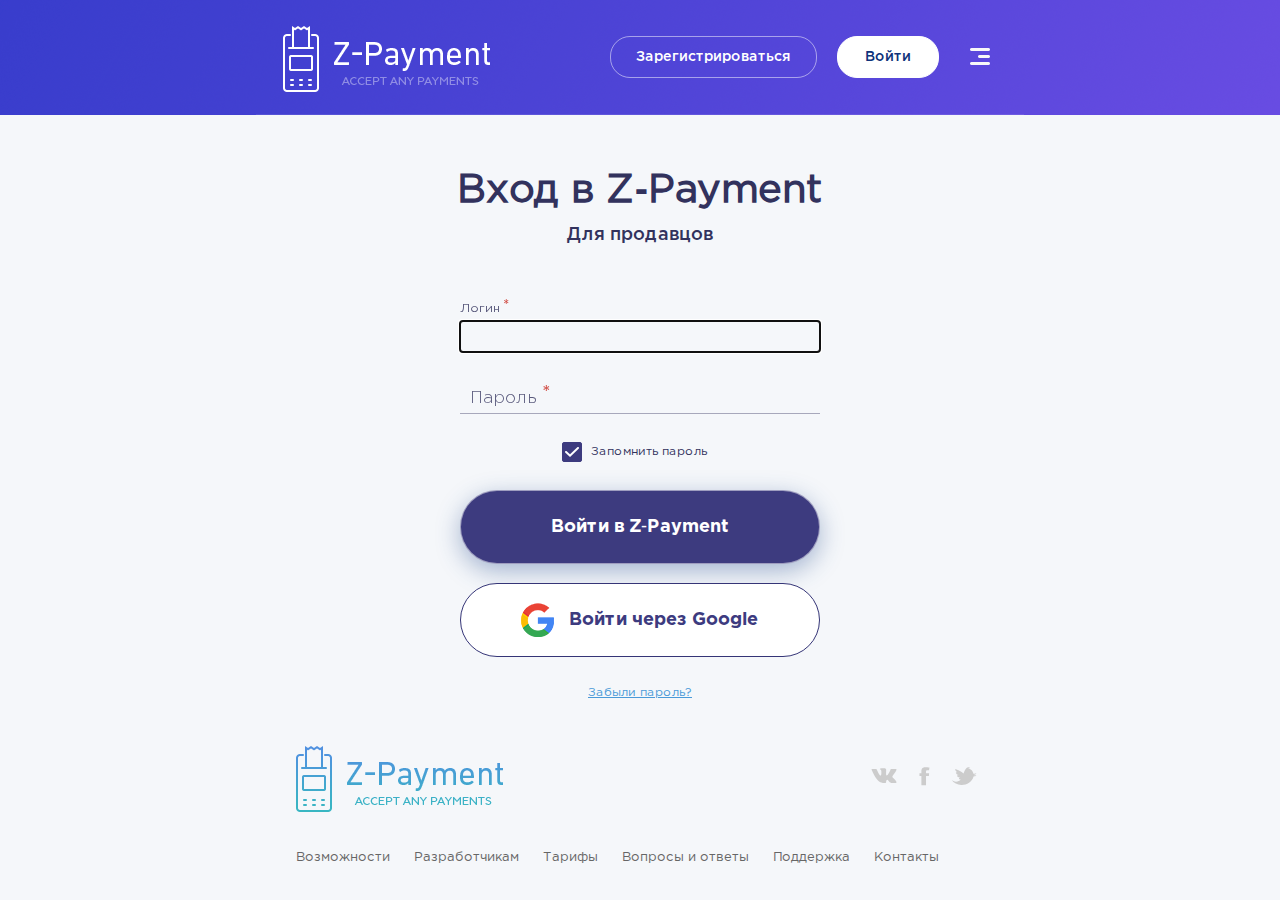
==== commit 44113c33: "Переделал иконки соцсетей из растрового в векторный формат" ====
--- a/enter.html
+++ b/enter.html
@@ -8,7 +8,7 @@
   <meta name="format-detection" content="telephone=no">
   <meta name="description" content="Z-Payment - Принимайте все методы оплаты от всех клиентов!">
   <link rel="stylesheet" href="styles/normalize.min.css">
-  <link rel="stylesheet" href="styles/styles.min.css">
+  <link rel="stylesheet" href="styles/styles.css">
   <link rel="icon" type="image/png" sizes="32x32" href="favicon-32x32.png">
   <link rel="icon" type="image/png" sizes="16x16" href="favicon-16x16.png">
 </head>
@@ -123,16 +123,19 @@
       <li class="socials__item">
         <a class="socials__link socials__link_vkontakte" href="#">
           <span class="visually-hidden">Вконтакте</span>
+          <svg height="16" viewBox="0 0 26 16" width="26" xmlns="http://www.w3.org/2000/svg"><path d="m1704.7967 80.5071c-2.093-2.026-1.812-1.697.708-5.204 1.536-2.133 2.148-3.438 1.955-3.992-.183-.534-1.313-.392-1.313-.392l-3.753.025s-.284-.041-.49.088c-.199.126-.331.422-.331.422s-.594 1.651-1.386 3.054c-1.672 2.963-2.343 3.123-2.616 2.938-.635-.431-.476-1.724-.476-2.644 0-2.871.417-4.07-.814-4.378-.406-.104-.707-.17-1.753-.181-1.337-.017-2.472 0-3.114.33-.427.219-.757.703-.555.732.249.035.809.158 1.109.581.385.548.371 1.775.371 1.775s.221 3.381-.518 3.801c-.505.287-1.2-.299-2.691-2.989-.763-1.378-1.341-2.901-1.341-2.901s-.11-.282-.31-.437c-.241-.182-.577-.241-.577-.241l-3.568.025s-.537.015-.732.259c-.176.217-.014.662-.014.662s2.794 6.821 5.956 10.26c2.902 3.154 6.196 2.946 6.196 2.946h1.496s.45-.053.679-.308c.213-.242.205-.686.205-.686s-.028-2.092.902-2.399c.915-.301 2.094 2.02 3.342 2.915.944.677 1.66.527 1.66.527l3.335-.049s1.746-.112.918-1.546c-.066-.117-.48-1.058-2.48-2.993" fill="#ccc" fill-rule="evenodd" transform="translate(-1682 -70)"/></svg>
         </a>
       </li>
       <li class="socials__item">
         <a class="socials__link socials__link_facebook" href="#">
           <span class="visually-hidden">Фейсбук</span>
+          <svg height="19" viewBox="0 0 11 19" width="11" xmlns="http://www.w3.org/2000/svg"><path d="m1735.4998 69.5891-.486 2.755c-.353-.102-.693-.158-.967-.19l-.033.19c-.369-.107-.725-.163-1.004-.194-.553.091-.984.368-.984.942v.281.982.84h2.085 1l-.218 2.687h-1-1.867v9.345h-1-2.619-1.001v-9.345h-.918-1.001v-2.687h1.001.918v-.84-.841-.141c0-.795.025-2.009.632-2.78.631-.794 1.507-1.355 2.988-1.355 0 0 .339 0 .817.018.065-.001.116-.018.183-.018 0 0 2.43 0 3.474.351" fill="#ccc" fill-rule="evenodd" transform="translate(-1725 -69)"/></svg>
         </a>
       </li>
       <li class="socials__item">
         <a class="socials__link socials__link_twitter" href="#">
           <span class="visually-hidden">Твиттер</span>
+          <svg height="18" viewBox="0 0 26 18" width="26" xmlns="http://www.w3.org/2000/svg"><path d="m1781.4998 77.2893c-.249.051-.523.077-.772.077-.648 0-1.446-.102-2.069-.382 1.097-.077 2.293-.586 2.741-1.677-.523.304-1.495.481-2.067.481-.3 0-.599-.05-.897-.152-.499-2.568-2.592-5.237-5.432-4.932.449-.178 2.168-.56 2.168-1.017 0-.229-.199-.279-.374-.279-.622 0-1.47.431-2.093.635.474-.179 1.246-.483 1.32-1.043-.722.102-1.42.458-1.943.967.2-.229.349-.483.374-.788-2.018 1.347-3.113 4.093-3.911 6.33-.573-.585-1.196-1.194-1.894-1.602-2.043-1.168-4.235-2.11-6.403-2.949l-.025.204c-.049 1.374 1.048 2.466 2.143 3.076h-.199c-.448 0-.896.077-1.32.203.273 1.526 1.37 2.238 2.789 2.594-.672.051-1.245.177-1.718.712.598 1.22 1.794 1.729 3.089 1.576-.448.203-1.022.585-1.022 1.144 0 .864 1.121 1.17 1.794 1.068-1.245 1.348-2.939 2.11-4.758 2.11-1.669 0-3.314-.661-4.509-1.83 2.366 3.356 5.978 5.187 9.99 5.187 5.157 0 10.737-3.153 12.008-8.543 1.121.026 2.218-.306 2.99-1.17" fill="#ccc" fill-rule="evenodd" transform="translate(-1756 -69)"/></svg>
         </a>
       </li>
     </ul>
--- a/styles/styles.css
+++ b/styles/styles.css
@@ -0,0 +1,4321 @@
+/* ------------- Fonts ------------- */
+
+@font-face {
+  font-family: "GothamPro-Light";
+  font-style: normal;
+  font-weight: normal;
+  src: local("GothamPro-Light"),
+       url(../fonts/web/GothamPro-Light.woff2) format("woff2"),
+       url(../fonts/web/GothamPro-Light.woff) format("woff");
+}
+
+@font-face {
+  font-family: "GothamPro-Regular";
+  font-style: normal;
+  font-weight: normal;
+  src: local("GothamPro"), local("GothamPro-Regular"),
+       url(../fonts/web/GothamPro-Regular.woff2) format("woff2"),
+       url(../fonts/web/GothamPro-Regular.woff) format("woff");
+}
+
+@font-face {
+  font-family: "GothamPro-Medium";
+  font-style: normal;
+  font-weight: normal;
+  src: local("GothamPro-Medium"),
+       url(../fonts/web/GothamPro-Medium.woff2) format("woff2"),
+       url(../fonts/web/GothamPro-Medium.woff) format("woff");
+}
+
+@font-face {
+  font-family: "GothamPro-Bold";
+  font-style: normal;
+  font-weight: normal;
+  src: local("GothamPro-Bold"),
+       url(../fonts/web/GothamPro-Bold.woff2) format("woff2"),
+       url(../fonts/web/GothamPro-Bold.woff) format("woff");
+}
+
+
+/* ------------- Сommon styles ------------- */
+
+html {
+  -webkit-box-sizing: border-box;
+  box-sizing: border-box;
+}
+
+*, *::before, *::after {
+  -webkit-box-sizing: inherit;
+  box-sizing: inherit;
+}
+
+body {
+  min-width: 320px;
+  margin: 0;
+  padding: 0;
+
+  font-family: "GothamPro-Regular", "Arial", sans-serif;
+  font-size: 14px;
+  line-height: 30px;
+  color: #32325d;
+
+  background-color: #f5f7fa;
+  background-repeat: no-repeat;
+}
+
+.container {
+  position: relative;
+
+  margin: 0 auto;
+  padding: 0;
+}
+
+img {
+  display: block;
+  max-width: 100%;
+  height: auto;
+}
+
+a {
+  text-decoration: none;
+}
+
+button {
+  padding: 0;
+
+  border: none;
+
+  cursor: pointer;
+}
+
+button[disabled] {
+  cursor: default;
+}
+
+.button {
+  display: -moz-inline-flex;
+  display: -ms-inline-flex;
+  display: -o-inline-flex;
+  display: -webkit-inline-box;
+  display: -ms-inline-flexbox;
+  display: inline-flex;
+  -webkit-box-pack: center;
+  -ms-flex-pack: center;
+  justify-content: center;
+  -webkit-box-align: center;
+  -ms-flex-align: center;
+  align-items: center;
+  padding: 5px 25px;
+
+  font-family: "GothamPro-Medium", "Arial", sans-serif;
+  font-size: 14px;
+  line-height: 30px;
+  text-align: center;
+  color: #ffffff;
+
+  border: 1px solid rgba(255, 255, 255, 0.5);
+  border-radius: 20px;
+}
+
+.button:hover,
+.button:focus {
+  background-color: #7665e3;
+}
+
+.button_big {
+  padding: 18px 28px;
+
+  font-family: "GothamPro-Bold", "Arial", sans-serif;
+  font-size: 18px;
+
+  border-radius: 35px;
+}
+
+.button_medium {
+  padding: 5px 15px;
+
+  font-family: "GothamPro-Light", "Arial", sans-serif;
+  font-size: 18px;
+
+  border-radius: 35px;
+}
+
+.button_white {
+  color: #0e327a;
+
+  background-color: #ffffff;
+  border: 1px solid rgba(255, 255, 255, 1);
+}
+
+.button_white:hover,
+.button_white:focus {
+  color: #ffffff;
+
+  background-color: #9281e9;
+  border: 1px solid #9281e9;
+}
+
+.button_blue {
+  background-color: #3d3b7f;
+
+  -webkit-box-shadow: 0 7px 25px rgba(43, 81, 144, 0.4);
+  box-shadow: 0 7px 25px rgba(43, 81, 144, 0.4);
+}
+
+.button_blue:hover,
+.button_blue:focus {
+  background-color: #504da7;
+}
+
+.button_red {
+  background-color: #cf453c;
+}
+
+.button_red:hover,
+.button_red:focus {
+  background-color: #ed6f6f;
+}
+
+.inline-link {
+  text-decoration: underline;
+  color: #4a9ad8;
+}
+
+.inline-link:hover,
+.inline-link:focus {
+  text-decoration: none;
+}
+
+input {
+  -moz-appearance: none;
+  -webkit-appearance: none;
+  border-radius: 0;
+}
+
+.visually-hidden:not(:focus):not(:active),
+input[type="checkbox"].visually-hidden,
+input[type="radio"].visually-hidden {
+  position: absolute;
+
+  width: 1px;
+  height: 1px;
+  margin: -1px;
+  padding: 0;
+
+  white-space: nowrap;
+
+  border: 0;
+
+  -webkit-clip-path: inset(100%);
+  clip-path: inset(100%);
+  clip: rect(0, 0, 0, 0);
+  overflow: hidden;
+}
+
+legend.visually-hidden {
+  display: block;
+}
+
+
+/* ------------- Carousel swipe ------------- */
+
+.carousel {
+  display: -webkit-flex;
+  display: -moz-flex;
+  display: -ms-flex;
+  display: -o-flex;
+  display: flex;
+  justify-content: center;
+}
+
+.carousel-inner {
+  width: 300px;
+}
+
+.carousel-inner > .item {
+  position: relative;
+
+  display: block;
+}
+
+.carousel-inner > .advantages-item_hidden,
+.carousel-inner > .use-cases__item_hidden,
+.carousel-inner > .reviews__item_hidden {
+  display: none;
+}
+
+.carousel-inner > .active,
+.carousel-inner > .next,
+.carousel-inner > .prev {
+  display: block;
+}
+
+.carousel-inner > .active {
+  left: 0;
+}
+
+.carousel-inner > .next,
+.carousel-inner > .prev {
+  position: absolute;
+  top: 0;
+
+  width: 100%;
+}
+
+.carousel-inner > .next {
+  left: 100%;
+}
+
+.carousel-inner > .prev {
+  left: -100%;
+}
+
+.carousel-inner > .next.left,
+.carousel-inner > .prev.right {
+  left: 0;
+}
+
+.carousel-inner > .active.left {
+  left: -100%;
+}
+
+.carousel-inner > .active.right {
+  left: 100%;
+}
+
+
+@media screen and (min-width: 768px) {
+
+  .carousel-inner {
+    width: auto;
+  }
+
+  .carousel-inner > .item {
+    display: block;
+  }
+
+  .carousel-inner > .use-cases__item_hidden {
+    display: none;
+  }
+
+  .carousel-inner > .reviews__item_hidden {
+    display: none;
+  }
+
+  .carousel-inner > .reviews__item_visible {
+    display: block;
+  }
+
+}
+
+@media screen and (min-width: 1480px) {
+
+  .carousel-inner > .use-cases__item_hidden {
+    display: block;
+  }
+
+}
+
+
+/* ------------- Mobile styles (320px) ------------- */
+
+body {
+  background-image: url(../images/backgrounds/bg-stars.png),
+                    url(../images/backgrounds/bg-chains.png),
+                    url(../images/backgrounds/bg-logos.png),
+                    url(../images/backgrounds/bg-top.png);
+  background-position: -430px 216px,
+                       -690px 63px,
+                       -578px 163px,
+                       center top;
+}
+
+.main-page_visible {
+  background-position: -430px 676px,
+                       -690px 523px,
+                       -578px 623px,
+                       center 460px;
+}
+
+.inner-page {
+  display: -moz-flex;
+  display: -ms-flex;
+  display: -o-flex;
+  display: -webkit-box;
+  display: -ms-flexbox;
+  display: flex;
+  -moz-flex-direction: column;
+  -ms-flex-direction: column;
+  -o-flex-direction: column;
+  -webkit-box-orient: vertical;
+  -webkit-box-direction: normal;
+          flex-direction: column;
+  min-height: 100vh;
+
+  background-image: none;
+}
+
+.inner-page_visible {
+  height: auto;
+}
+
+.inner-page__main-header {
+  margin: 0;
+
+  font-family: "GothamPro-Regular", "Arial", sans-serif;
+  font-size: 20px;
+  line-height: 40px;
+  text-align: center;
+}
+
+.container {
+  width: 320px;
+}
+
+
+/* ------------- Header ------------- */
+
+.page-header {
+  min-height: 80px;
+}
+
+.page-header_inner {
+  color: #ffffff;
+
+  background-color: #333cc9;
+  background-image: url(../images/backgrounds/bg-top.png);
+  background-repeat: no-repeat;
+  background-position: center top;
+}
+
+.container_page-header {
+  display: -moz-flex;
+  display: -ms-flex;
+  display: -o-flex;
+  display: -webkit-box;
+  display: -ms-flexbox;
+  display: flex;
+  -ms-flex-wrap: wrap;
+  -o-flex-wrap: wrap;
+  flex-wrap: wrap;
+}
+
+.main-navigation {
+  display: -moz-flex;
+  display: -ms-flex;
+  display: -o-flex;
+  display: -webkit-box;
+  display: -ms-flexbox;
+  display: flex;
+  -moz-flex-direction: column;
+  -ms-flex-direction: column;
+  -o-flex-direction: column;
+  -webkit-box-orient: vertical;
+  -webkit-box-direction: normal;
+          flex-direction: column;
+  -webkit-box-pack: justify;
+      -ms-flex-pack: justify;
+          justify-content: space-between;
+}
+
+.main-navigation_visible {
+  min-height: 540px;
+  padding-bottom: 18px;
+
+  background-image: -webkit-gradient(linear, left top, right bottom, from(#323bc9), to(#7f53ed));
+
+  background-image: -webkit-linear-gradient(left top, #323bc9, #7f53ed);
+
+  background-image: -o-linear-gradient(left top, #323bc9, #7f53ed);
+
+  background-image: linear-gradient(to right bottom, #323bc9, #7f53ed);
+}
+
+.main-navigation__logo {
+  -webkit-box-ordinal-group: 1;
+      -ms-flex-order: 0;
+          order: 0;
+  margin-top: 13px;
+  margin-left: 20px;
+  margin-bottom: 14px;
+}
+
+.logo__image {
+  width: auto;
+  height: auto;
+}
+
+.logo__image_white {
+  max-width: 166px;
+  max-height: 53px;
+}
+
+.main-navigation__button {
+  display: -moz-inline-flex;
+  display: -ms-inline-flex;
+  display: -o-inline-flex;
+  display: -webkit-inline-box;
+  display: -ms-inline-flexbox;
+  display: inline-flex;
+  -webkit-box-ordinal-group: 2;
+      -ms-flex-order: 1;
+          order: 1;
+  margin-left: auto;
+  margin-top: 28px;
+  margin-right: 20px;
+  padding: 0;
+
+  background-color: transparent;
+  background-image: url(../images/sprite.png);
+  background-repeat: no-repeat;
+  border: none;
+}
+
+.main-navigation__button:hover,
+.main-navigation__button:focus {
+  opacity: 0.5;
+}
+
+.main-navigation__button_open {
+  width: 20px;
+  height: 17px;
+
+  background-position: -45px -188px;
+}
+
+.main-navigation__button_close {
+  width: 20px;
+  height: 17px;
+
+  background-position: -563px -26px;
+}
+
+.main-navigation__button_hidden {
+  display: none;
+}
+
+.site-navigation,
+.user-navigation,
+.language-navigation {
+  width: 100%;
+  margin: 0;
+  padding: 0;
+
+  list-style-type: none;
+}
+
+.site-navigation_header {
+  display: none;
+  -moz-flex-direction: column;
+  -ms-flex-direction: column;
+  -o-flex-direction: column;
+  -webkit-box-orient: vertical;
+  -webkit-box-direction: normal;
+          flex-direction: column;
+  -webkit-box-ordinal-group: 3;
+      -ms-flex-order: 2;
+          order: 2;
+  margin-bottom: 10px;
+  padding-top: 34px;
+
+  text-align: center;
+
+  border-top: 1px solid rgba(255, 255, 255, 0.1);
+}
+
+.site-navigation_visible {
+  display: -moz-flex;
+  display: -ms-flex;
+  display: -o-flex;
+  display: -webkit-box;
+  display: -ms-flexbox;
+  display: flex;
+}
+
+.site-navigation__item_header {
+  line-height: 28px;
+
+  margin-bottom: 22px;
+}
+
+.site-navigation__item_current {
+  border-bottom: 1px solid rgba(255, 255, 255, 0.1);
+}
+
+.site-navigation__link_header {
+  display: -moz-inline-flex;
+  display: -ms-inline-flex;
+  display: -o-inline-flex;
+  display: -webkit-inline-box;
+  display: -ms-inline-flexbox;
+  display: inline-flex;
+  font-family: "GothamPro-Medium", "Arial", sans-serif;
+  font-size: 18px;
+  line-height: 26px;
+
+  color: #ffffff;
+
+  border-bottom: 2px solid transparent;
+}
+
+.site-navigation__link_header:hover,
+.site-navigation__link_header:focus,
+.site-navigation__link_current {
+  border-bottom: 2px solid #ffffff;
+}
+
+.user-navigation {
+  display: none;
+  -ms-flex-wrap: wrap;
+  -o-flex-wrap: wrap;
+  flex-wrap: wrap;
+  -webkit-box-pack: center;
+      -ms-flex-pack: center;
+          justify-content: center;
+  -webkit-box-align: end;
+      -ms-flex-align: end;
+          align-items: flex-end;
+  -webkit-box-ordinal-group: 4;
+      -ms-flex-order: 3;
+          order: 3;
+  min-height: 104px;
+}
+
+.user-navigation_visible {
+  display: -moz-flex;
+  display: -ms-flex;
+  display: -o-flex;
+  display: -webkit-box;
+  display: -ms-flexbox;
+  display: flex;
+}
+
+.user-navigation__item {
+  display: -moz-inline-flex;
+  display: -ms-inline-flex;
+  display: -o-inline-flex;
+  display: -webkit-inline-box;
+  display: -ms-inline-flexbox;
+  display: inline-flex;
+  margin-bottom: 10px;
+}
+
+.user-navigation__item_exit {
+  margin-left: 19px;
+  margin-bottom: 24px;
+}
+
+.user-navigation__item_hidden {
+  display: none;
+}
+
+.user-navigation__button {
+  position: relative;
+  display: -moz-inline-flex;
+  display: -ms-inline-flex;
+  display: -o-inline-flex;
+  display: -webkit-inline-box;
+  display: -ms-inline-flexbox;
+  display: inline-flex;
+  min-width: 202px;
+  max-width: 300px;
+}
+
+.user-navigation__button_personal-area {
+  min-width: 170px;
+  padding-left: 45px;
+  padding-right: 20px;
+}
+
+.user-navigation__button_personal-area::before {
+  content: "";
+
+  position: absolute;
+  top: 50%;
+  left: 20px;
+
+  display: block;
+  width: 16px;
+  height: 17px;
+
+  background-image: url(../images/sprite.png);
+  background-position: -75px -471px;
+  background-repeat: no-repeat;
+
+  -webkit-transform: translateY(-50%);
+
+      -ms-transform: translateY(-50%);
+
+          transform: translateY(-50%);
+}
+
+.user-navigation__button_exit {
+  width: 15px;
+  min-width: auto;
+  height: 16px;
+
+  background-color: transparent;
+  background-image: url(../images/sprite.png);
+  background-position: -566px -53px;
+  background-repeat: no-repeat;
+  border: none;
+}
+
+.user-navigation__button_exit:hover,
+.user-navigation__button_exit:focus {
+  opacity: 0.5;
+}
+
+.language-navigation {
+  display: none;
+}
+
+.language-navigation_visible {
+  display: -moz-flex;
+  display: -ms-flex;
+  display: -o-flex;
+  display: -webkit-box;
+  display: -ms-flexbox;
+  display: flex;
+  -webkit-box-pack: center;
+      -ms-flex-pack: center;
+          justify-content: center;
+}
+
+.language-navigation__button {
+  display: -moz-inline-flex;
+  display: -ms-inline-flex;
+  display: -o-inline-flex;
+  display: -webkit-inline-box;
+  display: -ms-inline-flexbox;
+  display: inline-flex;
+  padding: 0 9px;
+
+  font-family: "GothamPro-Medium", "Arial", sans-serif;
+  font-size: 13px;
+  line-height: 30px;
+  text-transform: uppercase;
+
+  color: rgba(255, 255, 255, 0.5);
+}
+
+.language-navigation__button:hover,
+.language-navigation__button:focus,
+.language-navigation__button_current {
+  color: rgba(255, 255, 255, 1);
+}
+
+
+/* ------------- Main content ------------- */
+
+.page-content_inner {
+  display: -moz-flex;
+  display: -ms-flex;
+  display: -o-flex;
+  display: -webkit-box;
+  display: -ms-flexbox;
+  display: flex;
+  -moz-flex-direction: column;
+  -ms-flex-direction: column;
+  -o-flex-direction: column;
+  -webkit-box-orient: vertical;
+  -webkit-box-direction: normal;
+          flex-direction: column;
+  -webkit-box-pack: center;
+      -ms-flex-pack: center;
+          justify-content: center;
+  -webkit-box-flex: 1;
+      -ms-flex-positive: 1;
+          flex-grow: 1;
+  padding: 34px 0;
+}
+
+.indicators {
+  display: -moz-flex;
+  display: -ms-flex;
+  display: -o-flex;
+  display: -webkit-box;
+  display: -ms-flexbox;
+  display: flex;
+  -webkit-box-pack: center;
+      -ms-flex-pack: center;
+          justify-content: center;
+  margin: 0;
+  margin-bottom: 20px;
+  padding: 0;
+
+  list-style-type: none;
+}
+
+.indicator_pagination {
+  display: block;
+  width: 10px;
+  height: 10px;
+  margin-right: 10px;
+
+  background-color: #d7d9e3;
+  border-radius: 50%;
+}
+
+.indicator_pagination:last-child {
+  margin-right: 0;
+}
+
+.indicator_pagination_current {
+  background-color: #32335c;
+}
+
+.indicator_radio {
+  position: absolute;
+  top: 5px;
+  left: -27px;
+
+  display: block;
+  width: 30px;
+  height: 30px;
+
+  border: 1px solid #afafc0;
+  border-radius: 50%;
+}
+
+
+/* ------------- Intro ------------- */
+
+.intro {
+  position: relative;
+
+  padding-bottom: 20px;
+  padding-top: 386px;
+}
+
+.intro::after {
+  content: "";
+
+  position: absolute;
+  top: 42px;
+  left: 50%;
+
+  display: block;
+  width: 310px;
+  height: 347px;
+
+  background-image: url(../images/sprite.png);
+  background-repeat: no-repeat;
+  background-position: -410px -5px;
+  background-size: cover;
+
+  -webkit-transform: translateX(-50%);
+
+      -ms-transform: translateX(-50%);
+
+          transform: translateX(-50%);
+}
+
+.intro__text {
+  margin: 0;
+  padding: 0 17px;
+
+  font-family: "GothamPro-Medium", "Arial", sans-serif;
+  font-size: 18px;
+  line-height: 30px;
+
+  color: #ffffff;
+}
+
+.intro__text strong {
+  font-family: "GothamPro-Bold", "Arial", sans-serif;
+}
+
+.intro__text_big,
+.intro__text_huge {
+  font-family: "GothamPro-Regular", "Arial", sans-serif;
+  line-height: 40px;
+}
+
+.intro__text_big {
+  margin-bottom: 7px;
+
+  font-size: 25px;
+}
+
+.intro__text_huge {
+  margin-bottom: 20px;
+
+  font-size: 26px;
+}
+
+
+/* ------------- Advantages ------------- */
+
+.advantages {
+  padding-bottom: 41px;
+
+  text-align: center;
+}
+
+.advantages-list {
+  display: -moz-flex;
+  display: -ms-flex;
+  display: -o-flex;
+  display: -webkit-box;
+  display: -ms-flexbox;
+  display: flex;
+  -ms-flex-wrap: wrap;
+  -o-flex-wrap: wrap;
+  flex-wrap: wrap;
+  -webkit-box-pack: center;
+      -ms-flex-pack: center;
+          justify-content: center;
+  margin: 0;
+  padding: 0;
+
+  list-style-type: none;
+}
+
+.advantages-item {
+  position: relative;
+
+  display: block;
+  width: 300px;
+  min-height: 404px;
+  margin-bottom: 20px;
+  padding: 0 10px;
+  padding-top: 180px;
+  padding-bottom: 40px;
+
+  text-align: center;
+
+  background-color: #ffffff;
+  border-radius: 5px;
+  -webkit-box-shadow: 0 7px 25px rgba(43, 81, 144, 0.2);
+  box-shadow: 0 7px 25px rgba(43, 81, 144, 0.2);
+}
+
+.advantages-item_hidden {
+  display: none;
+}
+
+.advantages-item::before {
+  content: "";
+
+  position: absolute;
+  top: 97px;
+  left: 50%;
+  display: -moz-inline-flex;
+  display: -ms-inline-flex;
+  display: -o-inline-flex;
+  display: -webkit-inline-box;
+  display: -ms-inline-flexbox;
+  display: inline-flex;
+
+  background-image: url(../images/sprite.png);
+  background-repeat: no-repeat;
+
+  -webkit-transform: translate(-50%, -50%);
+
+      -ms-transform: translate(-50%, -50%);
+
+          transform: translate(-50%, -50%);
+}
+
+.advantages-item_methods::before {
+  width: 94px;
+  height: 93px;
+
+  background-position: -5px -5px;
+}
+
+.advantages-item_payments::before {
+  width: 153px;
+  height: 88px;
+
+  background-position: -109px -5px;
+}
+
+.advantages-item_widget::before {
+  width: 93px;
+  height: 90px;
+
+  background-position: -272px -5px;
+}
+
+.advantages-item_automation::before {
+  width: 117px;
+  height: 89px;
+
+  background-position: -375px -5px;
+}
+
+.advantages-item_cashbox::before {
+  width: 131px;
+  height: 90px;
+
+  background-position: -109px -104px;
+}
+
+.advantages-item_modules::before {
+  width: 122px;
+  height: 88px;
+
+  background-position: -375px -104px;
+}
+
+.advantages-header {
+  margin: 0;
+  margin-bottom: 10px;
+
+  font-family: "GothamPro-Medium", "Arial", sans-serif;
+  font-size: 18px;
+}
+
+.advantages-text {
+  margin: 0;
+}
+
+.advantages__button {
+  max-width: 300px;
+  margin-bottom: 21px;
+}
+
+.advantages-comment {
+  margin: 0;
+  margin-bottom: 7px;
+
+  font-family: "GothamPro-Regular", "Arial", sans-serif;
+  font-size: 12px;
+  line-height: 14px;
+  color: rgba(50, 50, 93, 0.5);
+}
+
+
+/* ------------- Use cases ------------- */
+
+.use-cases {
+  padding-bottom: 97px;
+}
+
+.use-cases h2 {
+  margin: 0;
+  margin-bottom: 10px;
+
+  font-family: "GothamPro-Medium", "Arial", sans-serif;
+  font-size: 18px;
+  line-height: 30px;
+  text-transform: uppercase;
+  text-align: center;
+}
+
+.use-cases__list {
+  display: -moz-flex;
+  display: -ms-flex;
+  display: -o-flex;
+  display: -webkit-box;
+  display: -ms-flexbox;
+  display: flex;
+  -ms-flex-wrap: wrap;
+  -o-flex-wrap: wrap;
+  flex-wrap: wrap;
+  -webkit-box-pack: center;
+      -ms-flex-pack: center;
+          justify-content: center;
+  margin: 0;
+  padding: 0;
+
+  list-style-type: none;
+}
+
+.use-cases__item {
+  display: block;
+  width: 300px;
+  margin-bottom: 20px;
+  padding: 30px;
+  padding-left: 22px;
+  padding-right: 18px;
+
+  background-color: #ffffff;
+  border-radius: 5px;
+
+  -webkit-box-shadow: 0 7px 25px rgba(43, 81, 144, 0.2);
+  box-shadow: 0 7px 25px rgba(43, 81, 144, 0.2);
+}
+
+.use-cases__item_donation {
+  padding-top: 0;
+  padding-left: 22px;
+}
+
+.use-cases__item_hidden {
+  display: none;
+}
+
+.use-cases__header {
+  margin: 0;
+
+  font-family: "GothamPro-Medium", "Arial", sans-serif;
+  font-size: 18px;
+}
+
+.use-cases__price {
+  font-family: "GothamPro-Light", "Arial", sans-serif;
+  font-size: 40px;
+  line-height: 40px;
+  font-weight: 100;
+  letter-spacing: -2px;
+}
+
+.use-cases__controls {
+  display: none;
+}
+
+.product-widget {
+  display: -moz-flex;
+  display: -ms-flex;
+  display: -o-flex;
+  display: -webkit-box;
+  display: -ms-flexbox;
+  display: flex;
+  -ms-flex-wrap: wrap;
+  -o-flex-wrap: wrap;
+  flex-wrap: wrap;
+  -webkit-box-align: start;
+      -ms-flex-align: start;
+          align-items: flex-start;
+}
+
+.product-widget__header {
+  -webkit-box-ordinal-group: 2;
+      -ms-flex-order: 1;
+          order: 1;
+  margin-left: 10px;
+  margin-bottom: 6px;
+}
+
+.product-widget__picture {
+  margin: auto;
+}
+
+.product-widget__image {
+  -webkit-box-ordinal-group: 1;
+      -ms-flex-order: 0;
+          order: 0;
+  width: auto;
+  max-width: 178px;
+  height: auto;
+  max-height: 210px;
+  margin: auto;
+  margin-bottom: 30px;
+}
+
+.product-widget__text {
+  -webkit-box-ordinal-group: 3;
+      -ms-flex-order: 2;
+          order: 2;
+  margin: 0;
+  margin-left: 10px;
+  margin-bottom: 10px;
+
+  line-height: 20px;
+}
+
+.product-widget__price {
+  -webkit-box-ordinal-group: 4;
+      -ms-flex-order: 3;
+          order: 3;
+  margin-top: 16px;
+  margin-left: 10px;
+  margin-right: auto;
+}
+
+.product-widget__form {
+  display: -moz-flex;
+  display: -ms-flex;
+  display: -o-flex;
+  display: -webkit-box;
+  display: -ms-flexbox;
+  display: flex;
+  -webkit-box-ordinal-group: 5;
+      -ms-flex-order: 4;
+          order: 4;
+  width: 120px;
+  height: 42px;
+  margin-top: 11px;
+  margin-bottom: 20px;
+  padding: 0;
+
+  border: 1px solid #adadbe;
+  border-radius: 30px;
+}
+
+.product-widget__form-field_text {
+  width: 38px;
+  margin: 0;
+  padding: 0;
+
+  font-family: "GothamPro-Medium", "Arial", sans-serif;
+  font-size: 18px;
+  text-align: center;
+
+  border: none;
+}
+
+.product-widget__form-button_decrease,
+.product-widget__form-button_increase {
+  width: 40px;
+  padding: 0;
+
+  font-family: "GothamPro-Medium", "Arial", sans-serif;
+  font-size: 18px;
+
+  background-color: transparent;
+  border: none;
+}
+
+.product-widget__form-button_decrease:hover,
+.product-widget__form-button_decrease:focus,
+.product-widget__form-button_increase:hover,
+.product-widget__form-button_increase:focus {
+  opacity: 0.5;
+}
+
+.product-widget__form-button_decrease:disabled:hover,
+.product-widget__form-button_decrease:disabled:focus,
+.product-widget__form-button_increase:disabled:hover,
+.product-widget__form-button_increase:disabled:focus {
+  opacity: 1;
+}
+
+.product-widget__form-button_submit {
+  -webkit-box-ordinal-group: 6;
+      -ms-flex-order: 5;
+          order: 5;
+  width: 100%;
+}
+
+.subscription-widget {
+  display: -moz-flex;
+  display: -ms-flex;
+  display: -o-flex;
+  display: -webkit-box;
+  display: -ms-flexbox;
+  display: flex;
+  -ms-flex-wrap: wrap;
+  -o-flex-wrap: wrap;
+  flex-wrap: wrap;
+  padding-top: 20px;
+  padding-bottom: 20px;
+}
+
+.subscription-widget__header {
+  -webkit-box-ordinal-group: 2;
+      -ms-flex-order: 1;
+          order: 1;
+  margin-left: 10px;
+  margin-bottom: 32px;
+}
+
+.subscription-widget__image {
+  display: block;
+  width: auto;
+  max-width: 160px;
+  height: auto;
+  max-height: 210px;
+  margin-bottom: 6px;
+}
+
+.subscription-widget__link {
+  -webkit-box-ordinal-group: 1;
+      -ms-flex-order: 0;
+          order: 0;
+  margin-left: 10px;
+  margin-bottom: 25px;
+
+  line-height: 20px;
+}
+
+.subscription-widget__price {
+  -webkit-box-ordinal-group: 3;
+      -ms-flex-order: 2;
+          order: 2;
+  margin-left: 10px;
+  margin-bottom: 41px;
+}
+
+.subscription-widget__form {
+  -webkit-box-ordinal-group: 4;
+      -ms-flex-order: 3;
+          order: 3;
+  width: 100%;
+}
+
+.subscription-widget__form-button_submit {
+  width: 100%;
+}
+
+.advertising-widget {
+  position: relative;
+  display: -moz-flex;
+  display: -ms-flex;
+  display: -o-flex;
+  display: -webkit-box;
+  display: -ms-flexbox;
+  display: flex;
+  -ms-flex-wrap: wrap;
+  -o-flex-wrap: wrap;
+  flex-wrap: wrap;
+  padding-top: 99px;
+  padding-bottom: 20px;
+}
+
+.advertising-widget::before {
+  content: "";
+
+  position: absolute;
+  top: 10px;
+  left: 10px;
+
+  display: block;
+  width: 54px;
+  height: 75px;
+
+  background-image: url(../images/sprite.png);
+  background-repeat: no-repeat;
+  background-position: -502px -5px;
+}
+
+.advertising-widget__header {
+  -webkit-box-ordinal-group: 1;
+      -ms-flex-order: 0;
+          order: 0;
+  margin-left: 10px;
+  margin-bottom: 39px;
+}
+
+.advertising-widget__form {
+  -webkit-box-ordinal-group: 2;
+      -ms-flex-order: 1;
+          order: 1;
+  margin-left: 10px;
+  margin-right: auto;
+  margin-bottom: 45px;
+}
+
+.advertising-widget__form-label {
+  display: block;
+
+  line-height: 20px;
+}
+
+.advertising-widget__form-select {
+  position: relative;
+  left: -8px;
+
+  display: block;
+  font-family: "GothamPro-Medium", "Arial", sans-serif;
+  font-size: 18px;
+  line-height: 30px;
+
+  background-color: transparent;
+  border: none;
+
+  cursor: pointer;
+}
+
+.advertising-widget__price {
+  -webkit-box-ordinal-group: 3;
+      -ms-flex-order: 2;
+          order: 2;
+  margin-top: 3px;
+  margin-left: 10px;
+  margin-right: 15px;
+  margin-bottom: 41px;
+}
+
+.advertising-widget__form-button_submit {
+  -webkit-box-ordinal-group: 4;
+      -ms-flex-order: 3;
+          order: 3;
+  width: 100%;
+}
+
+.donation-widget {
+  display: -moz-flex;
+  display: -ms-flex;
+  display: -o-flex;
+  display: -webkit-box;
+  display: -ms-flexbox;
+  display: flex;
+  -ms-flex-wrap: wrap;
+  -o-flex-wrap: wrap;
+  flex-wrap: wrap;
+  -webkit-box-align: start;
+      -ms-flex-align: start;
+          align-items: flex-start;
+}
+
+.donation-widget__image {
+  -webkit-box-ordinal-group: 1;
+      -ms-flex-order: 0;
+          order: 0;
+  width: auto;
+  max-width: 139px;
+  height: auto;
+  max-height: 183px;
+  margin-left: 28px;
+  margin-right: auto;
+  margin-bottom: 20px;
+}
+
+.donation-widget__header {
+  -webkit-box-ordinal-group: 3;
+      -ms-flex-order: 2;
+          order: 2;
+  margin-left: 25px;
+  margin-bottom: 14px;
+}
+
+.donation-widget__link {
+  -webkit-box-ordinal-group: 2;
+      -ms-flex-order: 1;
+          order: 1;
+  margin-top: auto;
+  margin-left: 28px;
+  margin-right: 16px;
+  margin-bottom: 13px;
+
+  line-height: 20px;
+}
+
+.donation-widget__form {
+  display: -moz-flex;
+  display: -ms-flex;
+  display: -o-flex;
+  display: -webkit-box;
+  display: -ms-flexbox;
+  display: flex;
+  -moz-flex-direction: column;
+  -ms-flex-direction: column;
+  -o-flex-direction: column;
+  -webkit-box-orient: vertical;
+  -webkit-box-direction: normal;
+          flex-direction: column;
+  -webkit-box-align: start;
+      -ms-flex-align: start;
+          align-items: flex-start;
+  -webkit-box-ordinal-group: 4;
+      -ms-flex-order: 3;
+          order: 3;
+  width: 100%;
+  margin-left: 27px;
+}
+
+.donation-widget__form-label {
+  position: relative;
+
+  padding-left: 12px;
+
+  font-family: "GothamPro-Light", "Arial", sans-serif;
+  font-size: 20px;
+  line-height: 40px;
+  letter-spacing: -1px;
+
+  cursor: pointer;
+}
+
+.donation-widget__form-field_radio:checked + .donation-widget__form-label .indicator_radio::before {
+  content: "";
+
+  position: absolute;
+  top: 6px;
+  left: 6px;
+
+  display: block;
+  width: 16px;
+  height: 16px;
+
+  background-image: -webkit-gradient(linear, left top, right top, from(#38b7c2), to(#5090e0));
+
+  background-image: -webkit-linear-gradient(left, #38b7c2, #5090e0);
+
+  background-image: -o-linear-gradient(left, #38b7c2, #5090e0);
+
+  background-image: linear-gradient(to right, #38b7c2, #5090e0);
+  border-radius: 50%;
+}
+
+.donation-widget__form-field_radio:focus + .donation-widget__form-label .indicator_radio {
+  outline: thin dotted;
+  outline: 5px auto -webkit-focus-ring-color;
+}
+
+.donation-widget__price {
+  margin-top: 2px;
+  margin-bottom: 20px;
+
+  font-size: 30px;
+  line-height: 34px;
+}
+
+.donation-widget__form-field_text {
+  width: 183px;
+  margin-right: 6px;
+  padding: 0 10px;
+
+  font-family: "GothamPro-Light", "Arial", sans-serif;
+  font-size: 17px;
+  line-height: 28px;
+
+  border: none;
+  border-bottom: 1px solid #000;
+}
+
+.donation-widget__form-field_text::-webkit-input-placeholder {
+  color: rgba(50, 50, 93, 0.3);
+}
+
+.donation-widget__form-field_text:-ms-input-placeholder {
+  color: rgba(50, 50, 93, 0.3);
+}
+
+.donation-widget__form-field_text::-ms-input-placeholder {
+  color: rgba(50, 50, 93, 0.3);
+}
+
+.donation-widget__form-field_text::placeholder {
+  color: rgba(50, 50, 93, 0.3);
+}
+
+.donation-widget__form-button_submit {
+  -webkit-box-ordinal-group: 5;
+      -ms-flex-order: 4;
+          order: 4;
+  width: 100%;
+}
+
+
+/* ------------- Reviews ------------- */
+
+.reviews {
+  position: relative;
+
+  padding-bottom: 60px;
+}
+
+.reviews::before {
+  content: "";
+
+  position: absolute;
+  top: -263px;
+  left: 0;
+
+  display: block;
+  width: 100%;
+  height: 1089px;
+
+  background-image: url(../images/backgrounds/bg-stars.png),
+                    url(../images/backgrounds/bg-chains.png),
+                    url(../images/backgrounds/bg-logos.png),
+                    url(../images/backgrounds/bg-middle.png);
+  background-repeat: no-repeat;
+  background-position: -430px 216px,
+                       -690px 63px,
+                       -578px 163px,
+                       center top;
+
+  z-index: -1;
+}
+
+.container_reviews {
+  display: -moz-flex;
+  display: -ms-flex;
+  display: -o-flex;
+  display: -webkit-box;
+  display: -ms-flexbox;
+  display: flex;
+  -moz-flex-direction: column;
+  -ms-flex-direction: column;
+  -o-flex-direction: column;
+  -webkit-box-orient: vertical;
+  -webkit-box-direction: normal;
+          flex-direction: column;
+  -webkit-box-align: center;
+      -ms-flex-align: center;
+          align-items: center;
+}
+
+.reviews__wrapper {
+  padding-left: 15px;
+  padding-right: 5px;
+}
+
+.reviews__header {
+  margin: 0;
+  margin-bottom: 23px;
+
+  font-family: "GothamPro-Medium", "Arial", sans-serif;
+  font-size: 18px;
+  line-height: 30px;
+  text-transform: uppercase;
+  color: rgba(255, 255, 255, 0.5);
+}
+
+.reviews__list {
+  display: -moz-flex;
+  display: -ms-flex;
+  display: -o-flex;
+  display: -webkit-box;
+  display: -ms-flexbox;
+  display: flex;
+  -ms-flex-wrap: wrap;
+  -o-flex-wrap: wrap;
+  flex-wrap: wrap;
+  -webkit-box-pack: center;
+      -ms-flex-pack: center;
+          justify-content: center;
+  margin: 0;
+  padding: 0;
+
+  list-style-type: none;
+}
+
+.reviews__item {
+  display: block;
+  width: 300px;
+  min-height: 384px;
+  margin-bottom: 20px;
+  padding: 0 15px;
+  padding-top: 24px;
+  padding-bottom: 18px;
+
+  background-color: #ffffff;
+  border-radius: 5px;
+
+  -webkit-box-shadow: 0 7px 25px rgba(43, 81, 144, 0.2);
+  box-shadow: 0 7px 25px rgba(43, 81, 144, 0.2);
+}
+
+.reviews__item_hidden {
+  display: none;
+}
+
+.reviews__article {
+  display: -moz-flex;
+  display: -ms-flex;
+  display: -o-flex;
+  display: -webkit-box;
+  display: -ms-flexbox;
+  display: flex;
+  -moz-flex-direction: column;
+  -ms-flex-direction: column;
+  -o-flex-direction: column;
+  -webkit-box-orient: vertical;
+  -webkit-box-direction: normal;
+          flex-direction: column;
+  -webkit-box-align: center;
+      -ms-flex-align: center;
+          align-items: center;
+}
+
+.reviews__image {
+  width: auto;
+  max-width: 100px;
+  height: auto;
+  max-height: 100px;
+  margin-bottom: 24px;
+}
+
+.reviews__content {
+  display: -moz-flex;
+  display: -ms-flex;
+  display: -o-flex;
+  display: -webkit-box;
+  display: -ms-flexbox;
+  display: flex;
+  -moz-flex-direction: column;
+  -ms-flex-direction: column;
+  -o-flex-direction: column;
+  -webkit-box-orient: vertical;
+  -webkit-box-direction: normal;
+          flex-direction: column;
+  -webkit-box-align: center;
+      -ms-flex-align: center;
+          align-items: center;
+  margin: 0;
+}
+
+.reviews__author {
+  -webkit-box-ordinal-group: 1;
+      -ms-flex-order: 0;
+          order: 0;
+  margin-bottom: 5px;
+
+  font-family: "GothamPro-Medium", "Arial", sans-serif;
+  font-size: 18px;
+  line-height: 25px;
+  font-style: normal;
+  text-align: center;
+}
+
+.reviews__text {
+  -webkit-box-ordinal-group: 2;
+      -ms-flex-order: 1;
+          order: 1;
+  margin: 0;
+  margin-bottom: 5px;
+
+  line-height: 25px;
+  text-align: center;
+}
+
+.reviews__text_big {
+  display: block;
+  margin-bottom: 27px;
+
+  font-size: 25px;
+  font-weight: normal;
+  line-height: 40px;
+  text-align: left;
+  color: #ffffff;
+}
+
+.reviews__controls {
+  display: none;
+}
+
+.reviews__indicators {
+  margin-bottom: 277px;
+}
+
+.reviews__button {
+  position: relative;
+
+  max-width: 300px;
+  padding: 26px 24px;
+
+  font-size: 15px;
+  line-height: 20px;
+}
+
+.reviews__button:before {
+  content: "";
+
+  position: absolute;
+  top: -214px;
+
+
+  display: block;
+  width: 186px;
+  height: 180px;
+
+  background-image: url(../images/sprite.png);
+  background-repeat: no-repeat;
+  background-position: -250px -202px;
+}
+
+
+/* ------------- Integration ------------- */
+
+.integration {
+  padding: 0 10px;
+  padding-bottom: 74px;
+
+  text-align: center;
+}
+
+.integration h2 {
+  margin: 0;
+  margin-bottom: 32px;
+
+  font-family: "GothamPro-Medium", "Arial", sans-serif;
+  font-size: 18px;
+  line-height: 30px;
+  text-transform: uppercase;
+}
+
+.integration__text {
+  margin: 0;
+}
+
+.integration__text_big {
+  display: block;
+  margin-bottom: 28px;
+
+  font-size: 25px;
+  line-height: 40px;
+  font-weight: normal;
+}
+
+.integration__list {
+  display: -moz-flex;
+  display: -ms-flex;
+  display: -o-flex;
+  display: -webkit-box;
+  display: -ms-flexbox;
+  display: flex;
+  -ms-flex-wrap: wrap;
+  -o-flex-wrap: wrap;
+  flex-wrap: wrap;
+  -ms-flex-pack: distribute;
+      justify-content: space-around;
+  -webkit-box-align: center;
+      -ms-flex-align: center;
+          align-items: center;
+  margin: 0;
+  margin-bottom: 10px;
+  padding: 0;
+  padding-right: 15px;
+
+  list-style-type: none;
+}
+
+.integration__item {
+  width: 92px;
+  margin-bottom: 30px;
+}
+
+.integration__image {
+  width: 57%;
+  margin: auto;
+}
+
+
+/* ------------- Registration ------------- */
+
+.registration {
+  padding: 0 10px;
+}
+
+.registration__header {
+  margin-bottom: 10px;
+}
+
+.registration__text {
+  margin: 0;
+  margin-bottom: 21px;
+
+  line-height: 25px;
+  text-align: center;
+}
+
+.registration-form {
+  display: -moz-flex;
+  display: -ms-flex;
+  display: -o-flex;
+  display: -webkit-box;
+  display: -ms-flexbox;
+  display: flex;
+  -ms-flex-wrap: wrap;
+  -o-flex-wrap: wrap;
+  flex-wrap: wrap;
+}
+
+.registration-form__wrapper {
+  padding: 0 10px;
+}
+
+.registration-form__label {
+  position: relative;
+
+  display: block;
+  width: 100%;
+  margin-bottom: 30px;
+}
+
+.registration-form__label_radio,
+.registration-form__field_text {
+  width: 100%;
+}
+
+.registration-form__label_radio {
+  position: relative;
+
+  margin-bottom: 10px;
+  padding: 18px 28px;
+  padding-left: 138px;
+
+  font-family: "GothamPro-Medium", "Arial", sans-serif;
+  font-size: 18px;
+  line-height: 32px;
+
+  background-color: transparent;
+  border: 1px dashed #4d91dd;
+  border-radius: 35px;
+
+  -webkit-box-shadow: none;
+  box-shadow: none;
+
+  cursor: pointer;
+}
+
+.registration-form__label_radio_company {
+  margin-bottom: 41px;
+}
+
+.registration-form__label_radio::before {
+  content: "";
+
+  position: absolute;
+
+  background-image: url(../images/sprite.png);
+  background-repeat: no-repeat;
+}
+
+.registration-form__label_radio_person::before {
+  top: -17px;
+  left: 53px;
+
+  width: 88px;
+  height: 100px;
+
+  background-position: -446px -202px;
+
+  -webkit-transform: scale(0.5);
+
+      -ms-transform: scale(0.5);
+
+          transform: scale(0.5);
+}
+
+.registration-form__label_radio_company::before {
+  top: -11px;
+  left: 63px;
+
+  width: 68px;
+  height: 88px;
+
+  background-position: -507px -90px;
+
+  -webkit-transform: scale(0.5);
+
+      -ms-transform: scale(0.5);
+
+          transform: scale(0.5);
+}
+
+.registration-form__field_radio:checked + .registration-form__label_radio {
+  background-color: #ffffff;
+  border: 1px solid transparent;
+
+  -webkit-box-shadow: 0 7px 25px rgba(43, 81, 144, 0.2);
+  box-shadow: 0 7px 25px rgba(43, 81, 144, 0.2);
+}
+
+.registration-form__field_radio:focus + .registration-form__label_radio .indicator_radio {
+  outline: thin dotted;
+  outline: 5px auto -webkit-focus-ring-color;
+}
+
+.registration-form__label_radio:hover,
+.registration-form__label_radio:focus {
+  background-color: #ffffff;
+  border: 1px solid transparent;
+
+  -webkit-box-shadow: 0 7px 25px rgba(43, 81, 144, 0.2);
+  box-shadow: 0 7px 25px rgba(43, 81, 144, 0.2);
+}
+
+.registration-form__field_radio + .registration-form__label_radio .registration-form__indicator_radio {
+  top: 15px;
+  left: 18px;
+
+  width: 36px;
+  height: 36px;
+}
+
+.registration-form__field_radio:checked + .registration-form__label_radio .registration-form__indicator_radio::before {
+  content: "";
+
+  position: absolute;
+  top: 8px;
+  left: 8px;
+
+  display: block;
+  width: 18px;
+  height: 18px;
+
+  background-image: -webkit-gradient(linear, left top, right top, from(#38b7c2), to(#5090e0));
+
+  background-image: -webkit-linear-gradient(left, #38b7c2, #5090e0);
+
+  background-image: -o-linear-gradient(left, #38b7c2, #5090e0);
+
+  background-image: linear-gradient(to right, #38b7c2, #5090e0);
+  border-radius: 50%;
+}
+
+.registration-form__field_text {
+  padding: 0 10px;
+
+  font-family: "GothamPro-Light", "Arial", sans-serif;
+  font-size: 17px;
+  line-height: 28px;
+
+  background-color: transparent;
+  border: none;
+  border-bottom: 1px solid #a7a8bb;
+}
+
+.registration-form__label_phone {
+  margin-bottom: 48px;
+}
+
+.registration-form__label_required {
+  pointer-events: none;
+}
+
+.registration-form__field_invalid {
+  border-bottom: 1px solid #cf453c;
+}
+
+.registration-form__signature {
+  position: absolute;
+  top: -29px;
+  left: 10px;
+
+  font-family: "GothamPro-Light", "Arial", sans-serif;
+  font-size: 17px;
+  line-height: 28px;
+  color: rgba(50, 50, 93, 0.8);
+
+  -webkit-transition: all 0.2s;
+
+  -o-transition: all 0.2s;
+
+  transition: all 0.2s;
+}
+
+.registration-form__signature_invalid {
+  color: #cf453c;
+}
+
+.registration-form__field_valid + .registration-form__label .registration-form__signature_invalid,
+.registration-form__field_invalid + .registration-form__label .registration-form__signature_valid {
+  display: none;
+}
+
+.registration-form__field_valid + .registration-form__label .registration-form__signature_valid,
+.registration-form__field_invalid + .registration-form__label .registration-form__signature_invalid {
+  display: block;
+}
+
+.registration-form__signature sup {
+  position: relative;
+  top: -3px;
+  left: 5px;
+
+  font-family: "GothamPro-Regular", "Arial", sans-serif;
+  font-size: 20px;
+  color: #cf453c;
+}
+
+.registration-form__field_text:focus + .registration-form__label .registration-form__signature,
+.registration-form__signature_focused {
+  position: absolute;
+  top: -50px;
+  left: 0;
+
+  font-family: "GothamPro-Regular", "Arial", sans-serif;
+  font-size: 12px;
+  line-height: 14px;
+}
+
+.registration-form__field_text:focus + .registration-form__label .registration-form__signature sup,
+.registration-form__signature_focused sup {
+  top: -2px;
+  left: 3px;
+
+  font-size: 15px;
+}
+
+.registration-form__fieldset {
+  display: none;
+  margin: 0;
+  padding: 0;
+
+  border: none;
+}
+
+.registration-form__fieldset_visible {
+  display: -moz-inline-flex;
+  display: -ms-inline-flex;
+  display: -o-inline-flex;
+  display: -webkit-inline-box;
+  display: -ms-inline-flexbox;
+  display: inline-flex;
+  -moz-flex-direction: column;
+  -ms-flex-direction: column;
+  -o-flex-direction: column;
+  -webkit-box-orient: vertical;
+  -webkit-box-direction: normal;
+          flex-direction: column;
+  -webkit-box-align: center;
+      -ms-flex-align: center;
+          align-items: center;
+
+  width: 100%;
+  margin-bottom: 21px;
+}
+
+.registration-form__button_extra-data {
+  position: relative;
+
+  display: block;
+  width: 100%;
+  margin-bottom: 45px;
+  padding-left: 10px;
+  padding-right: 20px;
+
+  font-family: "GothamPro-Medium", "Arial", sans-serif;
+  text-align: left;
+
+  background-color: transparent;
+  border: none;
+}
+
+.registration-form__button_extra-data::before,
+.registration-form__button_extra-data::after {
+  content: "";
+
+  position: absolute;
+
+  display: block;
+  width: 9px;
+  height: 2px;
+
+  background-color: #32325d;
+}
+
+.registration-form__button_extra-data::before {
+  top: 6px;
+  right: 5px;
+
+  -webkit-transform: rotate(45deg);
+
+      -ms-transform: rotate(45deg);
+
+          transform: rotate(45deg);
+}
+
+.registration-form__button_extra-data::after {
+  top: 6px;
+  right: 0;
+
+  -webkit-transform: rotate(-45deg);
+
+      -ms-transform: rotate(-45deg);
+
+          transform: rotate(-45deg);
+}
+
+.registration-form__button_extra-data_visible {
+  margin-bottom: 39px;
+}
+
+.registration-form__button_extra-data_visible::before {
+  -webkit-transform: rotate(135deg);
+      -ms-transform: rotate(135deg);
+          transform: rotate(135deg);
+}
+
+.registration-form__button_extra-data_visible::after {
+  -webkit-transform: rotate(-135deg);
+      -ms-transform: rotate(-135deg);
+          transform: rotate(-135deg);
+}
+
+.registration-form__button_extra-data_hidden::before,
+.registration-form__button_extra-data_hidden::after {
+  display: none;
+}
+
+.registration-form__label_agreement {
+  position: relative;
+
+  display: block;
+  margin-bottom: 26px;
+  padding-left: 30px;
+
+  font-size: 12px;
+  line-height: 14px;
+
+  cursor: pointer;
+}
+
+.registration-form__indicator_checkbox {
+  position: absolute;
+  top: -3px;
+  left: 0;
+  display: -moz-inline-flex;
+  display: -ms-inline-flex;
+  display: -o-inline-flex;
+  display: -webkit-inline-box;
+  display: -ms-inline-flexbox;
+  display: inline-flex;
+  width: 20px;
+  height: 20px;
+
+  background-color: #ffffff;
+  border: 1px solid #adadbe;
+  border-radius: 2px;
+}
+
+.registration-form__field_checkbox:checked + .registration-form__label .registration-form__indicator_checkbox {
+  background-color: #3d3b7f;
+  border: 1px solid transparent;
+}
+
+.registration-form__field_checkbox:checked + .registration-form__label .registration-form__indicator_checkbox::before {
+  content: "";
+
+  position: absolute;
+  top: 3px;
+  left: 2px;
+
+  display: block;
+  width: 14px;
+  height: 11px;
+
+  background-image: url(../images/sprite.png);
+  background-repeat: no-repeat;
+  background-position: -566px -5px;
+}
+
+.registration-form__field_checkbox:focus + .registration-form__label .registration-form__indicator_checkbox {
+  outline: thin dotted;
+  outline: 5px auto -webkit-focus-ring-color;
+}
+
+.registration-form__button_submit {
+  width: 100%;
+  margin-bottom: 10px;
+  padding: 22px 28px;
+
+  font-size: 16px;
+  line-height: 30px;
+}
+
+.registration-form__button_submit_google {
+  position: relative;
+
+  margin-bottom: 30px;
+  padding: 20px 28px;
+  padding-left: 80px;
+
+  line-height: 32px;
+  color: #3d3b7f;
+
+  background-color: #ffffff;
+  border: 1px solid #353577;
+}
+
+.registration-form__button_submit_google:hover,
+.registration-form__button_submit_google:focus {
+  color: #ffffff;
+
+  background-color: #504da7;
+}
+
+.registration-form__button_submit_google::before {
+  content: "";
+
+  position: absolute;
+  top: 19px;
+  left: 33px;
+
+  display: block;
+  width: 33px;
+  height: 34px;
+
+  background-image: url(../images/sprite.png);
+  background-repeat: no-repeat;
+  background-position: -200px -451px;
+}
+
+
+/* ------------- Enter ------------- */
+
+.enter {
+  padding: 0 20px;
+}
+
+.enter__header {
+  font-size: 23px;
+}
+
+.enter__text {
+  margin: 0;
+  margin-bottom: 32px;
+
+  line-height: 25px;
+  text-align: center;
+}
+
+.enter-form {
+  display: -moz-flex;
+  display: -ms-flex;
+  display: -o-flex;
+  display: -webkit-box;
+  display: -ms-flexbox;
+  display: flex;
+  -moz-flex-direction: column;
+  -ms-flex-direction: column;
+  -o-flex-direction: column;
+  -webkit-box-orient: vertical;
+  -webkit-box-direction: normal;
+          flex-direction: column;
+  -webkit-box-align: center;
+      -ms-flex-align: center;
+          align-items: center;
+}
+
+.enter-form__field_text {
+  width: 100%;
+  padding: 0 10px;
+
+  font-family: "GothamPro-Light", "Arial", sans-serif;
+  font-size: 17px;
+  line-height: 28px;
+
+  background-color: transparent;
+  border: none;
+  border-bottom: 1px solid #a7a8bb;
+}
+
+.enter-form__label {
+  position: relative;
+
+  display: block;
+  width: 100%;
+  margin-bottom: 32px;
+  padding-left: 10px;
+}
+
+.enter-form__label_password {
+  margin-bottom: 40px;
+}
+
+.enter-form__label_required {
+  pointer-events: none;
+}
+
+.enter-form__label_remember-password {
+  width: auto;
+  margin-bottom: 28px;
+
+  font-size: 12px;
+  line-height: 14px;
+
+  cursor: pointer;
+}
+
+.enter-form__field_invalid {
+  border-bottom: 1px solid #cf453c;
+}
+
+.enter-form__signature {
+  position: absolute;
+  top: -29px;
+  left: 10px;
+
+  font-family: "GothamPro-Light", "Arial", sans-serif;
+  font-size: 17px;
+  line-height: 28px;
+  color: rgba(50, 50, 93, 0.8);
+
+  -webkit-transition: all 0.2s;
+
+  -o-transition: all 0.2s;
+
+  transition: all 0.2s;
+}
+
+.enter-form__signature_invalid {
+  color: #cf453c;
+}
+
+.enter-form__field_valid + .enter-form__label .enter-form__signature_invalid,
+.enter-form__field_invalid + .enter-form__label .enter-form__signature_valid {
+  display: none;
+}
+
+.enter-form__field_valid + .enter-form__label .enter-form__signature_valid,
+.enter-form__field_invalid + .enter-form__label .enter-form__signature_invalid {
+  display: block;
+}
+
+.enter-form__signature sup {
+  position: relative;
+  top: -3px;
+  left: 5px;
+
+  font-family: "GothamPro-Regular", "Arial", sans-serif;
+  font-size: 20px;
+  color: #cf453c;
+}
+
+.enter-form__field_text:focus + .enter-form__label .enter-form__signature,
+.enter-form__signature_focused {
+  position: absolute;
+  top: -50px;
+  left: 0;
+
+  font-family: "GothamPro-Regular", "Arial", sans-serif;
+  font-size: 12px;
+  line-height: 14px;
+}
+
+.enter-form__field_text:focus + .enter-form__label .enter-form__signature sup,
+.enter-form__signature_focused sup {
+  top: -2px;
+  left: 3px;
+
+  font-size: 15px;
+}
+
+.enter-form__indicator_checkbox {
+  position: absolute;
+  top: -4px;
+  left: -18px;
+  display: -moz-inline-flex;
+  display: -ms-inline-flex;
+  display: -o-inline-flex;
+  display: -webkit-inline-box;
+  display: -ms-inline-flexbox;
+  display: inline-flex;
+  width: 20px;
+  height: 20px;
+
+  background-color: #ffffff;
+  border: 1px solid #3d3b7f;
+  border-radius: 2px;
+}
+
+.enter-form__field_checkbox:checked + .enter-form__label .enter-form__indicator_checkbox {
+  background-color: #3d3b7f;
+}
+
+.enter-form__field_checkbox:checked + .enter-form__label .enter-form__indicator_checkbox::before {
+  content: "";
+
+  position: absolute;
+  top: 3px;
+  left: 2px;
+
+  display: block;
+  width: 14px;
+  height: 11px;
+
+  background-image: url(../images/sprite.png);
+  background-repeat: no-repeat;
+  background-position: -566px -5px;
+}
+
+.enter-form__field_checkbox:focus + .enter-form__label .enter-form__indicator_checkbox {
+  outline: thin dotted;
+  outline: 5px auto -webkit-focus-ring-color;
+}
+
+.enter-form__button_submit {
+  width: 100%;
+  margin-bottom: 8px;
+  padding: 22px 28px;
+
+  font-size: 16px;
+  line-height: 30px;
+}
+
+.enter-form__button_submit_google {
+  position: relative;
+
+  margin-bottom: 30px;
+  padding: 20px 28px;
+  padding-left: 80px;
+
+  line-height: 32px;
+  color: #3d3b7f;
+
+  background-color: #ffffff;
+  border: 1px solid #353577;
+}
+
+.enter-form__button_submit_google:hover,
+.enter-form__button_submit_google:focus {
+  color: #ffffff;
+
+  background-color: #504da7;
+}
+
+.enter-form__button_submit_google::before {
+  content: "";
+
+  position: absolute;
+  top: 19px;
+  left: 33px;
+
+  display: block;
+  width: 33px;
+  height: 34px;
+
+  background-image: url(../images/sprite.png);
+  background-repeat: no-repeat;
+  background-position: -200px -451px;
+}
+
+.enter-form__link {
+  font-size: 12px;
+  line-height: 14px;
+}
+
+
+/* ------------- Reset ------------- */
+
+.reset {
+  padding: 0 20px;
+}
+
+.reset__header {
+  margin-bottom: 18px;
+
+  font-size: 25px;
+}
+
+.reset-form__field_text {
+  width: 100%;
+  padding: 0 10px;
+
+  font-family: "GothamPro-Light", "Arial", sans-serif;
+  font-size: 17px;
+  line-height: 28px;
+
+  background-color: transparent;
+  border: none;
+  border-bottom: 1px solid #a7a8bb;
+}
+
+.reset-form__label {
+  position: relative;
+
+  display: block;
+  width: 100%;
+  margin-bottom: 30px;
+  padding-left: 10px;
+}
+
+.reset-form__label_required {
+  pointer-events: none;
+}
+
+.reset-form__field_invalid {
+  border-bottom: 1px solid #cf453c;
+}
+
+.reset-form__signature {
+  position: absolute;
+  top: -29px;
+  left: 10px;
+
+  font-family: "GothamPro-Light", "Arial", sans-serif;
+  font-size: 17px;
+  line-height: 28px;
+  color: rgba(50, 50, 93, 0.8);
+
+  -webkit-transition: all 0.2s;
+
+  -o-transition: all 0.2s;
+
+  transition: all 0.2s;
+}
+
+.reset-form__signature_invalid {
+  color: #cf453c;
+}
+
+.reset-form__field_valid + .reset-form__label .reset-form__signature_invalid,
+.reset-form__field_invalid + .reset-form__label .reset-form__signature_valid {
+  display: none;
+}
+
+.reset-form__field_valid + .reset-form__label .reset-form__signature_valid,
+.reset-form__field_invalid + .reset-form__label .reset-form__signature_invalid {
+  display: block;
+}
+
+.reset-form__signature sup {
+  position: relative;
+  top: -3px;
+  left: 5px;
+
+  font-family: "GothamPro-Regular", "Arial", sans-serif;
+  font-size: 20px;
+  color: #cf453c;
+}
+
+.reset-form__field_text:focus + .reset-form__label .reset-form__signature,
+.reset-form__signature_focused {
+  position: absolute;
+  top: -50px;
+  left: 0;
+
+  font-family: "GothamPro-Regular", "Arial", sans-serif;
+  font-size: 12px;
+  line-height: 14px;
+}
+
+.reset-form__field_text:focus + .reset-form__label .reset-form__signature sup,
+.reset-form__signature_focused sup {
+  top: -2px;
+  left: 3px;
+
+  font-size: 15px;
+}
+
+.reset-form__button_submit {
+  width: 100%;
+  margin-bottom: 12px;
+  padding: 22px 28px;
+
+  font-size: 16px;
+  line-height: 30px;
+}
+
+
+/* ------------- Footer ------------- */
+
+.page-footer {
+  display: -moz-flex;
+  display: -ms-flex;
+  display: -o-flex;
+  display: -webkit-box;
+  display: -ms-flexbox;
+  display: flex;
+  -webkit-box-pack: center;
+      -ms-flex-pack: center;
+          justify-content: center;
+  -ms-flex-wrap: wrap;
+  -o-flex-wrap: wrap;
+  flex-wrap: wrap;
+  padding-bottom: 30px;
+}
+
+.page-footer__logo {
+  -webkit-box-ordinal-group: 1;
+      -ms-flex-order: 0;
+          order: 0;
+  margin-bottom: 20px;
+}
+
+.logo__image_blue {
+  max-width: 186px;
+  max-height: 59px;
+}
+
+.socials {
+  display: -moz-flex;
+  display: -ms-flex;
+  display: -o-flex;
+  display: -webkit-box;
+  display: -ms-flexbox;
+  display: flex;
+  -ms-flex-wrap: wrap;
+  -o-flex-wrap: wrap;
+  flex-wrap: wrap;
+  -webkit-box-pack: center;
+      -ms-flex-pack: center;
+          justify-content: center;
+  -webkit-box-ordinal-group: 2;
+      -ms-flex-order: 1;
+          order: 1;
+  width: 100%;
+  margin: 0;
+  margin-bottom: 13px;
+  padding: 0;
+
+  list-style-type: none;
+}
+
+.socials__link {
+  display: -moz-inline-flex;
+  display: -ms-inline-flex;
+  display: -o-inline-flex;
+  display: -webkit-inline-box;
+  display: -ms-inline-flexbox;
+  display: inline-flex;
+  -webkit-box-pack: center;
+      -ms-flex-pack: center;
+          justify-content: center;
+  -webkit-box-align: center;
+      -ms-flex-align: center;
+          align-items: center;
+  width: 40px;
+  height: 40px;
+
+  border-radius: 50%;
+}
+
+.socials__link_vkontakte:hover,
+.socials__link_vkontakte:focus {
+  background-color: #41658b;
+}
+
+.socials__link_facebook:hover,
+.socials__link_facebook:focus {
+  background-color: #395697;
+}
+
+.socials__link_twitter:hover,
+.socials__link_twitter:focus {
+  background-color: #1eb7ff;
+}
+
+.socials__link:hover path,
+.socials__link:focus path {
+  fill: #ffffff;
+}
+
+.site-navigation_footer {
+  display: -moz-flex;
+  display: -ms-flex;
+  display: -o-flex;
+  display: -webkit-box;
+  display: -ms-flexbox;
+  display: flex;
+  -ms-flex-wrap: wrap;
+  -o-flex-wrap: wrap;
+  flex-wrap: wrap;
+  -webkit-box-ordinal-group: 3;
+      -ms-flex-order: 2;
+          order: 2;
+  padding: 0 30px;
+}
+
+.site-navigation__item_footer {
+  width: 130px;
+
+  line-height: 25px;
+}
+
+.site-navigation__link_footer {
+  display: -moz-inline-flex;
+  display: -ms-inline-flex;
+  display: -o-inline-flex;
+  display: -webkit-inline-box;
+  display: -ms-inline-flexbox;
+  display: inline-flex;
+
+  font-size: 13px;
+  line-height: 25px;
+  color: #666666;
+}
+
+.site-navigation__link_footer:hover,
+.site-navigation__link_footer:focus {
+  color: #4a9ad8;
+}
+
+
+/* ------------- Tablet styles (768px) ------------- */
+
+@media screen and (min-width: 768px) {
+
+  body {
+    background-image: url(../images/backgrounds/bg-stars.png),
+                      url(../images/backgrounds/bg-chains.png),
+                      url(../images/backgrounds/bg-logos.png),
+                      url(../images/backgrounds/bg-top.png);
+    background-position: 174px 216px,
+                         -87px 63px,
+                         26px 163px,
+                         left top;
+  }
+
+  .main-page_visible {
+    background-position: 174px 1125px,
+                         -87px 972px,
+                         26px 1072px,
+                         left 909px;
+  }
+
+  .container {
+    width: 768px;
+  }
+
+  .button_big {
+    padding:21px 44px;
+
+    border-radius: 44px;
+  }
+
+
+  /* ------------- Header ------------- */
+
+  .page-header {
+    min-height: 114px;
+  }
+
+  .container_page-header {
+    -webkit-box-align: start;
+        -ms-flex-align: start;
+            align-items: flex-start;
+
+    border-bottom: 1px solid rgba(255, 255, 255, 0.1);
+  }
+
+  .main-navigation_visible {
+    min-height: 1024px;
+    padding-bottom: 38px;
+  }
+
+  .main-navigation_visible .container_page-header {
+    border-bottom: none;
+  }
+
+  .main-navigation__logo {
+    margin-top: 26px;
+    margin-left: 27px;
+    margin-right: auto;
+    margin-bottom: 22px;
+  }
+
+  .logo__image {
+    max-width: 207px;
+    max-height: 66px;
+  }
+
+  .main-navigation__button {
+    -webkit-box-ordinal-group: 3;
+        -ms-flex-order: 2;
+            order: 2;
+    margin-top: 48px;
+    margin-left: 11px;
+    margin-right: 34px;
+  }
+
+  .site-navigation_header {
+    -webkit-box-ordinal-group: 4;
+        -ms-flex-order: 3;
+            order: 3;
+    margin-bottom: 0;
+    padding-top: 256px;
+  }
+
+  .site-navigation__item_header {
+    margin-bottom: 32px;
+  }
+
+  .user-navigation {
+    display: -moz-flex;
+    display: -ms-flex;
+    display: -o-flex;
+    display: -webkit-box;
+    display: -ms-flexbox;
+    display: flex;
+    -webkit-box-pack: end;
+        -ms-flex-pack: end;
+            justify-content: flex-end;
+    -webkit-box-ordinal-group: 2;
+        -ms-flex-order: 1;
+            order: 1;
+    width: auto;
+    max-width: 420px;
+    min-height: auto;
+    margin-top: 36px;
+  }
+
+  .user-navigation__item {
+    margin-right: 20px;
+  }
+
+  .user-navigation__item_exit {
+    margin-left: 0;
+  }
+
+  .user-navigation__button {
+    min-width: auto;
+  }
+
+  .user-navigation__button_enter {
+    min-width: 102px;
+  }
+
+
+  /* ------------- Main content ------------- */
+
+  .indicators {
+    display: none;
+  }
+
+  .indicator_radio {
+    top: 1px;
+    left: -6px;
+  }
+
+  .controls__button {
+    position: absolute;
+
+    display: block;
+    width: 20px;
+    height: 29px;
+
+    background-color: transparent;
+    border: none;
+
+    cursor: pointer;
+  }
+
+  .controls__button:disabled {
+    opacity: 0.5;
+
+    cursor: default;
+  }
+
+  .controls__button:hover,
+  .controls__button:focus {
+    opacity: 0.5;
+  }
+
+  .controls__button_back {
+    left: 0;
+
+    margin-left: 40px;
+
+    -webkit-transform: rotate(180deg);
+
+        -ms-transform: rotate(180deg);
+
+            transform: rotate(180deg);
+  }
+
+  .controls__button_forward {
+    right: 0;
+
+    margin-right: 40px;
+  }
+
+  .controls__button::before,
+  .controls__button::after {
+    content: "";
+
+    position: absolute;
+
+    display: block;
+    width: 22px;
+    height: 4px;
+  }
+
+  .controls__button::before {
+    top: 6px;
+    left: -1px;
+
+    -webkit-transform: rotate(45deg);
+
+        -ms-transform: rotate(45deg);
+
+            transform: rotate(45deg);
+  }
+
+  .controls__button::after {
+    left: -1px;
+    bottom: 6px;
+
+    -webkit-transform: rotate(-45deg);
+
+        -ms-transform: rotate(-45deg);
+
+            transform: rotate(-45deg);
+  }
+
+  .controls__button_dark::before,
+  .controls__button_dark::after  {
+    background-color: #3d3b7f;
+  }
+
+  .controls__button_light::before,
+  .controls__button_light::after  {
+    background-color: #ffffff;
+  }
+
+
+  /* ------------- Intro ------------- */
+
+  .intro {
+    padding-top: 559px;
+    padding-bottom: 20px;
+  }
+
+  .intro::after {
+    top: 55px;
+
+    width: 446px;
+    height: 492px;
+
+    background-position: -581px -5px;
+  }
+
+  .intro__text {
+    padding: 0 35px;
+  }
+
+  .intro__text_big {
+    margin-bottom: 2px;
+
+    font-size: 40px;
+    line-height: 58px;
+  }
+
+  .intro__text_huge {
+    margin-bottom: 22px;
+
+    font-size: 51px;
+    line-height: 60px;
+  }
+
+
+  /* ------------- Advantages ------------- */
+
+  .advantages {
+    padding-bottom: 49px;
+  }
+
+  .advantages-list {
+    -webkit-box-pack: center;
+        -ms-flex-pack: center;
+            justify-content: center;
+    margin-bottom: 20px;
+    padding: 0 40px;
+  }
+
+  .advantages-item {
+    display: block;
+    width: 323px;
+    margin-right: 42px;
+    margin-bottom: 30px;
+    padding-left: 15px;
+    padding-right: 15px;
+    padding-bottom: 32px;
+  }
+
+  .advantages-item:nth-child(2n + 2),
+  .advantages-item:last-child {
+    margin-right: 0;
+  }
+
+  .advantages__button {
+    max-width: none;
+    margin-bottom: 19px;
+  }
+
+
+  /* ------------- Use cases ------------- */
+
+  .use-cases {
+    position: relative;
+
+    padding-bottom: 38px;
+  }
+
+  .use-cases h2 {
+    margin-bottom: 30px;
+  }
+
+  .use-cases__item {
+    width: 688px;
+    min-height: 405px;
+    padding: 0;
+  }
+
+  .use-cases__controls {
+    position: absolute;
+    top: 0;
+    left: 0;
+
+    display: block;
+    width: 100%;
+  }
+
+  .use-cases__indicators {
+    display: -moz-flex;
+    display: -ms-flex;
+    display: -o-flex;
+    display: -webkit-box;
+    display: -ms-flexbox;
+    display: flex;
+  }
+
+  .use-cases__item,
+  .use-cases__item_current {
+    margin-bottom: 29px;
+  }
+
+  .product-widget {
+    position: relative;
+
+    -webkit-box-pack: start;
+
+        -ms-flex-pack: start;
+
+            justify-content: flex-start;
+    -webkit-box-align: start;
+        -ms-flex-align: start;
+            align-items: flex-start;
+    min-height: 404px;
+    padding-left: 304px;
+    padding-top: 53px;
+    padding-right: 30px;
+    padding-bottom: 20px;
+  }
+
+  .product-widget__header {
+    margin-top: 5px;
+    margin-left: 0;
+  }
+
+  .product-widget__picture {
+    margin: 0;
+  }
+
+  .product-widget__image {
+    position: absolute;
+    top: 52px;
+    left: 148px;
+
+    max-width: 251px;
+    max-height: 297px;
+    margin-left: 0;
+    margin-right: 32px;
+
+    -webkit-transform: translateX(-50%);
+
+        -ms-transform: translateX(-50%);
+
+            transform: translateX(-50%);
+  }
+
+  .product-widget__text {
+    width: 100%;
+    margin-left: 0;
+    margin-bottom: 21px;
+  }
+
+  .product-widget__price {
+    width: 100%;
+    margin-left: 0;
+    margin-bottom: 40px;
+  }
+
+  .product-widget__form {
+    margin: 0;
+    margin-right: 13px;
+    margin-bottom: 30px;
+  }
+
+  .product-widget__form-button_submit {
+    -webkit-box-flex: 1;
+        -ms-flex-positive: 1;
+            flex-grow: 1;
+    width: auto;
+    margin-bottom: 30px;
+  }
+
+  .subscription-widget {
+    -webkit-box-pack: justify;
+        -ms-flex-pack: justify;
+            justify-content: space-between;
+    -webkit-box-align: start;
+        -ms-flex-align: start;
+            align-items: flex-start;
+    height: 100%;
+    padding-top: 53px;
+    padding-left: 50px;
+    padding-right: 30px;
+    padding-bottom: 45px;
+  }
+
+  .subscription-widget__header {
+    width: 354px;
+    margin: 0;
+    margin-bottom: 50px;
+  }
+
+  .subscription-widget__link {
+    max-width: 250px;
+    margin-top: 7px;
+    margin-left: 0;
+    margin-right: auto;
+    margin-bottom: 0;
+  }
+
+  .subscription-widget__price {
+    margin: 0;
+    margin-top: auto;
+  }
+
+  .subscription-widget__form,
+  .subscription-widget__form-button_submit {
+    width: auto;
+  }
+
+  .subscription-widget__form {
+    margin-top: auto;
+  }
+
+  .subscription-widget__form-button_submit {
+    min-width: 272px;
+    margin-bottom: 5px;
+  }
+
+  .advertising-widget {
+    -webkit-box-align: start;
+        -ms-flex-align: start;
+            align-items: flex-start;
+    height: 100%;
+    padding-top: 148px;
+    padding-left: 60px;
+    padding-right: 30px;
+    padding-bottom: 51px;
+  }
+
+  .advertising-widget::before {
+    top: 59px;
+    left: 60px;
+  }
+
+  .advertising-widget__header {
+    width: 100%;
+    margin: 0;
+    margin-bottom: 50px;
+  }
+
+  .advertising-widget__form {
+    margin: 0;
+    margin-top: auto;
+    margin-right: 18px;
+    margin-bottom: 2px;
+  }
+
+  .advertising-widget__price,
+  .advertising-widget__form-button_submit {
+    margin-top: auto;
+  }
+
+  .advertising-widget__price {
+    margin-left: 0;
+    margin-bottom: 0;
+  }
+
+  .advertising-widget__form-button_submit {
+    width: auto;
+    min-width: 252px;
+    margin-left: auto;
+  }
+
+  .donation-widget {
+    position: relative;
+
+    -webkit-box-align: start;
+
+        -ms-flex-align: start;
+
+            align-items: flex-start;
+    height: 100%;
+    padding-top: 50px;
+    padding-left: 400px;
+    padding-right: 30px;
+    padding-bottom: 50px;
+  }
+
+  .donation-widget__header {
+    margin-left: 43px;
+    margin-bottom: 10px;
+  }
+
+  .donation-widget__image {
+    position: absolute;
+    top: 50%;
+    left: 40px;
+
+    max-width: 306px;
+    max-height: 405px;
+    margin: 0;
+
+    -webkit-transform: translateY(-50%);
+
+        -ms-transform: translateY(-50%);
+
+            transform: translateY(-50%);
+  }
+
+  .donation-widget__link {
+    position: absolute;
+    left: 20px;
+    bottom: 14px;
+
+    margin: 0;
+  }
+
+  .donation-widget__form {
+    margin-left: 0;
+  }
+
+  .donation-widget__form-label {
+    margin-bottom: 10px;
+    padding-left: 42px;
+
+    font-size: 30px;
+  }
+
+  .donation-widget__price {
+    margin-left: 32px;
+  }
+
+  .donation-widget__form-button_submit {
+    margin-top: auto;
+  }
+
+
+  /* ------------- Reviews ------------- */
+
+  .reviews {
+    padding-bottom: 89px;
+  }
+
+  .reviews::before {
+    top: -414px;
+
+    background-image: url(../images/backgrounds/bg-stars.png),
+                      url(../images/backgrounds/bg-chains.png),
+                      url(../images/backgrounds/bg-logos.png),
+                      url(../images/backgrounds/bg-middle.png);
+    background-position: 174px 216px,
+                         -87px 63px,
+                         26px 163px,
+                         left top;
+  }
+
+  .reviews__wrapper {
+    padding-left: 36px;
+    padding-right: 46px;
+  }
+
+  .reviews__header {
+    margin-bottom: 31px;
+    padding-right: 110px;
+  }
+
+  .reviews__carousel {
+    margin-bottom: 277px;
+  }
+
+  .reviews__item {
+    width: 688px;
+    min-height: 150px;
+    margin-bottom: 35px;
+    padding-top: 22px;
+    padding-right: 55px;
+  }
+
+  .reviews__item_visible {
+    display: block;
+  }
+
+  .reviews__article {
+    position: relative;
+
+    -webkit-box-align: start;
+
+        -ms-flex-align: start;
+
+            align-items: flex-start;
+    padding-left: 142px;
+  }
+
+  .reviews__image {
+    position: absolute;
+    top: 3px;
+    left: 65px;
+    -webkit-transform: translateX(-50%);
+        -ms-transform: translateX(-50%);
+            transform: translateX(-50%);
+
+    margin-bottom: 0;
+  }
+
+  .reviews__content {
+    -webkit-box-align: start;
+        -ms-flex-align: start;
+            align-items: flex-start;
+  }
+
+  .reviews__text {
+    text-align: left;
+  }
+
+  .reviews__text_big {
+    margin-bottom: 52px;
+
+    font-size: 40px;
+    line-height: 58px;
+  }
+
+  .reviews__author {
+    text-align: left;
+  }
+
+  .reviews__controls {
+    position: absolute;
+    top: 0;
+    left: 0;
+
+    display: block;
+    width: 100%;
+  }
+
+  .reviews__controls .controls__button_back {
+    left: auto;
+    right: 108px;
+  }
+
+  .reviews__button {
+    max-width: none;
+    padding: 21px 36px;
+
+    font-size: 18px;
+    line-height: 30px;
+  }
+
+  .reviews__button:before {
+    top: -234px;
+  }
+
+
+  /* ------------- Integration ------------- */
+
+  .integration {
+    padding: 0 40px;
+    padding-bottom: 82px;
+  }
+
+  .integration h2 {
+    margin-bottom: 25px;
+  }
+
+  .integration__text_big {
+    margin-bottom: 46px;
+
+    font-size: 35px;
+    line-height: 50px;
+  }
+
+  .integration__list {
+    -webkit-box-pack: center;
+        -ms-flex-pack: center;
+            justify-content: center;
+    margin-bottom: 0;
+    padding-right: 0;
+  }
+
+  .integration__item {
+    width: 137px;
+    margin-bottom: 37px;
+  }
+
+  .integration__image {
+    width: auto;
+    max-height: 95px;
+  }
+
+
+  /* ------------- Registration ------------- */
+
+  .registration {
+    display: -moz-flex;
+    display: -ms-flex;
+    display: -o-flex;
+    display: -webkit-box;
+    display: -ms-flexbox;
+    display: flex;
+    -moz-flex-direction: column;
+    -ms-flex-direction: column;
+    -o-flex-direction: column;
+    -webkit-box-orient: vertical;
+    -webkit-box-direction: normal;
+            flex-direction: column;
+    -webkit-box-align: center;
+        -ms-flex-align: center;
+            align-items: center;
+  }
+
+  .registration__header {
+    margin-bottom: 3px;
+
+    font-size: 40px;
+    line-height: 58px;
+  }
+
+  .registration__text {
+    margin-bottom: 31px;
+
+    font-family: "GothamPro-Medium", "Arial", sans-serif;
+    font-size: 18px;
+    line-height: 30px;
+  }
+
+  .registration-form__wrapper {
+    display: -moz-flex;
+    display: -ms-flex;
+    display: -o-flex;
+    display: -webkit-box;
+    display: -ms-flexbox;
+    display: flex;
+    -moz-flex-direction: column;
+    -ms-flex-direction: column;
+    -o-flex-direction: column;
+    -webkit-box-orient: vertical;
+    -webkit-box-direction: normal;
+            flex-direction: column;
+    -webkit-box-align: center;
+        -ms-flex-align: center;
+            align-items: center;
+    width: 100%;
+  }
+
+  .registration-form {
+    -webkit-box-pack: justify;
+        -ms-flex-pack: justify;
+            justify-content: space-between;
+    width: 450px;
+  }
+
+  .registration-form__label {
+    width: 360px;
+  }
+
+  .registration-form__label_radio {
+    width: 210px;
+    min-height: 260px;
+    margin-bottom: 62px;
+    padding: 0;
+    padding-top: 167px;
+
+    text-align: center;
+  }
+
+  .registration-form__label_radio::before {
+    left: 50%;
+
+    -webkit-transform: scale(1) translateX(-50%);
+
+        -ms-transform: scale(1) translateX(-50%);
+
+            transform: scale(1) translateX(-50%);
+  }
+
+  .registration-form__label_radio_person::before {
+    top: 49px;
+  }
+
+  .registration-form__label_radio_company::before {
+    top: 61px;
+  }
+
+  .registration-form__field_radio + .registration-form__label_radio .registration-form__indicator_radio {
+    top: auto;
+    left: 50%;
+    bottom: 22px;
+
+    width: 30px;
+    height: 30px;
+
+    -webkit-transform: translateX(-50%);
+
+        -ms-transform: translateX(-50%);
+
+            transform: translateX(-50%);
+  }
+
+  .registration-form__field_radio:checked + .registration-form__label_radio .registration-form__indicator_radio::before {
+    top: 6px;
+    left: 6px;
+
+    width: 16px;
+    height: 16px;
+  }
+
+  .registration-form__field_text {
+    width: 360px;
+  }
+
+  .registration-form__button_extra-data {
+    width: auto;
+    padding-right: 40px;
+  }
+
+  .registration-form__button_extra-data::before {
+    top: 7px;
+    right: 23px;
+  }
+
+  .registration-form__button_extra-data::after {
+    top: 7px;
+    right: 18px;
+  }
+
+  .registration-form__fieldset_visible {
+    width: auto;
+  }
+
+  .registration-form__label_agreement {
+    width: 100%;
+    margin-bottom: 47px;
+    padding-left: 43px;
+  }
+
+  .registration-form__indicator_checkbox {
+    left: 14px;
+  }
+
+  .registration-form__button_submit {
+    max-width: 352px;
+    margin-bottom: 19px;
+
+    font-family: "GothamPro-Bold", "Arial", sans-serif;
+    font-size: 18px;
+    line-height: 30px;
+  }
+
+  .registration-form__button_submit_google {
+    padding-left: 90px;
+  }
+
+  .registration-form__button_submit_google::before {
+    left: 56px;
+  }
+
+
+  /* ------------- Enter ------------- */
+
+  .enter__header {
+    font-size: 40px;
+    line-height: 58px;
+  }
+
+  .enter__text {
+    margin: 0;
+    margin-bottom: 71px;
+
+    font-family: "GothamPro-Medium", "Arial", sans-serif;
+    font-size: 18px;
+    line-height: 30px;
+  }
+
+  .enter-form {
+    width: 360px;
+    margin: auto;
+  }
+
+  .enter-form__field_text {
+    padding: 0 8px;
+
+    font-size: 20px;
+    line-height: 30px;
+  }
+
+  .enter-form__label {
+    margin-bottom: 31px;
+    padding-left: 18px;
+  }
+
+  .enter-form__indicator_checkbox {
+    top: -3px;
+    left: -11px;
+  }
+
+  .enter-form__button_submit {
+    margin-bottom: 19px;
+
+    font-size: 18px;
+    line-height: 30px;
+  }
+
+  .enter-form__button_submit_google {
+    margin-bottom: 29px;
+    padding-left: 90px;
+  }
+
+  .enter-form__button_submit_google::before {
+    left: 60px;
+  }
+
+
+  /* ------------- Reset ------------- */
+
+  .reset__header {
+    margin-bottom: 103px;
+
+    font-size: 40px;
+    line-height: 58px;
+  }
+
+  .reset-form {
+    width: 360px;
+    margin: auto;
+  }
+
+  .reset-form__label_email {
+    margin-bottom: 50px;
+  }
+
+
+  /* ------------- Footer ------------- */
+
+  .page-footer {
+    -moz-flex-direction: row;
+    -ms-flex-direction: row;
+    -o-flex-direction: row;
+    -webkit-box-orient: horizontal;
+    -webkit-box-direction: normal;
+            flex-direction: row;
+    -webkit-box-pack: start;
+        -ms-flex-pack: start;
+            justify-content: flex-start;
+    -webkit-box-align: center;
+        -ms-flex-align: center;
+            align-items: center;
+    padding: 0 40px;
+    padding-bottom: 30px;
+  }
+
+  .page-footer__logo {
+    margin-bottom: 33px;
+  }
+
+  .socials {
+    -webkit-box-pack: end;
+        -ms-flex-pack: end;
+            justify-content: flex-end;
+    width: 50%;
+    margin-left: auto;
+    margin-bottom: 38px;
+  }
+
+  .site-navigation_footer {
+    padding: 0;
+  }
+
+  .site-navigation__item_footer {
+    width: auto;
+    margin-right: 24px;
+  }
+
+}
+
+
+/* ------------- Desktop styles (1180px) ------------- */
+
+@media screen and (min-width: 1480px) {
+
+  body,
+  .main-page_visible {
+    background-image: url(../images/backgrounds/bg-stars.png),
+                      url(../images/backgrounds/bg-chains.png),
+                      url(../images/backgrounds/bg-logos.png),
+                      url(../images/backgrounds/bg-top.png);
+    background-position: center 216px,
+                         center 63px,
+                         center 163px,
+                         center top;
+    background-size: auto auto,
+                      auto auto,
+                      auto auto,
+                      100% 1117px;
+
+    -webkit-transition: background-position 0.1s ease;
+
+    -o-transition: background-position 0.1s ease;
+
+    transition: background-position 0.1s ease;
+  }
+
+  .container {
+    width: 1180px;
+  }
+
+
+  /* ------------- Header ------------- */
+
+  .page-header {
+    min-height: 116px;
+  }
+
+  .page-header_inner {
+    background-size: 100%;
+  }
+
+  .main-navigation_visible {
+    min-height: auto;
+    padding-bottom: 0;
+
+    background-image: none;
+  }
+
+  .main-navigation_visible .container_page-header {
+    border-bottom: 1px solid rgba(255, 255, 255, 0.1);
+  }
+
+  .main-navigation__logo {
+    margin-left: 0;
+    margin-top: 27px;
+    margin-right: 82px;
+    margin-bottom: 23px;
+  }
+
+  .main-navigation__button {
+    display: none;
+  }
+
+  .site-navigation_header {
+    display: -moz-flex;
+    display: -ms-flex;
+    display: -o-flex;
+    display: -webkit-box;
+    display: -ms-flexbox;
+    display: flex;
+    -moz-flex-direction: row;
+    -ms-flex-direction: row;
+    -o-flex-direction: row;
+    -webkit-box-orient: horizontal;
+    -webkit-box-direction: normal;
+            flex-direction: row;
+    -ms-flex-wrap: wrap;
+    -o-flex-wrap: wrap;
+    flex-wrap: wrap;
+    -webkit-box-ordinal-group: 2;
+        -ms-flex-order: 1;
+            order: 1;
+    width: auto;
+    max-width: 540px;
+    padding-top: 44px;
+
+    border: none;
+  }
+
+  .site-navigation__item_header {
+    margin-right: 48px;
+    margin-bottom: 0;
+
+    line-height: 30px;
+  }
+
+  .site-navigation__item_header:last-child {
+    margin-right: 0;
+  }
+
+  .site-navigation__item_main {
+    display: none;
+  }
+
+  .site-navigation__item_current {
+    border: none;
+  }
+
+  .site-navigation__link_header {
+    padding-bottom: 40px;
+
+    font-size: 16px;
+    line-height: 30px;
+  }
+
+  .user-navigation {
+    -webkit-box-ordinal-group: 3;
+        -ms-flex-order: 2;
+            order: 2;
+    max-width: 340px;
+    margin-left: auto;
+  }
+
+  .user-navigation__item {
+    margin-right: 0;
+    margin-left: 18px;
+  }
+
+  .language-navigation {
+    display: -moz-flex;
+    display: -ms-flex;
+    display: -o-flex;
+    display: -webkit-box;
+    display: -ms-flexbox;
+    display: flex;
+    position: absolute;
+    top: 42px;
+    right: 40px;
+    width: auto;
+  }
+
+
+  /* ------------- Main content ------------- */
+
+  .page-content_inner {
+    padding: 60px 0;
+  }
+
+  .controls__button_back {
+    margin-left: 0;
+  }
+
+  .controls__button_forward {
+    margin-right: 0;
+  }
+
+  /* ------------- Intro ------------- */
+
+  .intro {
+    padding-top: 118px;
+    padding-bottom: 60px;
+
+    background-position: 672px 105px;
+  }
+
+  .intro::after {
+    top: 105px;
+    left: calc(50% + 295px)
+  }
+
+  .intro__text {
+    width: 590px;
+    padding-left: 68px;
+    padding-right: 0;
+  }
+
+  .intro__text_big {
+    margin-bottom: 2px;
+
+    font-size: 40px;
+    line-height: 58px;
+  }
+
+  .intro__text_huge {
+    margin-bottom: 69px;
+
+    line-height: 90px;
+  }
+
+
+  /* ------------- Advantages ------------- */
+
+  .advantages {
+    padding-bottom: 100px;
+
+    background-image: url(../images/backgrounds/bg-group-1.png),
+                      url(../images/backgrounds/bg-group-2.png);
+    background-repeat: no-repeat;
+    background-position: left 432px, right 718px;
+    background-size: 100% 241px, 100% 378px;
+  }
+
+  .advantages-list {
+    margin-bottom: 10px;
+    padding: 0 20px;
+  }
+
+  .advantages-item:nth-child(n) {
+    margin-right: 40px;
+  }
+
+  .advantages-item:nth-child(3n + 3),
+  .advantages-item:last-child {
+    margin-right: 0;
+  }
+
+  .advantages-item {
+    width: 353px;
+    margin-bottom: 40px;
+    padding-left: 25px;
+    padding-right: 25px;
+  }
+
+
+  /* ------------- Use cases ------------- */
+
+  .use-cases {
+    background-image: url(../images/backgrounds/bg-group-3.png);
+    background-repeat: no-repeat;
+    background-position: left 590px;
+    background-size: 100% 267px;
+  }
+
+  .use-cases h2 {
+    margin-bottom: 40px;
+  }
+
+  .use-cases__list {
+    -ms-flex-pack: distribute;
+        justify-content: space-around;
+  }
+
+  .use-cases__item {
+    display: block;
+    width: 353px;
+  }
+
+  .use-cases__item:first-child,
+  .use-cases__item:nth-child(4n + 4),
+  .use-cases__item:nth-child(5n + 5) {
+    width: 747px;
+  }
+
+  .use-cases__item,
+  .use-cases__item_current {
+    margin-bottom: 39px;
+  }
+
+  .use-cases__controls {
+    display: none;
+  }
+
+  .use-cases__indicators {
+    display: none;
+  }
+
+  .product-widget {
+    padding-left: 343px;
+    padding-right: 50px;
+  }
+
+  .product-widget__image {
+    left: 167px;
+
+    margin: 0;
+  }
+
+  .subscription-widget {
+    -webkit-box-orient: vertical;
+    -webkit-box-direction: normal;
+        -ms-flex-direction: column;
+            flex-direction: column;
+    -webkit-box-pack: start;
+        -ms-flex-pack: start;
+            justify-content: flex-start;
+    padding-top: 43px;
+    padding-right: 30px;
+  }
+
+  .subscription-widget__header {
+    width: auto;
+    margin-bottom: 32px;
+  }
+
+  .subscription-widget__link {
+    margin-bottom: 23px;
+  }
+
+  .subscription-widget__image {
+    margin-bottom: 9px;
+  }
+
+  .subscription-widget__price {
+    margin: 0;
+    margin-top: auto;
+    margin-bottom: 40px;
+  }
+
+  .subscription-widget__form {
+    margin-top: 0;
+  }
+
+  .subscription-widget__form-button_submit {
+    position: relative;
+    left: -10px;
+
+    margin-bottom: 6px;
+  }
+
+  .advertising-widget {
+    padding-top: 129px;
+    padding-left: 50px;
+    padding-right: 50px;
+  }
+
+  .advertising-widget::before {
+    top: 40px;
+  }
+
+  .advertising-widget__header {
+    margin-left: 10px;
+    margin-bottom: 20px;
+  }
+
+  .advertising-widget__form {
+    margin-top: 17px;
+    margin-left: 10px;
+    margin-bottom: 0;
+    margin-right: auto;
+  }
+
+  .advertising-widget__price {
+    margin-top: 21px;
+    margin-right: 12px;
+    margin-bottom: 40px;
+  }
+
+  .advertising-widget__form-button_submit {
+    margin-left: 0;
+  }
+
+  .donation-widget {
+    padding-left: 411px;
+    padding-right: 50px;
+  }
+
+  .donation-widget__header {
+    margin-bottom: 8px;
+  }
+
+  .donation-widget__image {
+    left: 50px;
+  }
+
+  .donation-widget__price {
+    width: 100%;
+    margin-top: 3px;
+  }
+
+  .donation-widget__form-field_text {
+    margin-right: 42px;
+  }
+
+  .donation-widget__form-button_submit {
+    width: 100%;
+  }
+
+
+  /* ------------- Reviews ------------- */
+
+  .reviews {
+    padding-bottom: 120px;
+
+    background-image: url(../images/backgrounds/bg-group-1.png),
+                      url(../images/backgrounds/bg-group-4.png);
+    background-repeat: no-repeat;
+    background-position: left 1027px, right 765px;
+    background-size: 100% 241px, 100% 303px;
+  }
+
+  .reviews::before {
+    top: -191px;
+
+    background-image: url(../images/backgrounds/bg-stars.png),
+                      url(../images/backgrounds/bg-chains.png),
+                      url(../images/backgrounds/bg-logos.png),
+                      url(../images/backgrounds/bg-middle.png);
+    background-position: center 216px,
+                         center 63px,
+                         center 163px,
+                         center top;
+    background-size: auto auto,
+                      auto auto,
+                      auto auto,
+                      100% 1089px;
+  }
+
+  .container_reviews {
+    display: -moz-flex;
+    display: -ms-flex;
+    display: -o-flex;
+    display: -webkit-box;
+    display: -ms-flexbox;
+    display: flex;
+    -moz-flex-direction: row;
+    -ms-flex-direction: row;
+    -o-flex-direction: row;
+    -webkit-box-orient: horizontal;
+    -webkit-box-direction: normal;
+            flex-direction: row;
+    -ms-flex-wrap: wrap;
+    -o-flex-wrap: wrap;
+    flex-wrap: wrap;
+    -webkit-box-pack: center;
+        -ms-flex-pack: center;
+            justify-content: center;
+    -webkit-box-align: start;
+        -ms-flex-align: start;
+            align-items: flex-start;
+  }
+
+  .reviews__wrapper,
+  .reviews__carousel {
+    width: 50%;
+  }
+
+  .reviews__wrapper {
+    padding-top: 229px;
+    padding-left: 20px;
+    padding-right: 110px;
+  }
+
+  .reviews__header {
+    margin-bottom: 21px;
+    padding-right: 0;
+  }
+
+  .reviews__carousel {
+    min-height: 587px;
+    margin-bottom: 426px;
+    padding-top: 32px;
+  }
+
+  .reviews__item {
+    width: 550px;
+  }
+
+  .reviews__text {
+    position: relative;
+
+    height: 75px;
+
+    overflow: hidden;
+  }
+
+  .reviews__item_current .reviews__text {
+    height: auto;
+
+    overflow: visible;
+  }
+
+  .reviews__text::after {
+    content: "";
+
+    position: absolute;
+    bottom: 0;
+
+    display: block;
+    width: 100%;
+    height: 30px;
+
+    background-image: -webkit-gradient(linear, left top, left bottom, from(rgba(255, 255, 255, 0.1)), to(rgba(255, 255, 255, 1)));
+
+    background-image: -webkit-linear-gradient(top, rgba(255, 255, 255, 0.1), rgba(255, 255, 255, 1));
+
+    background-image: -o-linear-gradient(top, rgba(255, 255, 255, 0.1), rgba(255, 255, 255, 1));
+
+    background-image: linear-gradient(to bottom, rgba(255, 255, 255, 0.1), rgba(255, 255, 255, 1));
+  }
+
+  .reviews__item_current .reviews__text::after {
+    display: none;
+  }
+
+  .reviews__text_big {
+    height: auto;
+
+    overflow: visible;
+  }
+
+  .reviews__text_big::after {
+    display: none;
+  }
+
+  .reviews__controls {
+    top: 342px;
+    left: 578px;
+
+    width: auto;
+
+    -webkit-transform: rotate(90deg);
+
+        -ms-transform: rotate(90deg);
+
+            transform: rotate(90deg);
+  }
+
+  .reviews__controls .controls__button_back {
+    right: 78px;
+  }
+
+
+  /* ------------- Integration ------------- */
+
+  .integration {
+    padding: 0;
+    padding-bottom: 171px;
+  }
+
+  .integration h2 {
+    margin-bottom: 20px;
+  }
+
+  .integration__text_big {
+    margin-bottom: 42px;
+
+    font-size: 40px;
+    line-height: 58px;
+  }
+
+  .integration__item {
+    width: 118px;
+    margin-bottom: 37px;
+  }
+
+
+  /* ------------- Registration ------------- */
+
+  .registration__header {
+    margin-bottom: 1px;
+  }
+
+
+  /* ------------- Enter ------------- */
+
+
+  /* ------------- Reset ------------- */
+
+
+  /* ------------- Footer ------------- */
+
+  .page-footer {
+    -webkit-box-align: start;
+        -ms-flex-align: start;
+            align-items: flex-start;
+    padding: 0;
+    padding-bottom: 60px;
+  }
+
+  .page-footer__logo {
+    -webkit-box-ordinal-group: 1;
+        -ms-flex-order: 0;
+            order: 0;
+    margin-right: 191px;
+    margin-bottom: 0;
+  }
+
+  .socials {
+    -webkit-box-pack: center;
+        -ms-flex-pack: center;
+            justify-content: center;
+    width: auto;
+    max-width: 200px;
+    margin-top: 18px;
+    margin-right: 68px;
+    margin-bottom: 0;
+  }
+
+  .page-footer__socials {
+    -webkit-box-ordinal-group: 3;
+        -ms-flex-order: 2;
+            order: 2;
+  }
+
+  .site-navigation_footer {
+    -webkit-box-ordinal-group: 2;
+        -ms-flex-order: 1;
+            order: 1;
+    width: 480px;
+  }
+
+  .site-navigation__item_footer {
+    width: 180px;
+    margin-right: 0;
+  }
+
+  .site-navigation__item_footer:nth-child(2n+1) {
+    margin-right: 120px;
+  }
+
+}
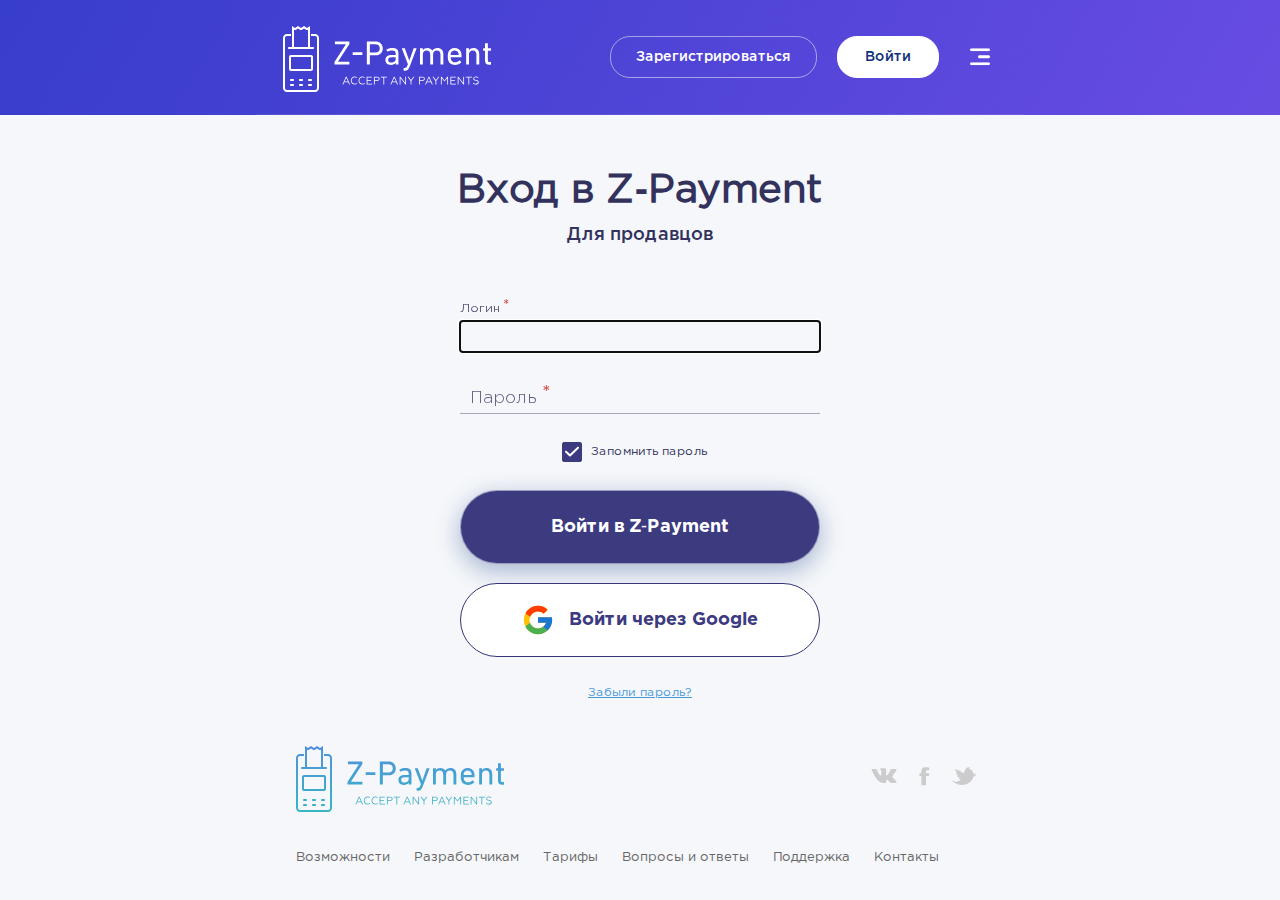
==== commit 4303f6a3: "Заменил изображения на векторные" ====
--- a/enter.html
+++ b/enter.html
@@ -17,13 +17,14 @@
     <nav class="main-navigation page-header__main-navigation">
       <div class="container container_page-header">
         <a class="logo main-navigation__logo" href="index.html">
-          <picture>
-            <source media="(min-width: 768px)" srcset="images/logo/zpayment-logo-white.png">
-            <img class="logo__image logo__image_white" src="images/logo/zpayment-logo-white-mobile.png" alt="Логотип Z-Payment">
-          </picture>
+          <img class="logo__image logo__image_white" src="images/logo/zpayment-logo-white.svg" alt="Логотип Z-Payment">
         </a>
-        <button class="main-navigation__button main-navigation__button_open" type="button"><span class="visually-hidden">Показать навигацию</span></button>
-        <button class="main-navigation__button main-navigation__button_close main-navigation__button_hidden" type="button"><span class="visually-hidden">Скрыть навигацию</span></button>
+        <button class="main-navigation__button main-navigation__button_open main-navigation__button_hidden" type="button">
+          <span class="visually-hidden">Показать навигацию</span>
+        </button>
+        <button class="main-navigation__button main-navigation__button_close main-navigation__button_hidden" type="button">
+          <span class="visually-hidden">Скрыть навигацию</span>
+        </button>
         <ul class="site-navigation site-navigation_header main-navigation__site-navigation">
           <li class="site-navigation__item site-navigation__item_header site-navigation__item_current site-navigation__item_main">
             <a class="site-navigation__link site-navigation__link_header site-navigation__link_current" href="#">Главная</a>
@@ -94,10 +95,7 @@
   </main>
   <footer class="page-footer container">
     <a class="logo page-footer__logo" href="index.html">
-      <picture>
-        <source media="(min-width: 768px)" srcset="images/logo/zpayment-logo-blue.png">
-        <img class="logo__image logo__image_blue" src="images/logo/zpayment-logo-blue-mobile.png" alt="Логотип Z-Payment">
-      </picture>
+      <img class="logo__image logo__image_blue" src="images/logo/zpayment-logo-blue.svg" alt="Логотип Z-Payment">
     </a>
     <ul class="site-navigation site-navigation_footer page-footer__site-navigation">
       <li class="site-navigation__item site-navigation__item_footer">
--- a/styles/styles.css
+++ b/styles/styles.css
@@ -460,13 +460,14 @@
   -webkit-box-ordinal-group: 2;
       -ms-flex-order: 1;
           order: 1;
+  width: 20px;
+  height: 18px;
   margin-left: auto;
   margin-top: 28px;
   margin-right: 20px;
   padding: 0;
 
   background-color: transparent;
-  background-image: url(../images/sprite.png);
   background-repeat: no-repeat;
   border: none;
 }
@@ -477,17 +478,11 @@
 }
 
 .main-navigation__button_open {
-  width: 20px;
-  height: 17px;
-
-  background-position: -45px -188px;
+  background-image: url(../images/icons/menu-icon-open.svg);
 }
 
 .main-navigation__button_close {
-  width: 20px;
-  height: 17px;
-
-  background-position: -563px -26px;
+  background-image: url(../images/icons/menu-icon-close.svg);
 }
 
 .main-navigation__button_hidden {
@@ -638,9 +633,7 @@
   width: 16px;
   height: 17px;
 
-  background-image: url(../images/sprite.png);
-  background-position: -75px -471px;
-  background-repeat: no-repeat;
+  background-image: url(../images/icons/login-icon.svg);
 
   -webkit-transform: translateY(-50%);
 
@@ -650,14 +643,12 @@
 }
 
 .user-navigation__button_exit {
-  width: 15px;
+  width: 16px;
   min-width: auto;
-  height: 16px;
+  height: 17px;
 
   background-color: transparent;
-  background-image: url(../images/sprite.png);
-  background-position: -566px -53px;
-  background-repeat: no-repeat;
+  background-image: url(../images/icons/logout-icon.svg);
   border: none;
 }
 
@@ -908,9 +899,6 @@
   display: -ms-inline-flexbox;
   display: inline-flex;
 
-  background-image: url(../images/sprite.png);
-  background-repeat: no-repeat;
-
   -webkit-transform: translate(-50%, -50%);
 
       -ms-transform: translate(-50%, -50%);
@@ -922,42 +910,42 @@
   width: 94px;
   height: 93px;
 
-  background-position: -5px -5px;
+  background-image: url(../images/icons/advantages/advantage-icon-1.svg);
 }
 
 .advantages-item_payments::before {
   width: 153px;
   height: 88px;
 
-  background-position: -109px -5px;
+  background-image: url(../images/icons/advantages/advantage-icon-2.svg);
 }
 
 .advantages-item_widget::before {
-  width: 93px;
+  width: 92px;
   height: 90px;
 
-  background-position: -272px -5px;
+  background-image: url(../images/icons/advantages/advantage-icon-3.svg);
 }
 
 .advantages-item_automation::before {
-  width: 117px;
-  height: 89px;
-
-  background-position: -375px -5px;
+  width: 116px;
+  height: 88px;
+
+  background-image: url(../images/icons/advantages/advantage-icon-4.svg);
 }
 
 .advantages-item_cashbox::before {
   width: 131px;
   height: 90px;
 
-  background-position: -109px -104px;
+  background-image: url(../images/icons/advantages/advantage-icon-5.svg);
 }
 
 .advantages-item_modules::before {
   width: 122px;
   height: 88px;
 
-  background-position: -375px -104px;
+  background-image: url(../images/icons/advantages/advantage-icon-6.svg);
 }
 
 .advantages-header {
@@ -1277,9 +1265,7 @@
   width: 54px;
   height: 75px;
 
-  background-image: url(../images/sprite.png);
-  background-repeat: no-repeat;
-  background-position: -502px -5px;
+  background-image: url(../images/use-cases/advertising-icon.svg);
 }
 
 .advertising-widget__header {
@@ -1706,9 +1692,7 @@
   width: 186px;
   height: 180px;
 
-  background-image: url(../images/sprite.png);
-  background-repeat: no-repeat;
-  background-position: -250px -202px;
+  background-image: url(../images/icons/cashbox-icon.svg);
 }
 
 
@@ -1854,9 +1838,6 @@
   content: "";
 
   position: absolute;
-
-  background-image: url(../images/sprite.png);
-  background-repeat: no-repeat;
 }
 
 .registration-form__label_radio_person::before {
@@ -1864,9 +1845,9 @@
   left: 53px;
 
   width: 88px;
-  height: 100px;
-
-  background-position: -446px -202px;
+  height: 98px;
+
+  background-image: url(../images/icons/person-icon.svg);
 
   -webkit-transform: scale(0.5);
 
@@ -1879,10 +1860,10 @@
   top: -11px;
   left: 63px;
 
-  width: 68px;
+  width: 69px;
   height: 88px;
 
-  background-position: -507px -90px;
+  background-image: url(../images/icons/company-icon.svg);
 
   -webkit-transform: scale(0.5);
 
@@ -2174,9 +2155,7 @@
   width: 14px;
   height: 11px;
 
-  background-image: url(../images/sprite.png);
-  background-repeat: no-repeat;
-  background-position: -566px -5px;
+  background-image: url(../images/icons/check-icon.svg);
 }
 
 .registration-form__field_checkbox:focus + .registration-form__label .registration-form__indicator_checkbox {
@@ -2222,12 +2201,10 @@
   left: 33px;
 
   display: block;
-  width: 33px;
+  width: 34px;
   height: 34px;
 
-  background-image: url(../images/sprite.png);
-  background-repeat: no-repeat;
-  background-position: -200px -451px;
+  background-image: url(../images/icons/google-icon.svg);
 }
 
 
@@ -2404,9 +2381,7 @@
   width: 14px;
   height: 11px;
 
-  background-image: url(../images/sprite.png);
-  background-repeat: no-repeat;
-  background-position: -566px -5px;
+  background-image: url(../images/icons/check-icon.svg);
 }
 
 .enter-form__field_checkbox:focus + .enter-form__label .enter-form__indicator_checkbox {
@@ -2452,12 +2427,10 @@
   left: 33px;
 
   display: block;
-  width: 33px;
+  width: 34px;
   height: 34px;
 
-  background-image: url(../images/sprite.png);
-  background-repeat: no-repeat;
-  background-position: -200px -451px;
+  background-image: url(../images/icons/google-icon.svg);
 }
 
 .enter-form__link {
@@ -2776,7 +2749,7 @@
   }
 
   .logo__image {
-    max-width: 207px;
+    max-width: 208px;
     max-height: 66px;
   }
 
